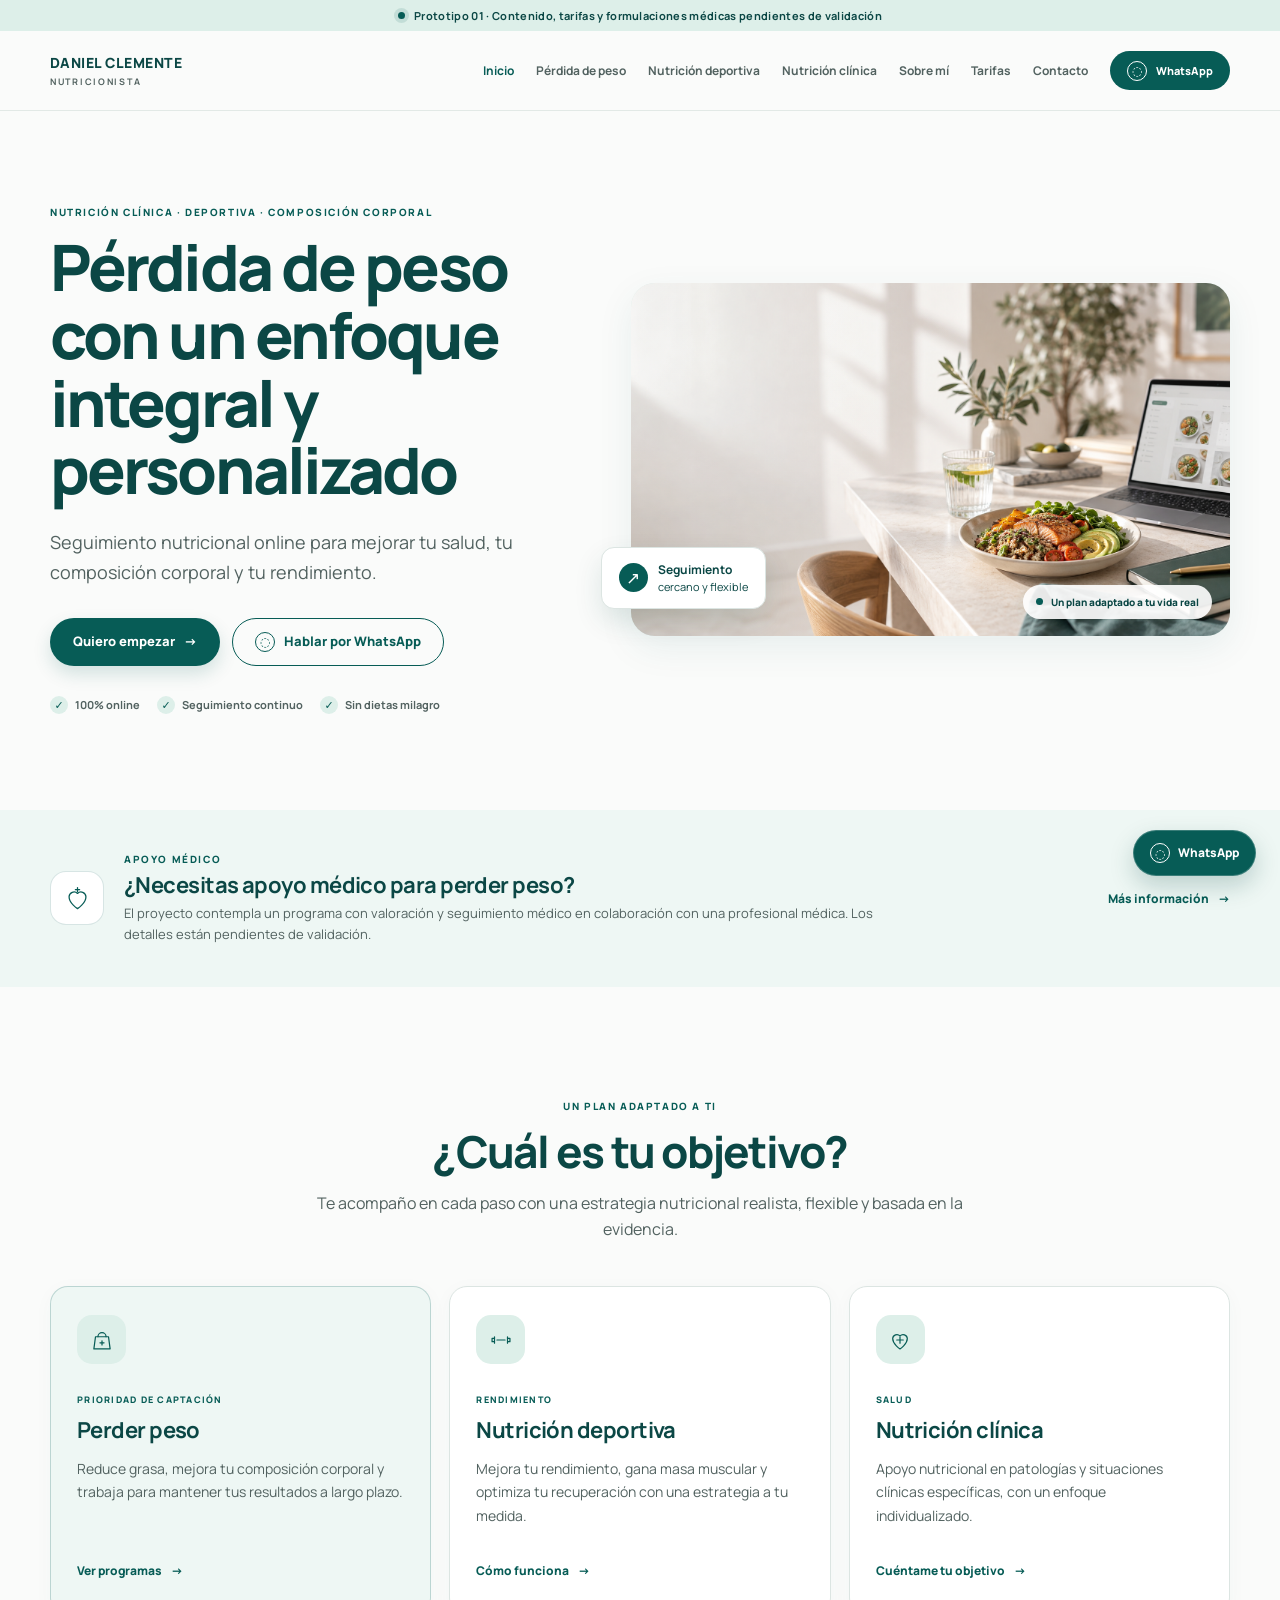
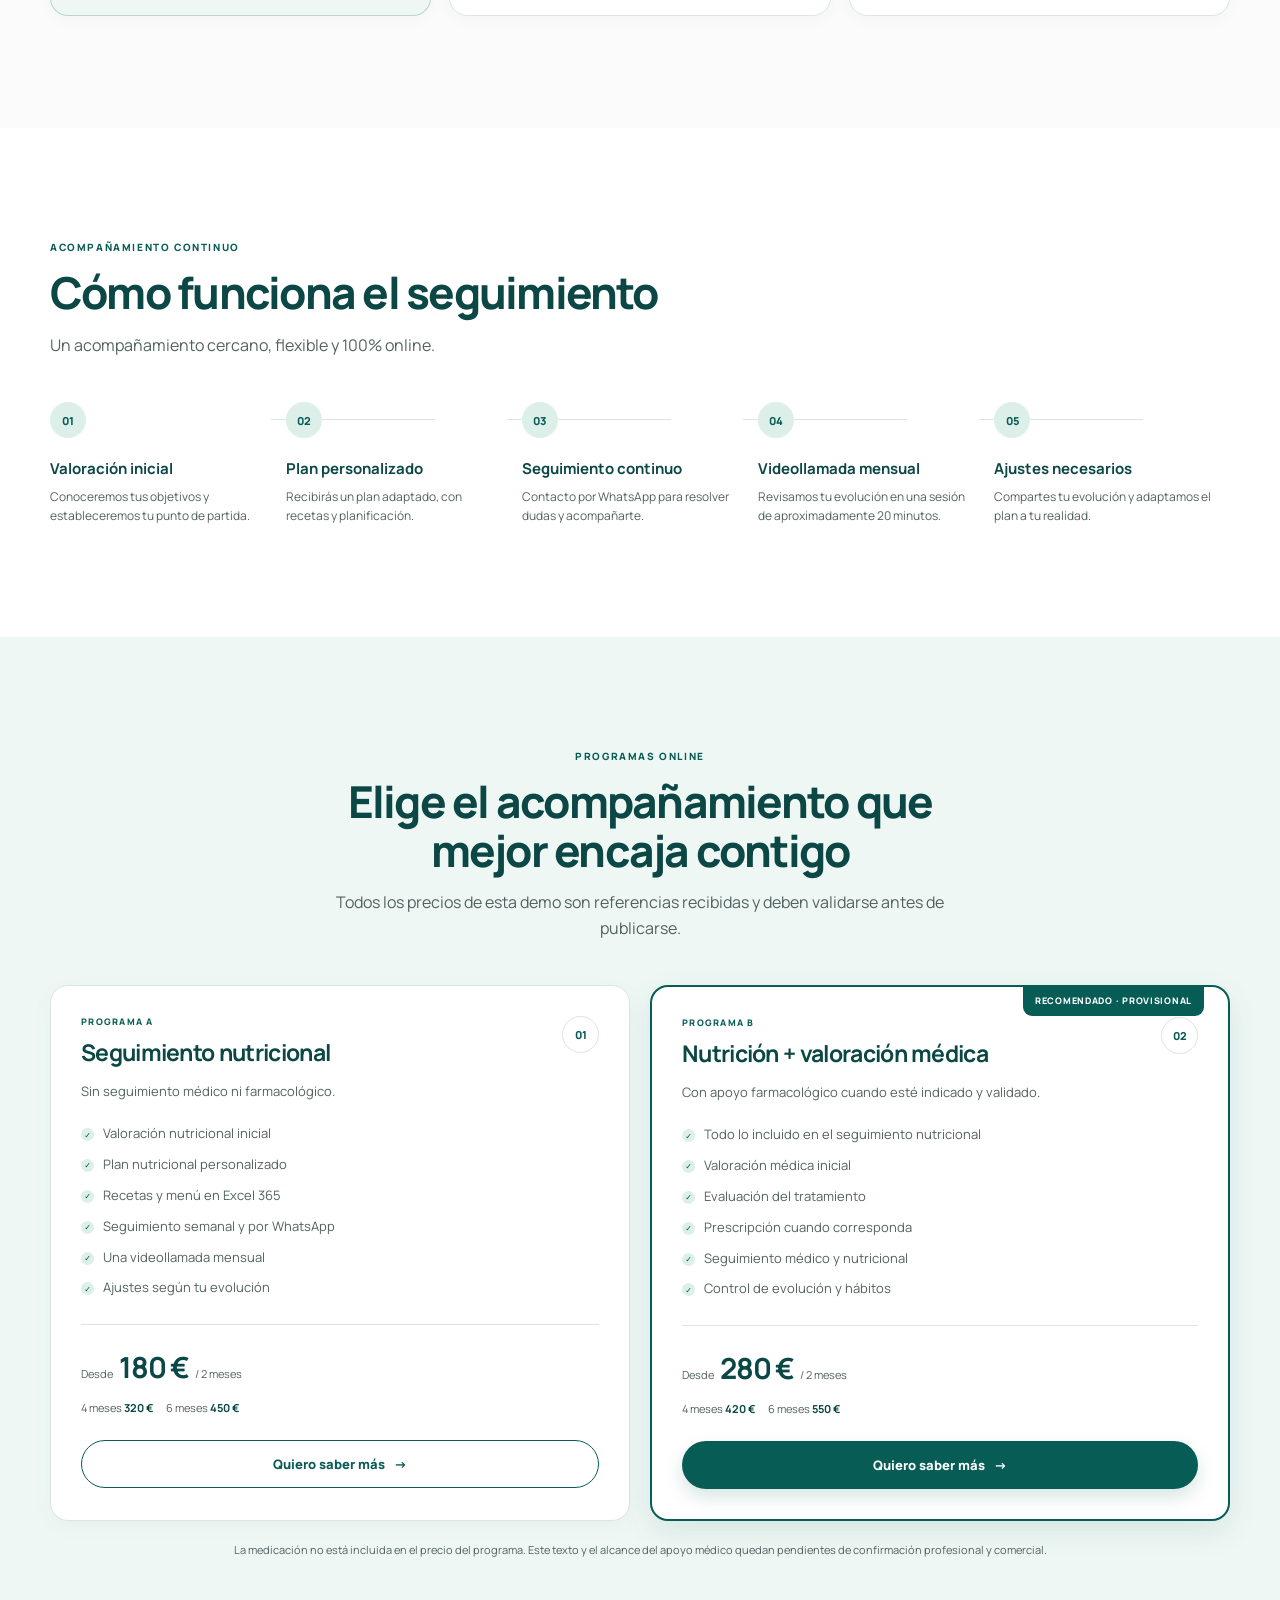
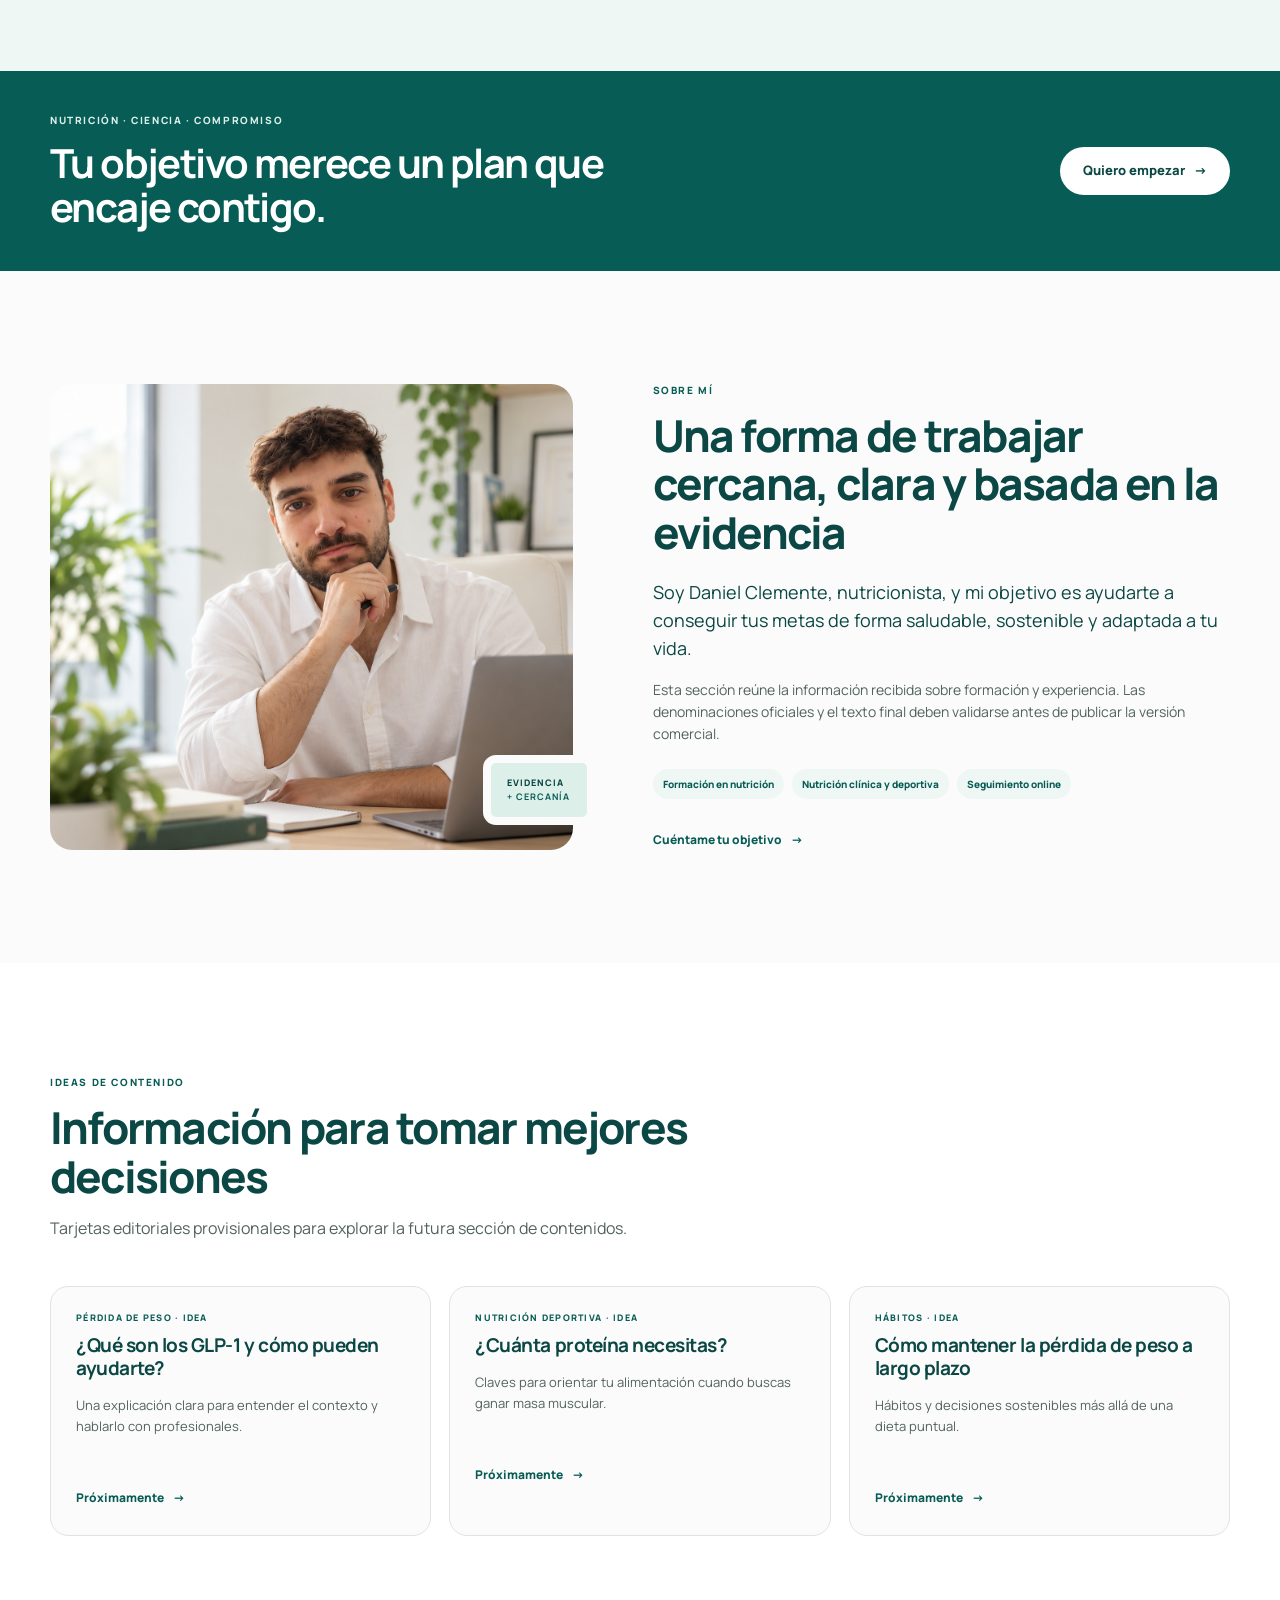
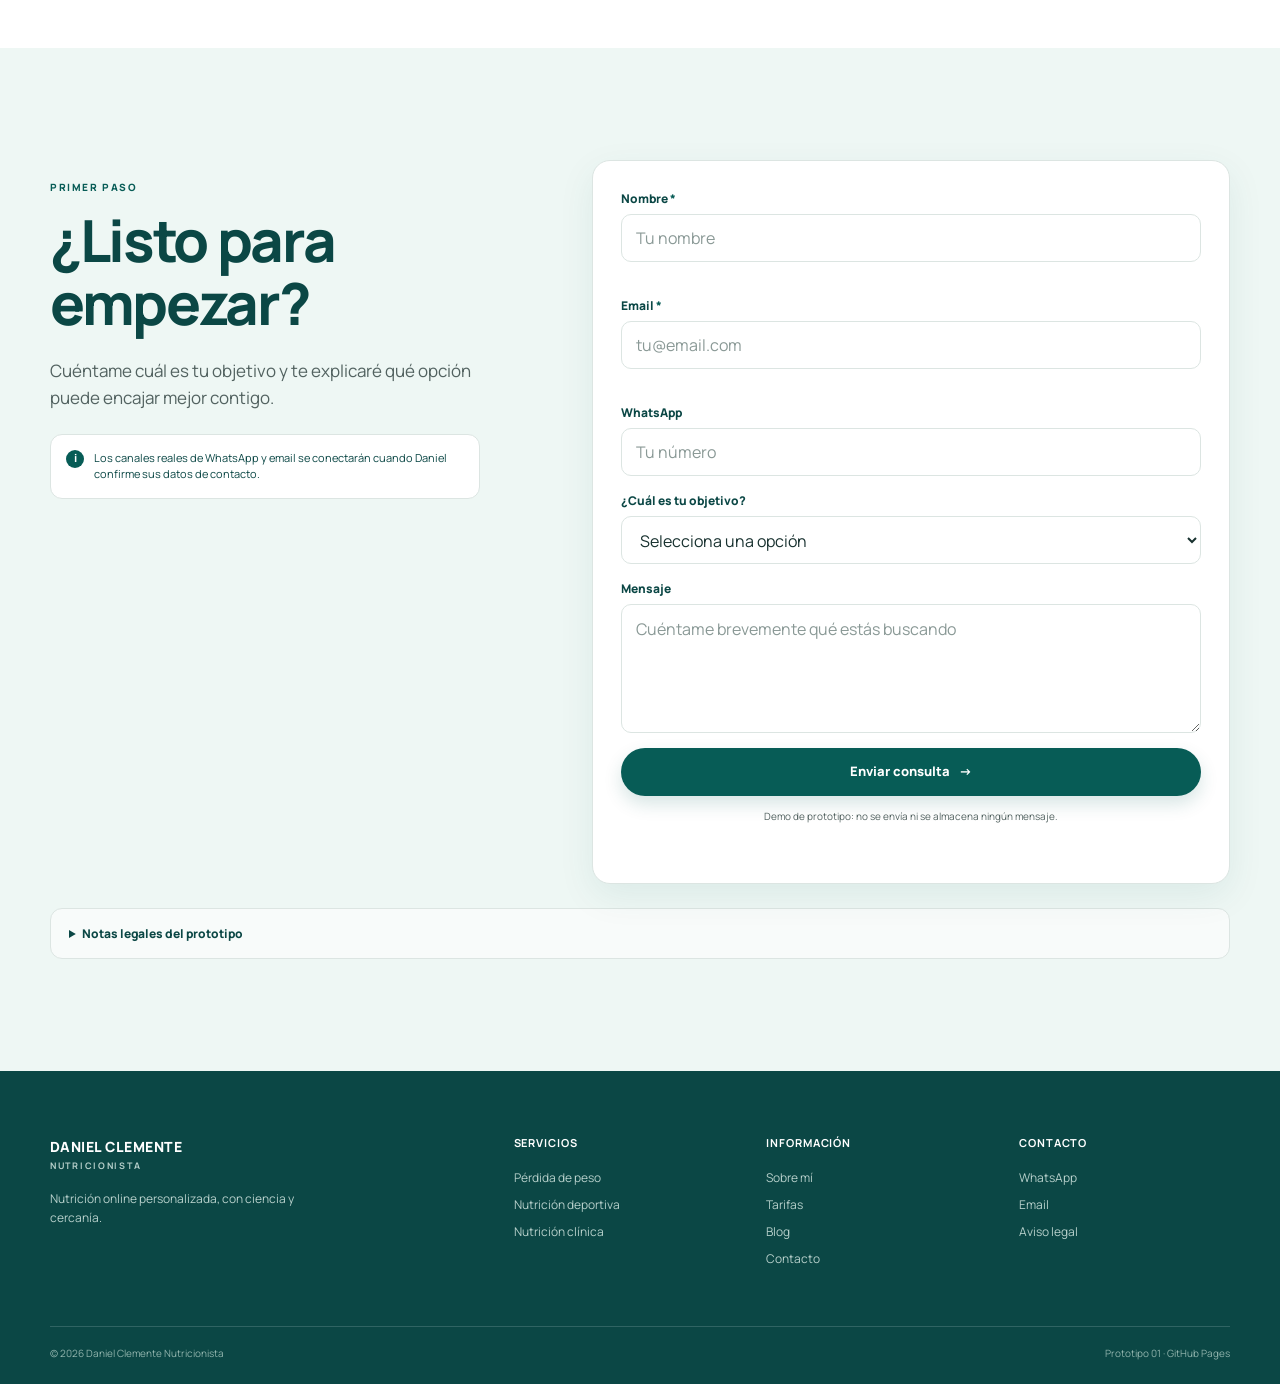
==== index.html @ 39aa7626 "Revert "feat: build final multipage nutrition website" This reverts commit e1d7b0bb9855ef8f6d668224c" ====
<!doctype html>
<html lang="es">
  <head>
    <meta charset="utf-8">
    <meta name="viewport" content="width=device-width, initial-scale=1">
    <meta name="theme-color" content="#075C56">
    <meta name="description" content="Seguimiento nutricional online para mejorar tu salud, tu composición corporal y tu rendimiento.">
    <meta name="author" content="Daniel Clemente Nutricionista">
    <link rel="icon" href="./favicon.svg" type="image/svg+xml">
    <link rel="preload" href="./assets/Manrope-Variable.ttf" as="font" type="font/ttf" crossorigin>
    <link rel="preload" href="./assets/hero-editorial.png" as="image">
    <title>Daniel Clemente | Nutricionista online</title>
    <meta property="og:type" content="website">
    <meta property="og:locale" content="es_ES">
    <meta property="og:title" content="Daniel Clemente | Nutricionista online">
    <meta property="og:description" content="Nutrición clínica, deportiva y composición corporal con un enfoque integral y personalizado.">
    <meta property="og:image" content="./assets/og-image.svg">
    <meta property="og:image:alt" content="Daniel Clemente Nutricionista — Nutrición online personalizada">
    <meta name="twitter:card" content="summary_large_image">
    <meta name="twitter:title" content="Daniel Clemente | Nutricionista online">
    <meta name="twitter:description" content="Seguimiento nutricional online para mejorar tu salud, tu composición corporal y tu rendimiento.">
    <meta name="twitter:image" content="./assets/og-image.svg">
    <link rel="stylesheet" href="./styles.css">
    <script>document.documentElement.classList.add('js');</script>
    <script src="./script.js" defer></script>
  </head>
  <body>
    <a class="skip-link" href="#contenido">Saltar al contenido</a>
    <div class="prototype-notice" role="status">
      <span class="notice-dot" aria-hidden="true"></span>
      Prototipo 01 · Contenido, tarifas y formulaciones médicas pendientes de validación
    </div>

    <header class="site-header" data-header>
      <div class="container header-inner">
        <a class="brand" href="#inicio" aria-label="Daniel Clemente, volver al inicio">
          <span class="brand-name">DANIEL CLEMENTE</span>
          <span class="brand-role">NUTRICIONISTA</span>
        </a>
        <button class="menu-toggle" type="button" aria-expanded="false" aria-controls="site-nav" aria-label="Abrir menú">
          <span></span><span></span><span></span>
        </button>
        <nav class="site-nav" id="site-nav" aria-label="Navegación principal">
          <a href="#inicio">Inicio</a>
          <a href="#perdida-peso">Pérdida de peso</a>
          <a href="#nutricion-deportiva">Nutrición deportiva</a>
          <a href="#nutricion-clinica">Nutrición clínica</a>
          <a href="#sobre-mi">Sobre mí</a>
          <a href="#tarifas">Tarifas</a>
          <a href="#contacto">Contacto</a>
          <a class="button button-small nav-cta" href="#contacto" data-contact-action>
            <span class="whatsapp-mark" aria-hidden="true">◌</span> WhatsApp
          </a>
        </nav>
      </div>
    </header>

    <main id="contenido">
      <section class="hero section" id="inicio" aria-labelledby="hero-title">
        <div class="container hero-grid">
          <div class="hero-copy" data-reveal>
            <p class="eyebrow">NUTRICIÓN CLÍNICA · DEPORTIVA · COMPOSICIÓN CORPORAL</p>
            <h1 id="hero-title">Pérdida de peso con un enfoque integral y personalizado</h1>
            <p class="hero-lead">Seguimiento nutricional online para mejorar tu salud, tu composición corporal y tu rendimiento.</p>
            <div class="hero-actions">
              <a class="button button-primary" href="#contacto">Quiero empezar <span aria-hidden="true">→</span></a>
              <a class="button button-secondary" href="#contacto" data-contact-action><span class="button-icon" aria-hidden="true">◌</span> Hablar por WhatsApp</a>
            </div>
            <div class="hero-proof" aria-label="Características del servicio">
              <span><span class="check-icon" aria-hidden="true">✓</span> 100% online</span>
              <span><span class="check-icon" aria-hidden="true">✓</span> Seguimiento continuo</span>
              <span><span class="check-icon" aria-hidden="true">✓</span> Sin dietas milagro</span>
            </div>
          </div>
          <div class="hero-media" data-reveal data-reveal-delay="120">
            <div class="hero-image-wrap">
              <img src="./assets/hero-editorial.png" alt="Mesa luminosa con alimentos, planificación nutricional y un portátil" width="1672" height="941">
              <div class="image-caption"><span class="caption-pulse"></span> Un plan adaptado a tu vida real</div>
            </div>
            <div class="hero-float-card">
              <span class="float-icon" aria-hidden="true">↗</span>
              <span><strong>Seguimiento</strong><br>cercano y flexible</span>
            </div>
          </div>
        </div>
      </section>

      <section class="medical-strip section-small" aria-labelledby="medical-title" data-reveal>
        <div class="container medical-inner">
          <div class="medical-icon" aria-hidden="true">
            <svg viewBox="0 0 32 32" role="img"><path d="M16 28s-10-6.2-10-14.1A5.9 5.9 0 0 1 16 10a5.9 5.9 0 0 1 10 3.9C26 21.8 16 28 16 28Z"/><path d="M16 8V3M13.5 5.5h5"/></svg>
          </div>
          <div class="medical-copy">
            <p class="eyebrow">APOYO MÉDICO</p>
            <h2 id="medical-title">¿Necesitas apoyo médico para perder peso?</h2>
            <p>El proyecto contempla un programa con valoración y seguimiento médico en colaboración con una profesional médica. Los detalles están pendientes de validación.</p>
          </div>
          <a class="text-link" href="#tarifas">Más información <span aria-hidden="true">→</span></a>
        </div>
      </section>

      <section class="section section-objectives" id="objetivos" aria-labelledby="objectives-title">
        <div class="container">
          <div class="section-heading centered" data-reveal>
            <p class="eyebrow">UN PLAN ADAPTADO A TI</p>
            <h2 id="objectives-title">¿Cuál es tu objetivo?</h2>
            <p>Te acompaño en cada paso con una estrategia nutricional realista, flexible y basada en la evidencia.</p>
          </div>
          <div class="objective-grid">
            <article class="service-card featured" id="perdida-peso" data-reveal>
              <div class="service-icon" aria-hidden="true"><svg viewBox="0 0 32 32"><path d="M8 12h16l2 15H6l2-15Z"/><path d="M11 12a5 5 0 0 1 10 0M16 17v5M13.5 19.5h5"/></svg></div>
              <span class="card-kicker">PRIORIDAD DE CAPTACIÓN</span>
              <h3>Perder peso</h3>
              <p>Reduce grasa, mejora tu composición corporal y trabaja para mantener tus resultados a largo plazo.</p>
              <a href="#tarifas" class="card-link">Ver programas <span aria-hidden="true">→</span></a>
            </article>
            <article class="service-card" id="nutricion-deportiva" data-reveal data-reveal-delay="100">
              <div class="service-icon" aria-hidden="true"><svg viewBox="0 0 32 32"><path d="M8 12v8M24 12v8M5 14h3v4H5zM24 14h3v4h-3zM11 16h10"/></svg></div>
              <span class="card-kicker">RENDIMIENTO</span>
              <h3>Nutrición deportiva</h3>
              <p>Mejora tu rendimiento, gana masa muscular y optimiza tu recuperación con una estrategia a tu medida.</p>
              <a href="#seguimiento" class="card-link">Cómo funciona <span aria-hidden="true">→</span></a>
            </article>
            <article class="service-card" id="nutricion-clinica" data-reveal data-reveal-delay="200">
              <div class="service-icon" aria-hidden="true"><svg viewBox="0 0 32 32"><path d="M16 27s-9-5.7-9-12.8A5.2 5.2 0 0 1 16 11a5.2 5.2 0 0 1 9 3.2C25 21.3 16 27 16 27Z"/><path d="M16 12v8M12 16h8"/></svg></div>
              <span class="card-kicker">SALUD</span>
              <h3>Nutrición clínica</h3>
              <p>Apoyo nutricional en patologías y situaciones clínicas específicas, con un enfoque individualizado.</p>
              <a href="#contacto" class="card-link">Cuéntame tu objetivo <span aria-hidden="true">→</span></a>
            </article>
          </div>
        </div>
      </section>

      <section class="section section-process" id="seguimiento" aria-labelledby="process-title">
        <div class="container">
          <div class="section-heading" data-reveal>
            <p class="eyebrow">ACOMPAÑAMIENTO CONTINUO</p>
            <h2 id="process-title">Cómo funciona el seguimiento</h2>
            <p>Un acompañamiento cercano, flexible y 100% online.</p>
          </div>
          <ol class="process-list">
            <li data-reveal><span class="step-number">01</span><div><h3>Valoración inicial</h3><p>Conoceremos tus objetivos y estableceremos tu punto de partida.</p></div></li>
            <li data-reveal data-reveal-delay="80"><span class="step-number">02</span><div><h3>Plan personalizado</h3><p>Recibirás un plan adaptado, con recetas y planificación.</p></div></li>
            <li data-reveal data-reveal-delay="160"><span class="step-number">03</span><div><h3>Seguimiento continuo</h3><p>Contacto por WhatsApp para resolver dudas y acompañarte.</p></div></li>
            <li data-reveal data-reveal-delay="240"><span class="step-number">04</span><div><h3>Videollamada mensual</h3><p>Revisamos tu evolución en una sesión de aproximadamente 20 minutos.</p></div></li>
            <li data-reveal data-reveal-delay="320"><span class="step-number">05</span><div><h3>Ajustes necesarios</h3><p>Compartes tu evolución y adaptamos el plan a tu realidad.</p></div></li>
          </ol>
        </div>
      </section>

      <section class="section section-pricing" id="tarifas" aria-labelledby="pricing-title">
        <div class="container">
          <div class="section-heading centered" data-reveal>
            <p class="eyebrow">PROGRAMAS ONLINE</p>
            <h2 id="pricing-title">Elige el acompañamiento que mejor encaja contigo</h2>
            <p>Todos los precios de esta demo son referencias recibidas y deben validarse antes de publicarse.</p>
          </div>
          <div class="pricing-grid">
            <article class="pricing-card" data-reveal>
              <div class="pricing-card-top"><div><span class="card-kicker">PROGRAMA A</span><h3>Seguimiento nutricional</h3></div><span class="price-icon" aria-hidden="true">01</span></div>
              <p class="pricing-intro">Sin seguimiento médico ni farmacológico.</p>
              <ul class="feature-list"><li>Valoración nutricional inicial</li><li>Plan nutricional personalizado</li><li>Recetas y menú en Excel 365</li><li>Seguimiento semanal y por WhatsApp</li><li>Una videollamada mensual</li><li>Ajustes según tu evolución</li></ul>
              <div class="price-row"><span>Desde</span><strong>180 €</strong><small>/ 2 meses</small></div>
              <div class="price-options"><span>4 meses <b>320 €</b></span><span>6 meses <b>450 €</b></span></div>
              <a class="button button-secondary full-width" href="#contacto">Quiero saber más <span aria-hidden="true">→</span></a>
            </article>
            <article class="pricing-card pricing-card-recommended" data-reveal data-reveal-delay="120">
              <span class="recommended-badge">RECOMENDADO · PROVISIONAL</span>
              <div class="pricing-card-top"><div><span class="card-kicker">PROGRAMA B</span><h3>Nutrición + valoración médica</h3></div><span class="price-icon" aria-hidden="true">02</span></div>
              <p class="pricing-intro">Con apoyo farmacológico cuando esté indicado y validado.</p>
              <ul class="feature-list"><li>Todo lo incluido en el seguimiento nutricional</li><li>Valoración médica inicial</li><li>Evaluación del tratamiento</li><li>Prescripción cuando corresponda</li><li>Seguimiento médico y nutricional</li><li>Control de evolución y hábitos</li></ul>
              <div class="price-row"><span>Desde</span><strong>280 €</strong><small>/ 2 meses</small></div>
              <div class="price-options"><span>4 meses <b>420 €</b></span><span>6 meses <b>550 €</b></span></div>
              <a class="button button-primary full-width" href="#contacto">Quiero saber más <span aria-hidden="true">→</span></a>
            </article>
          </div>
          <p class="pricing-footnote">La medicación no está incluida en el precio del programa. Este texto y el alcance del apoyo médico quedan pendientes de confirmación profesional y comercial.</p>
        </div>
      </section>

      <section class="cta-banner section-small" aria-label="Llamada a la acción" data-reveal>
        <div class="container cta-banner-inner">
          <div><p class="eyebrow">NUTRICIÓN · CIENCIA · COMPROMISO</p><h2>Tu objetivo merece un plan que encaje contigo.</h2></div>
          <a class="button button-light" href="#contacto">Quiero empezar <span aria-hidden="true">→</span></a>
        </div>
      </section>

      <section class="section about-section" id="sobre-mi" aria-labelledby="about-title">
        <div class="container about-grid">
          <div class="about-media" data-reveal>
            <img src="./assets/daniel-about.png" alt="Daniel Clemente sentado frente a un portátil en un entorno luminoso" width="1371" height="1148" loading="lazy">
            <span class="about-stamp">EVIDENCIA<br><strong>+ CERCANÍA</strong></span>
          </div>
          <div class="about-copy" data-reveal data-reveal-delay="120">
            <p class="eyebrow">SOBRE MÍ</p>
            <h2 id="about-title">Una forma de trabajar cercana, clara y basada en la evidencia</h2>
            <p class="lead">Soy Daniel Clemente, nutricionista, y mi objetivo es ayudarte a conseguir tus metas de forma saludable, sostenible y adaptada a tu vida.</p>
            <p>Esta sección reúne la información recibida sobre formación y experiencia. Las denominaciones oficiales y el texto final deben validarse antes de publicar la versión comercial.</p>
            <div class="credentials"><span>Formación en nutrición</span><span>Nutrición clínica y deportiva</span><span>Seguimiento online</span></div>
            <a class="text-link" href="#contacto">Cuéntame tu objetivo <span aria-hidden="true">→</span></a>
          </div>
        </div>
      </section>

      <section class="section blog-section" id="blog" aria-labelledby="blog-title">
        <div class="container">
          <div class="section-heading" data-reveal><p class="eyebrow">IDEAS DE CONTENIDO</p><h2 id="blog-title">Información para tomar mejores decisiones</h2><p>Tarjetas editoriales provisionales para explorar la futura sección de contenidos.</p></div>
          <div class="blog-grid">
            <article class="blog-card" data-reveal><span class="blog-category">PÉRDIDA DE PESO · IDEA</span><h3>¿Qué son los GLP-1 y cómo pueden ayudarte?</h3><p>Una explicación clara para entender el contexto y hablarlo con profesionales.</p><a href="#contacto" class="card-link">Próximamente <span aria-hidden="true">→</span></a></article>
            <article class="blog-card" data-reveal data-reveal-delay="100"><span class="blog-category">NUTRICIÓN DEPORTIVA · IDEA</span><h3>¿Cuánta proteína necesitas?</h3><p>Claves para orientar tu alimentación cuando buscas ganar masa muscular.</p><a href="#contacto" class="card-link">Próximamente <span aria-hidden="true">→</span></a></article>
            <article class="blog-card" data-reveal data-reveal-delay="200"><span class="blog-category">HÁBITOS · IDEA</span><h3>Cómo mantener la pérdida de peso a largo plazo</h3><p>Hábitos y decisiones sostenibles más allá de una dieta puntual.</p><a href="#contacto" class="card-link">Próximamente <span aria-hidden="true">→</span></a></article>
          </div>
        </div>
      </section>

      <section class="section contact-section" id="contacto" aria-labelledby="contact-title">
        <div class="container contact-grid">
          <div class="contact-copy" data-reveal><p class="eyebrow">PRIMER PASO</p><h2 id="contact-title">¿Listo para empezar?</h2><p>Cuéntame cuál es tu objetivo y te explicaré qué opción puede encajar mejor contigo.</p><div class="contact-note"><span class="note-icon" aria-hidden="true">i</span><span>Los canales reales de WhatsApp y email se conectarán cuando Daniel confirme sus datos de contacto.</span></div></div>
          <form class="contact-form" data-contact-form novalidate data-reveal data-reveal-delay="120">
            <div class="form-row"><label for="name">Nombre <span aria-hidden="true">*</span></label><input id="name" name="name" type="text" autocomplete="name" required placeholder="Tu nombre"><small class="field-error" data-error-for="name"></small></div>
            <div class="form-row"><label for="email">Email <span aria-hidden="true">*</span></label><input id="email" name="email" type="email" autocomplete="email" required placeholder="tu@email.com"><small class="field-error" data-error-for="email"></small></div>
            <div class="form-row"><label for="whatsapp">WhatsApp</label><input id="whatsapp" name="whatsapp" type="tel" autocomplete="tel" placeholder="Tu número"></div>
            <div class="form-row"><label for="objective">¿Cuál es tu objetivo?</label><select id="objective" name="objective"><option value="">Selecciona una opción</option><option>Pérdida de peso</option><option>Composición corporal</option><option>Nutrición deportiva</option><option>Nutrición clínica</option><option>Otro objetivo</option></select></div>
            <div class="form-row"><label for="message">Mensaje</label><textarea id="message" name="message" rows="4" placeholder="Cuéntame brevemente qué estás buscando"></textarea></div>
            <button class="button button-primary full-width" type="submit">Enviar consulta <span aria-hidden="true">→</span></button>
            <p class="form-privacy">Demo de prototipo: no se envía ni se almacena ningún mensaje.</p>
            <p class="form-status" data-form-status role="status" aria-live="polite"></p>
          </form>
        </div>
        <div class="container legal-notes" id="legal-notes"><details><summary>Notas legales del prototipo</summary><p>El aviso legal, la política de privacidad y la política de cookies se incorporarán antes de la publicación comercial. Este formulario no solicita información sanitaria.</p></details></div>
      </section>
    </main>

    <footer class="site-footer">
      <div class="container footer-grid">
        <div><a class="brand brand-light" href="#inicio"><span class="brand-name">DANIEL CLEMENTE</span><span class="brand-role">NUTRICIONISTA</span></a><p class="footer-note">Nutrición online personalizada, con ciencia y cercanía.</p></div>
        <div><h2>Servicios</h2><a href="#perdida-peso">Pérdida de peso</a><a href="#nutricion-deportiva">Nutrición deportiva</a><a href="#nutricion-clinica">Nutrición clínica</a></div>
        <div><h2>Información</h2><a href="#sobre-mi">Sobre mí</a><a href="#tarifas">Tarifas</a><a href="#blog">Blog</a><a href="#contacto">Contacto</a></div>
        <div><h2>Contacto</h2><a href="#contacto">WhatsApp</a><a href="#contacto">Email</a><a href="#legal-notes">Aviso legal</a></div>
      </div>
      <div class="container footer-bottom"><span>© <span data-current-year></span> Daniel Clemente Nutricionista</span><span>Prototipo 01 · GitHub Pages</span></div>
    </footer>
    <a class="mobile-contact-bar" href="#contacto" data-contact-action><span class="whatsapp-mark" aria-hidden="true">◌</span> Hablar por WhatsApp <span aria-hidden="true">→</span></a>
    <a class="whatsapp-float" href="#contacto" data-contact-action aria-label="Hablar por WhatsApp"><span class="whatsapp-mark" aria-hidden="true">◌</span><span>WhatsApp</span></a>
    <noscript><div class="no-script">La navegación funciona sin JavaScript. El formulario y las animaciones necesitan JavaScript para mostrar sus estados de demo.</div></noscript>
  </body>
</html>
---- styles.css ----
@font-face{font-family:Manrope;src:url('./assets/Manrope-Variable.ttf') format('truetype');font-style:normal;font-weight:200 800;font-display:swap}
:root{--deep:#075C56;--dark:#0B4745;--soft:#DDEFE9;--pale:#EEF7F4;--warm:#FAFBFA;--white:#fff;--text:#18312F;--muted:#526260;--border:#DCE5E2;--medical:#8AAFA8;--warning:#9A661C;--radius:18px;--shadow:0 12px 36px rgba(7,92,86,.08);--max:1180px}
*{box-sizing:border-box}html{scroll-behavior:smooth;background:var(--warm)}body{margin:0;color:var(--text);background:var(--warm);font-family:Manrope,system-ui,sans-serif;font-size:16px;line-height:1.6;-webkit-font-smoothing:antialiased}img{display:block;max-width:100%;height:auto}a{color:inherit;text-decoration:none}button,input,select,textarea{font:inherit}button{cursor:pointer}.container{width:min(calc(100% - 48px),var(--max));margin:0 auto}.section{padding:112px 0}.section-small{padding:42px 0}.skip-link{position:fixed;z-index:100;top:12px;left:12px;padding:10px 14px;background:var(--dark);color:var(--white);border-radius:8px;transform:translateY(-180%);transition:transform .2s ease}.skip-link:focus{transform:translateY(0)}.prototype-notice{display:flex;align-items:center;justify-content:center;gap:9px;min-height:31px;padding:5px 16px;color:var(--dark);background:var(--soft);font-size:11px;font-weight:700;letter-spacing:.03em;text-align:center}.notice-dot{width:7px;height:7px;flex:none;border-radius:50%;background:var(--deep);box-shadow:0 0 0 4px rgba(7,92,86,.12)}
.site-header{position:sticky;top:0;z-index:20;background:rgba(250,251,250,.92);border-bottom:1px solid rgba(220,229,226,.8);backdrop-filter:blur(18px)}.header-inner{display:flex;align-items:center;justify-content:space-between;min-height:79px}.brand{display:inline-flex;flex-direction:column;gap:0;line-height:1}.brand-name{font-size:14px;font-weight:800;letter-spacing:.035em;color:var(--dark)}.brand-role{margin-top:7px;color:var(--muted);font-size:9px;font-weight:700;letter-spacing:.19em}.site-nav{display:flex;align-items:center;gap:22px}.site-nav>a:not(.button){color:var(--muted);font-size:12px;font-weight:700;transition:color .2s ease}.site-nav>a:not(.button):hover,.site-nav>a:not(.button).active{color:var(--deep)}.button{display:inline-flex;align-items:center;justify-content:center;gap:9px;min-height:48px;padding:0 22px;border:1px solid transparent;border-radius:999px;font-size:13px;font-weight:800;line-height:1;transition:transform .22s ease,box-shadow .22s ease,background-color .22s ease,border-color .22s ease}.button:hover{transform:translateY(-2px)}.button:focus-visible,.site-nav a:focus-visible,.text-link:focus-visible,.card-link:focus-visible,.menu-toggle:focus-visible{outline:3px solid rgba(7,92,86,.28);outline-offset:4px}.button-primary{color:var(--white);background:var(--deep);box-shadow:0 8px 18px rgba(7,92,86,.16)}.button-primary:hover{background:var(--dark);box-shadow:0 12px 24px rgba(7,92,86,.22)}.button-secondary{color:var(--deep);background:transparent;border-color:var(--deep)}.button-secondary:hover{background:var(--pale)}.button-small{min-height:39px;padding:0 16px;font-size:11px}.nav-cta{color:var(--white)!important;background:var(--deep)}.button-light{color:var(--dark);background:var(--white)}.button-light:hover{background:var(--soft)}.button-icon,.whatsapp-mark{display:inline-grid;place-items:center;width:20px;height:20px;border:1.5px solid currentColor;border-radius:50%;font-size:12px}.menu-toggle{display:none;border:0;background:transparent;padding:10px}.menu-toggle span{display:block;width:23px;height:2px;margin:5px 0;border-radius:3px;background:var(--dark);transition:transform .2s ease,opacity .2s ease}.menu-open .menu-toggle span:nth-child(1){transform:translateY(7px) rotate(45deg)}.menu-open .menu-toggle span:nth-child(2){opacity:0}.menu-open .menu-toggle span:nth-child(3){transform:translateY(-7px) rotate(-45deg)}
.hero{padding-top:94px;padding-bottom:96px;overflow:hidden}.hero-grid{display:grid;grid-template-columns:minmax(0,.92fr) minmax(0,1.08fr);align-items:center;gap:70px}.eyebrow{margin:0 0 14px;color:var(--deep);font-size:10px;font-weight:800;letter-spacing:.16em;line-height:1.4}.hero h1{max-width:600px;margin:0;color:var(--dark);font-size:clamp(38px,5vw,64px);font-weight:780;letter-spacing:-.045em;line-height:1.06}.hero-lead{max-width:520px;margin:24px 0 30px;color:var(--muted);font-size:18px;line-height:1.65}.hero-actions{display:flex;flex-wrap:wrap;gap:12px}.hero-proof{display:flex;flex-wrap:wrap;gap:17px;margin-top:30px;color:var(--muted);font-size:11px;font-weight:700}.check-icon{display:inline-grid;place-items:center;width:18px;height:18px;margin-right:5px;color:var(--deep);border-radius:50%;background:var(--soft);font-size:11px}.hero-media{position:relative}.hero-image-wrap{position:relative;overflow:hidden;border-radius:24px;background:var(--soft);box-shadow:var(--shadow)}.hero-image-wrap img{width:100%;aspect-ratio:1.7;object-fit:cover}.hero-image-wrap:after{position:absolute;inset:0;content:"";pointer-events:none;background:linear-gradient(90deg,rgba(255,255,255,.12),transparent 60%)}.image-caption{position:absolute;right:18px;bottom:17px;display:flex;align-items:center;gap:8px;padding:9px 13px;color:var(--dark);background:rgba(255,255,255,.9);border-radius:999px;font-size:10px;font-weight:800;box-shadow:0 6px 20px rgba(11,71,69,.12)}.caption-pulse{width:7px;height:7px;border-radius:50%;background:var(--deep)}.hero-float-card{position:absolute;left:-30px;bottom:27px;display:flex;align-items:center;gap:10px;padding:13px 17px;color:var(--dark);background:var(--white);border:1px solid var(--border);border-radius:13px;box-shadow:0 12px 28px rgba(11,71,69,.12);font-size:11px;line-height:1.45}.float-icon{display:grid;place-items:center;width:29px;height:29px;color:var(--white);background:var(--deep);border-radius:50%;font-size:17px}.hero-float-card strong{font-size:12px}
.medical-strip{background:var(--pale)}.medical-inner{display:grid;grid-template-columns:54px 1fr auto;align-items:center;gap:20px}.medical-icon{display:grid;place-items:center;width:54px;height:54px;color:var(--deep);border:1px solid rgba(7,92,86,.16);border-radius:16px;background:var(--white)}.medical-icon svg{width:27px;height:27px;fill:none;stroke:currentColor;stroke-linecap:round;stroke-linejoin:round;stroke-width:1.5}.medical-copy .eyebrow{margin-bottom:6px}.medical-copy h2{margin:0 0 4px;color:var(--dark);font-size:22px;line-height:1.25;letter-spacing:-.025em}.medical-copy p:last-child{max-width:760px;margin:0;color:var(--muted);font-size:13px}.text-link,.card-link{display:inline-flex;align-items:center;gap:9px;color:var(--deep);font-size:12px;font-weight:800;transition:gap .2s ease}.text-link:hover,.card-link:hover{gap:13px}
.section-heading{max-width:650px;margin-bottom:44px}.section-heading.centered{margin-right:auto;margin-left:auto;text-align:center}.section-heading h2,.about-copy h2,.contact-copy h2{margin:0;color:var(--dark);font-size:clamp(29px,4vw,44px);font-weight:760;letter-spacing:-.04em;line-height:1.1}.section-heading p:last-child{margin:16px 0 0;color:var(--muted);font-size:16px}.objective-grid{display:grid;grid-template-columns:repeat(3,1fr);gap:18px}.service-card{min-height:330px;padding:28px 26px;border:1px solid var(--border);border-radius:var(--radius);background:var(--white);box-shadow:0 4px 20px rgba(7,92,86,.03);transition:transform .25s ease,box-shadow .25s ease,border-color .25s ease}.service-card:hover{transform:translateY(-5px);border-color:rgba(7,92,86,.3);box-shadow:var(--shadow)}.service-card.featured{border-color:rgba(7,92,86,.22);background:var(--pale)}.service-icon{display:grid;place-items:center;width:49px;height:49px;margin-bottom:30px;color:var(--deep);border-radius:15px;background:var(--soft)}.service-icon svg{width:26px;height:26px;fill:none;stroke:currentColor;stroke-linecap:round;stroke-linejoin:round;stroke-width:1.5}.card-kicker,.blog-category{display:block;margin-bottom:10px;color:var(--deep);font-size:9px;font-weight:800;letter-spacing:.14em;line-height:1.4}.service-card h3,.blog-card h3{margin:0;color:var(--dark);font-size:22px;line-height:1.2;letter-spacing:-.025em}.service-card p{min-height:78px;margin:14px 0 22px;color:var(--muted);font-size:14px;line-height:1.65}.section-process{background:var(--white)}.process-list{display:grid;grid-template-columns:repeat(5,1fr);gap:0;margin:0;padding:0;list-style:none}.process-list li{position:relative;padding:0 18px 0 0}.process-list li:not(:last-child):after{position:absolute;top:17px;right:15px;width:calc(100% - 72px);height:1px;content:"";background:var(--border);transform:translateX(100%)}.step-number{display:grid;place-items:center;width:36px;height:36px;margin-bottom:22px;color:var(--deep);border-radius:50%;background:var(--soft);font-size:11px;font-weight:800}.process-list h3{margin:0 0 8px;color:var(--dark);font-size:15px;line-height:1.25}.process-list p{margin:0;color:var(--muted);font-size:12px;line-height:1.6}
.section-pricing{background:var(--pale)}.pricing-grid{display:grid;grid-template-columns:repeat(2,1fr);gap:20px}.pricing-card{position:relative;padding:30px;border:1px solid var(--border);border-radius:var(--radius);background:var(--white);box-shadow:0 5px 22px rgba(7,92,86,.04)}.pricing-card-recommended{border:2px solid var(--deep);box-shadow:0 10px 30px rgba(7,92,86,.1)}.recommended-badge{position:absolute;top:0;right:24px;padding:7px 12px;color:var(--white);background:var(--deep);border-radius:0 0 9px 9px;font-size:9px;font-weight:800;letter-spacing:.08em}.pricing-card-top{display:flex;align-items:flex-start;justify-content:space-between;gap:18px;margin-bottom:14px}.pricing-card h3{margin:0;color:var(--dark);font-size:23px;line-height:1.2;letter-spacing:-.03em}.price-icon{display:grid;place-items:center;width:37px;height:37px;flex:none;color:var(--deep);border:1px solid var(--border);border-radius:50%;font-size:11px;font-weight:800}.pricing-intro{margin:0 0 22px;color:var(--muted);font-size:13px}.feature-list{display:grid;gap:10px;margin:0 0 26px;padding:0;list-style:none}.feature-list li{position:relative;padding-left:22px;color:var(--muted);font-size:13px}.feature-list li:before{position:absolute;top:5px;left:0;width:13px;height:13px;content:"✓";display:grid;place-items:center;color:var(--deep);background:var(--soft);border-radius:50%;font-size:8px;font-weight:800}.price-row{display:flex;align-items:baseline;gap:6px;padding-top:19px;border-top:1px solid var(--border)}.price-row span,.price-row small{color:var(--muted);font-size:11px}.price-row strong{color:var(--dark);font-size:29px;letter-spacing:-.04em}.price-options{display:flex;gap:12px;margin:8px 0 24px;color:var(--muted);font-size:11px}.price-options b{color:var(--dark)}.full-width{width:100%}.pricing-footnote{margin:20px 0 0;color:var(--muted);font-size:11px;text-align:center}.cta-banner{color:var(--white);background:var(--deep)}.cta-banner-inner{display:flex;align-items:center;justify-content:space-between;gap:30px}.cta-banner .eyebrow{color:var(--soft)}.cta-banner h2{max-width:650px;margin:0;color:var(--white);font-size:clamp(26px,3.5vw,40px);line-height:1.1;letter-spacing:-.04em}
.about-grid{display:grid;grid-template-columns:minmax(0,.95fr) minmax(0,1.05fr);align-items:center;gap:80px}.about-media{position:relative}.about-media img{width:100%;aspect-ratio:1.12;object-fit:cover;border-radius:22px}.about-stamp{position:absolute;right:-22px;bottom:25px;padding:13px 16px;color:var(--dark);background:var(--soft);border:8px solid var(--warm);border-radius:13px;font-size:9px;font-weight:800;letter-spacing:.12em;line-height:1.55}.about-stamp strong{color:var(--deep)}.about-copy .lead{margin:23px 0 16px;color:var(--dark);font-size:18px;line-height:1.55}.about-copy>p:not(.eyebrow):not(.lead){margin:0 0 23px;color:var(--muted);font-size:14px}.credentials{display:flex;flex-wrap:wrap;gap:8px;margin-bottom:27px}.credentials span{padding:7px 10px;color:var(--deep);border-radius:999px;background:var(--pale);font-size:10px;font-weight:800}.blog-section{background:var(--white)}.blog-grid{display:grid;grid-template-columns:repeat(3,1fr);gap:18px}.blog-card{min-height:246px;padding:25px;border:1px solid var(--border);border-radius:var(--radius);background:var(--warm);transition:transform .25s ease,box-shadow .25s ease}.blog-card:hover{transform:translateY(-4px);box-shadow:var(--shadow)}.blog-card h3{font-size:19px}.blog-card p{min-height:68px;margin:15px 0 21px;color:var(--muted);font-size:13px}.contact-section{background:var(--pale)}.contact-grid{display:grid;grid-template-columns:.84fr 1.16fr;gap:80px;align-items:start}.contact-copy{padding-top:20px}.contact-copy h2{font-size:clamp(36px,5vw,58px)}.contact-copy>p:not(.eyebrow){max-width:430px;margin:22px 0;color:var(--muted);font-size:17px}.contact-note{display:flex;align-items:flex-start;gap:10px;max-width:430px;padding:15px;color:var(--dark);background:var(--white);border:1px solid var(--border);border-radius:12px;font-size:11px;line-height:1.5}.note-icon{display:grid;place-items:center;width:18px;height:18px;flex:none;color:var(--white);background:var(--deep);border-radius:50%;font-size:11px;font-weight:800}.contact-form{padding:28px;border:1px solid var(--border);border-radius:var(--radius);background:var(--white);box-shadow:var(--shadow)}.form-row{margin-bottom:15px}.form-row label{display:block;margin-bottom:6px;color:var(--dark);font-size:12px;font-weight:800}.form-row label span{color:var(--deep)}.form-row input,.form-row select,.form-row textarea{display:block;width:100%;padding:12px 14px;color:var(--text);background:var(--white);border:1px solid var(--border);border-radius:10px;outline:none;transition:border-color .2s ease,box-shadow .2s ease}.form-row input,.form-row select{height:48px}.form-row textarea{min-height:110px;resize:vertical}.form-row input::placeholder,.form-row textarea::placeholder{color:#8A9996}.form-row input:focus,.form-row select:focus,.form-row textarea:focus{border-color:var(--deep);box-shadow:0 0 0 3px rgba(7,92,86,.12)}.form-row.invalid input{border-color:#B45A5A}.field-error{display:block;min-height:15px;margin-top:4px;color:#A84444;font-size:10px}.form-privacy{margin:12px 0 0;color:var(--muted);font-size:10px;text-align:center}.form-status{min-height:20px;margin:11px 0 0;color:var(--deep);font-size:12px;font-weight:800;text-align:center}.legal-notes{margin-top:24px}.legal-notes details{padding:15px 18px;border:1px solid var(--border);border-radius:12px;background:rgba(255,255,255,.6)}.legal-notes summary{color:var(--dark);font-size:12px;font-weight:800;cursor:pointer}.legal-notes p{margin:10px 0 0;color:var(--muted);font-size:11px}.site-footer{padding:63px 0 23px;color:#D9EAE6;background:var(--dark)}.brand-light .brand-name{color:var(--white)}.brand-light .brand-role{color:#B7D0CB}.footer-grid{display:grid;grid-template-columns:2fr 1fr 1fr 1fr;gap:42px;padding-bottom:50px}.footer-note{max-width:260px;margin:19px 0 0;color:#B7D0CB;font-size:12px}.footer-grid h2{margin:0 0 16px;color:var(--white);font-size:11px;letter-spacing:.08em;text-transform:uppercase}.footer-grid>div>a:not(.brand){display:block;margin:8px 0;color:#B7D0CB;font-size:12px;transition:color .2s ease}.footer-grid>div>a:not(.brand):hover{color:var(--white)}.footer-bottom{display:flex;justify-content:space-between;gap:20px;padding-top:18px;border-top:1px solid rgba(217,234,230,.18);color:#91B4AD;font-size:10px}.whatsapp-float{position:fixed;right:24px;bottom:24px;z-index:15;display:flex;align-items:center;gap:8px;padding:12px 16px;color:var(--white);background:var(--deep);border:1px solid rgba(255,255,255,.2);border-radius:999px;box-shadow:0 10px 25px rgba(11,71,69,.22);font-size:12px;font-weight:800;transition:transform .2s ease,background-color .2s ease}.whatsapp-float:hover{transform:translateY(-3px);background:var(--dark)}.mobile-contact-bar{display:none;opacity:0;pointer-events:none;transform:translateY(120%);transition:opacity .25s ease,transform .25s ease}.mobile-contact-bar.is-visible{opacity:1;pointer-events:auto;transform:none}.no-script{position:fixed;right:12px;bottom:12px;left:12px;z-index:50;padding:12px 16px;color:var(--dark);background:var(--soft);border:1px solid var(--deep);border-radius:10px;font-size:12px;text-align:center}
.js .reveal{opacity:0;transform:translateY(18px);transition:opacity .65s ease,transform .65s cubic-bezier(.2,.7,.2,1)}.js .reveal.is-visible{opacity:1;transform:none}.js [data-reveal-delay="80"]{transition-delay:80ms}.js [data-reveal-delay="100"]{transition-delay:100ms}.js [data-reveal-delay="120"]{transition-delay:120ms}.js [data-reveal-delay="160"]{transition-delay:160ms}.js [data-reveal-delay="200"]{transition-delay:200ms}.js [data-reveal-delay="240"]{transition-delay:240ms}.js [data-reveal-delay="320"]{transition-delay:320ms}@media (prefers-reduced-motion:reduce){html{scroll-behavior:auto}.js .reveal,.js .reveal.is-visible{opacity:1;transform:none;transition:none}.button,.service-card,.blog-card,.whatsapp-float{transition:none}}
@media (max-width:1100px){.site-nav{gap:14px}.site-nav>a:not(.button){font-size:11px}.hero-grid{gap:45px}.about-grid{gap:50px}.contact-grid{gap:45px}}
@media (max-width:860px){.container{width:min(calc(100% - 40px),var(--max))}.menu-toggle{display:block}.site-nav{position:absolute;top:100%;right:20px;left:20px;display:flex;visibility:hidden;flex-direction:column;align-items:stretch;gap:0;padding:10px;border:1px solid var(--border);border-radius:14px;background:var(--white);box-shadow:var(--shadow);opacity:0;transform:translateY(-8px);transition:opacity .2s ease,transform .2s ease,visibility .2s}.menu-open .site-nav{visibility:visible;opacity:1;transform:none}.site-nav>a:not(.button){padding:12px 13px;border-radius:8px;font-size:13px}.site-nav>a:not(.button):hover{background:var(--pale)}.site-nav .nav-cta{margin-top:8px}.hero{padding-top:70px}.hero-grid{grid-template-columns:1fr;gap:45px}.hero-copy{max-width:680px}.hero-media{max-width:720px;margin:0 auto;width:100%}.objective-grid,.blog-grid{grid-template-columns:1fr 1fr}.objective-grid .service-card:last-child,.blog-grid .blog-card:last-child{grid-column:span 2}.process-list{grid-template-columns:repeat(3,1fr);row-gap:38px}.process-list li:nth-child(3):after{display:none}.process-list li:nth-child(4){grid-column:1}.pricing-grid{gap:14px}.about-grid,.contact-grid{grid-template-columns:1fr}.about-media{max-width:600px}.contact-copy{padding-top:0}.footer-grid{grid-template-columns:1.5fr 1fr 1fr}.footer-grid>div:last-child{grid-column:span 3}}
@media (max-width:600px){.container{width:min(calc(100% - 36px),var(--max))}.prototype-notice{font-size:9px;line-height:1.3}.header-inner{min-height:70px}.brand-name{font-size:12px}.brand-role{font-size:8px;margin-top:6px}.hero{padding-top:53px;padding-bottom:72px}.hero h1{font-size:39px}.hero-lead{font-size:16px}.hero-actions{display:grid;grid-template-columns:1fr}.hero-actions .button{width:100%}.hero-proof{gap:9px 13px;font-size:10px}.hero-float-card{left:12px;bottom:14px;padding:10px 12px}.image-caption{right:10px;bottom:10px;padding:7px 10px;font-size:9px}.section{padding:78px 0}.section-small{padding:32px 0}.medical-inner{grid-template-columns:42px 1fr;gap:12px}.medical-icon{width:42px;height:42px;border-radius:12px}.medical-icon svg{width:22px;height:22px}.medical-copy h2{font-size:18px}.medical-copy p:last-child{grid-column:1 / -1;font-size:12px}.medical-inner .text-link{grid-column:2;font-size:11px}.section-heading{margin-bottom:30px}.section-heading h2,.about-copy h2,.contact-copy h2{font-size:31px}.objective-grid,.blog-grid,.pricing-grid{grid-template-columns:1fr}.objective-grid .service-card:last-child,.blog-grid .blog-card:last-child{grid-column:auto}.service-card{min-height:0;padding:24px}.service-card p{min-height:0}.process-list{grid-template-columns:1fr;gap:0}.process-list li{display:grid;grid-template-columns:38px 1fr;gap:16px;padding:0 0 28px}.process-list li:not(:last-child):after{top:39px;right:auto;left:17px;width:1px;height:calc(100% - 29px);transform:none}.step-number{margin:0}.pricing-card{padding:24px}.pricing-card-recommended{margin-top:12px}.cta-banner-inner{align-items:flex-start;flex-direction:column}.cta-banner .button{width:100%}.about-stamp{right:10px;bottom:12px}.about-copy .lead{font-size:16px}.contact-grid{gap:30px}.contact-form{padding:22px 18px}.footer-grid{grid-template-columns:1fr 1fr;gap:34px 22px;padding-bottom:38px}.footer-grid>div:first-child{grid-column:span 2}.footer-grid>div:last-child{grid-column:auto}.footer-bottom{align-items:flex-start;flex-direction:column;gap:7px}.whatsapp-float{display:none}.mobile-contact-bar{position:fixed;right:12px;bottom:calc(12px + env(safe-area-inset-bottom));left:12px;z-index:15;display:flex;align-items:center;justify-content:center;gap:8px;min-height:50px;color:var(--white);background:var(--deep);border-radius:999px;box-shadow:0 10px 25px rgba(11,71,69,.22);font-size:12px;font-weight:800}body{padding-bottom:82px;scroll-padding-bottom:96px}.site-footer{padding-bottom:95px}}
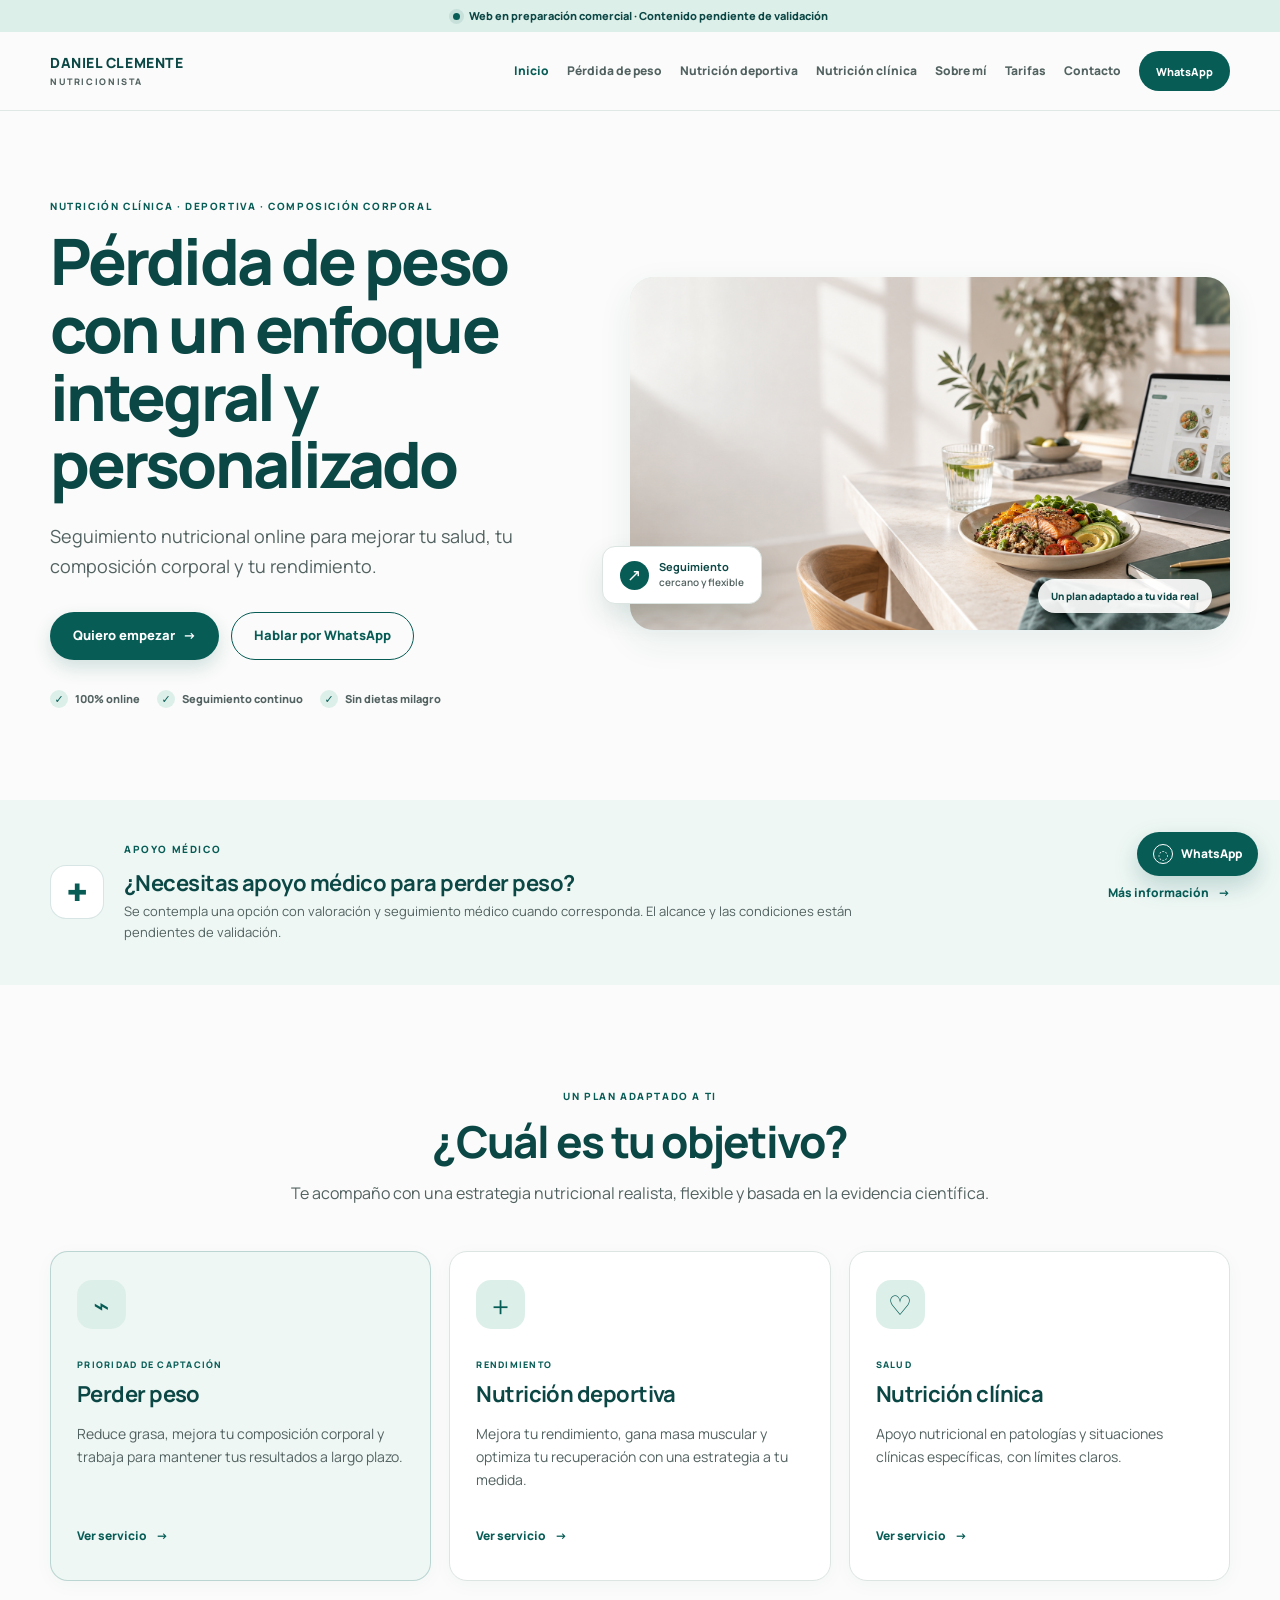
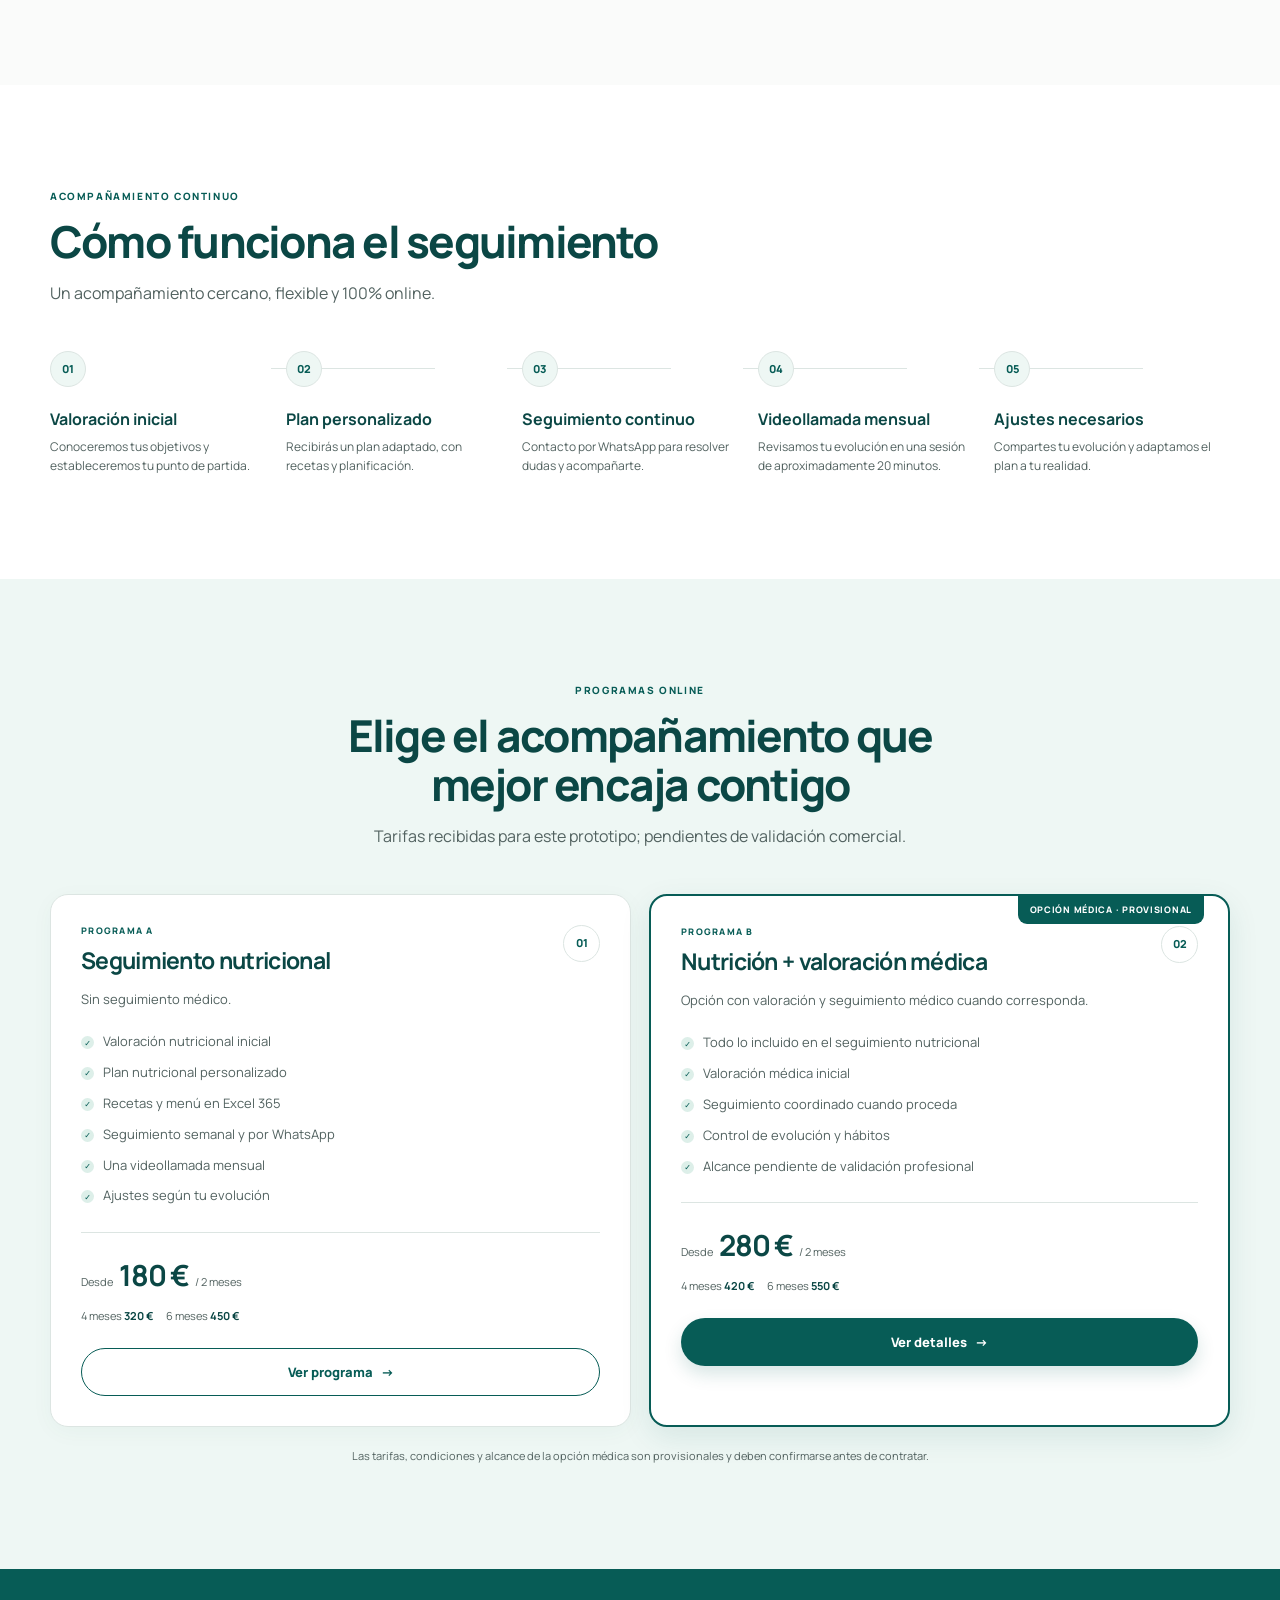
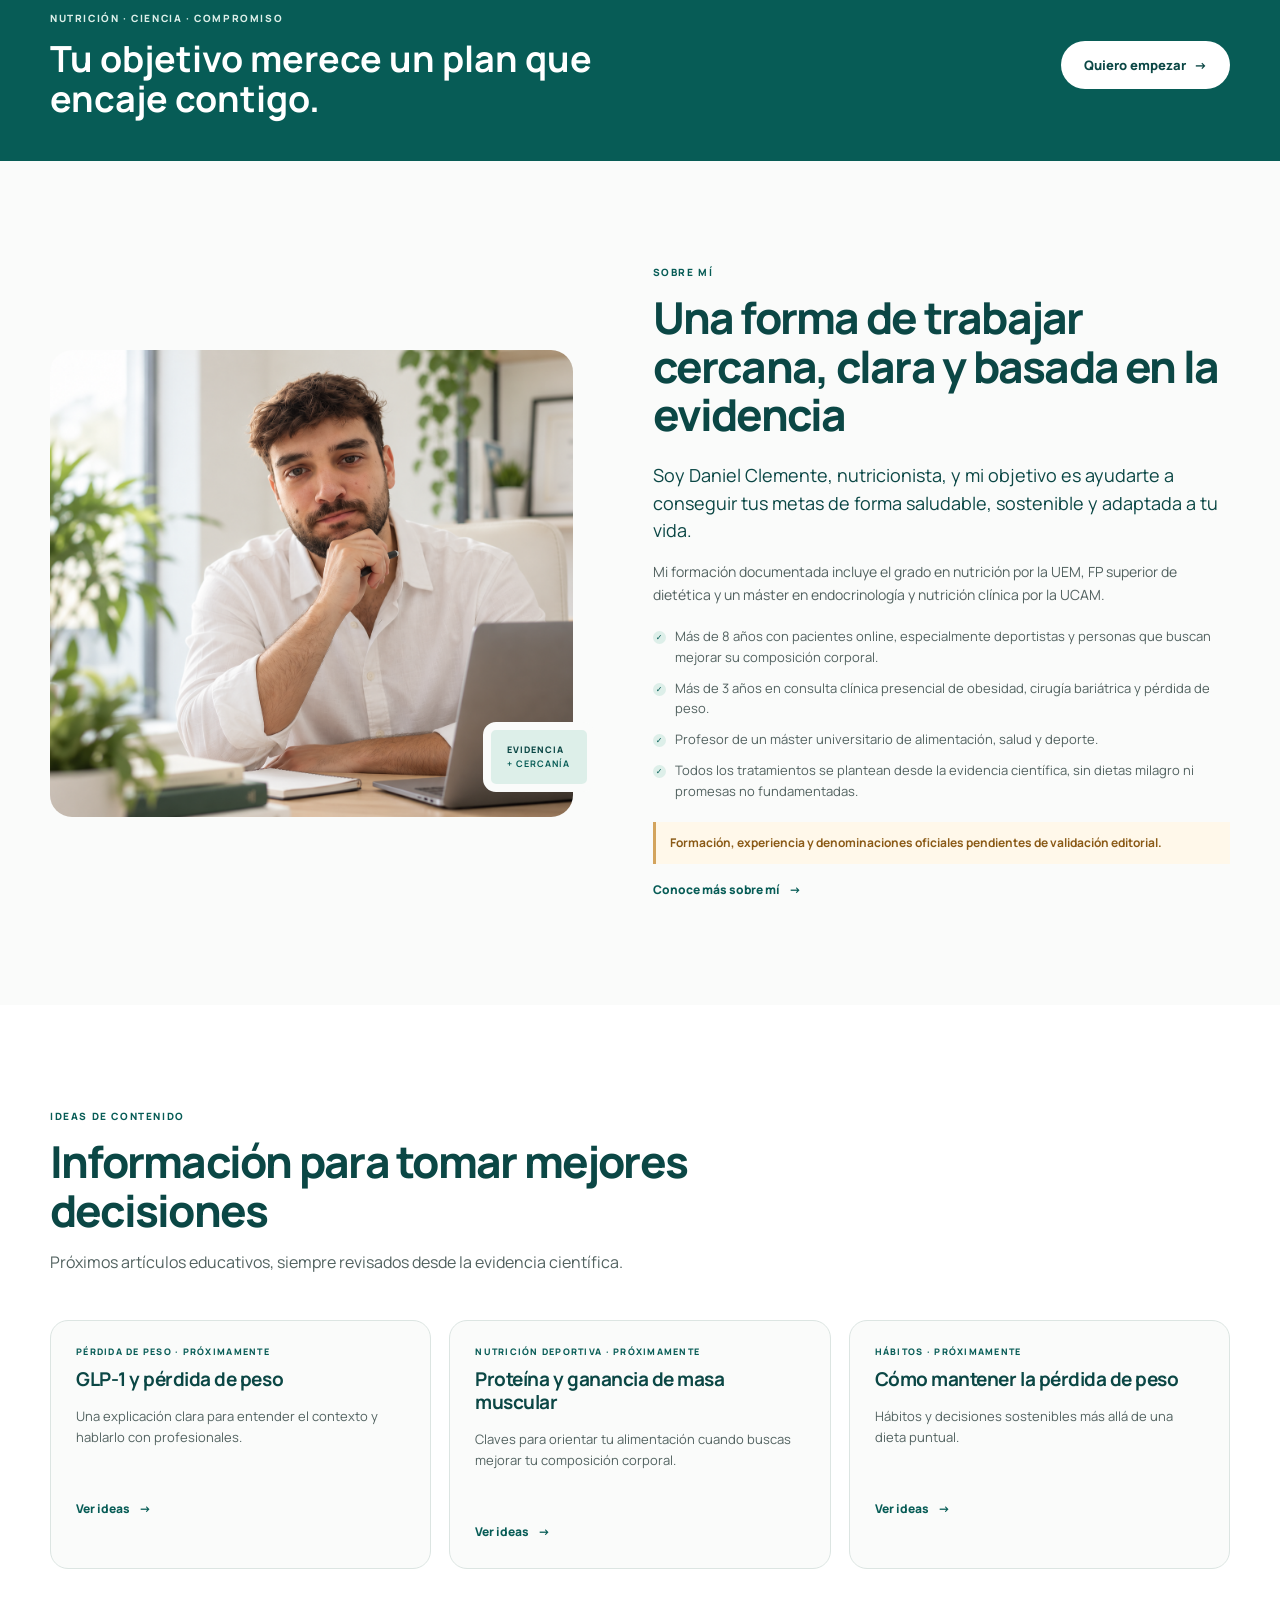
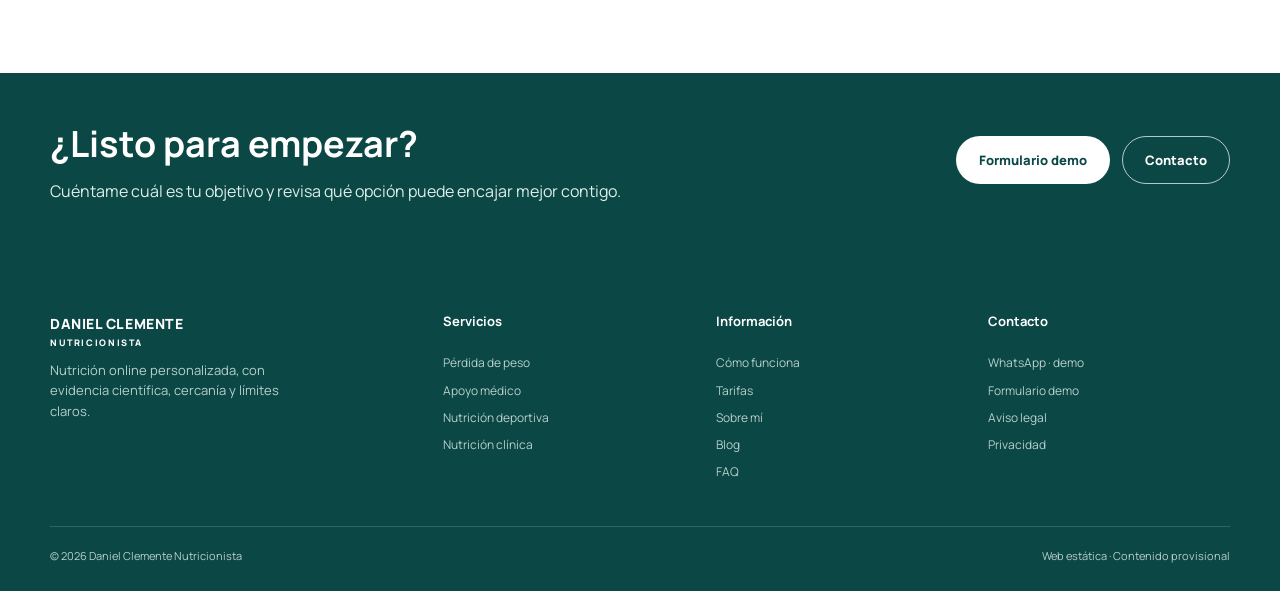
==== commit b5c42cb4: "feat: publish multipage nutrition website prototype" ====
--- a/index.html
+++ b/index.html
@@ -1,248 +1,91 @@
 <!doctype html>
 <html lang="es">
-  <head>
-    <meta charset="utf-8">
-    <meta name="viewport" content="width=device-width, initial-scale=1">
-    <meta name="theme-color" content="#075C56">
-    <meta name="description" content="Seguimiento nutricional online para mejorar tu salud, tu composición corporal y tu rendimiento.">
-    <meta name="author" content="Daniel Clemente Nutricionista">
-    <link rel="icon" href="./favicon.svg" type="image/svg+xml">
-    <link rel="preload" href="./assets/Manrope-Variable.ttf" as="font" type="font/ttf" crossorigin>
-    <link rel="preload" href="./assets/hero-editorial.png" as="image">
-    <title>Daniel Clemente | Nutricionista online</title>
-    <meta property="og:type" content="website">
-    <meta property="og:locale" content="es_ES">
-    <meta property="og:title" content="Daniel Clemente | Nutricionista online">
-    <meta property="og:description" content="Nutrición clínica, deportiva y composición corporal con un enfoque integral y personalizado.">
-    <meta property="og:image" content="./assets/og-image.svg">
-    <meta property="og:image:alt" content="Daniel Clemente Nutricionista — Nutrición online personalizada">
-    <meta name="twitter:card" content="summary_large_image">
-    <meta name="twitter:title" content="Daniel Clemente | Nutricionista online">
-    <meta name="twitter:description" content="Seguimiento nutricional online para mejorar tu salud, tu composición corporal y tu rendimiento.">
-    <meta name="twitter:image" content="./assets/og-image.svg">
-    <link rel="stylesheet" href="./styles.css">
-    <script>document.documentElement.classList.add('js');</script>
-    <script src="./script.js" defer></script>
-  </head>
-  <body>
-    <a class="skip-link" href="#contenido">Saltar al contenido</a>
-    <div class="prototype-notice" role="status">
-      <span class="notice-dot" aria-hidden="true"></span>
-      Prototipo 01 · Contenido, tarifas y formulaciones médicas pendientes de validación
+<head>
+  <meta charset="utf-8">
+  <meta name="viewport" content="width=device-width, initial-scale=1">
+  <meta name="theme-color" content="#075C56">
+  <meta name="description" content="Nutrición clínica, deportiva y composición corporal con un enfoque integral, personalizado y basado en evidencia científica.">
+  <meta name="author" content="Daniel Clemente Nutricionista">
+  <link rel="canonical" href="https://doby-llm.github.io/web-dani-prototype1/">
+  <link rel="icon" href="favicon.svg" type="image/svg+xml">
+  <link rel="preload" href="assets/Manrope-Variable.ttf" as="font" type="font/ttf" crossorigin>
+  <meta property="og:type" content="website">
+  <meta property="og:locale" content="es_ES">
+  <meta property="og:title" content="Daniel Clemente | Nutricionista online">
+  <meta property="og:description" content="Nutrición clínica, deportiva y composición corporal con un enfoque integral, personalizado y basado en evidencia científica.">
+  <meta property="og:image" content="https://doby-llm.github.io/web-dani-prototype1/assets/og-image.svg">
+  <meta property="og:image:alt" content="Daniel Clemente Nutricionista, web en preparación comercial">
+  <meta property="og:url" content="https://doby-llm.github.io/web-dani-prototype1/">
+  <meta name="twitter:card" content="summary_large_image">
+  <meta name="twitter:title" content="Daniel Clemente | Nutricionista online">
+  <meta name="twitter:description" content="Nutrición clínica, deportiva y composición corporal con un enfoque integral, personalizado y basado en evidencia científica.">
+  <meta name="twitter:image" content="https://doby-llm.github.io/web-dani-prototype1/assets/og-image.svg">
+  <title>Daniel Clemente | Nutricionista online</title>
+  <link rel="stylesheet" href="styles.css">
+  <script>document.documentElement.classList.add('js');</script>
+  <script src="script.js" defer></script>
+</head>
+<body data-page="index.html">
+<a class="skip-link" href="#contenido">Saltar al contenido</a>
+<div class="site-notice" role="status"><span></span>Web en preparación comercial · Contenido pendiente de validación</div>
+<header class="site-header">
+  <div class="container header-inner">
+    <a class="brand" href="index.html" aria-label="Daniel Clemente, inicio"><span class="brand-name">DANIEL CLEMENTE</span><span class="brand-role">NUTRICIONISTA</span></a>
+    <button class="menu-toggle" type="button" aria-expanded="false" aria-controls="site-nav" aria-label="Abrir menú"><span></span><span></span><span></span></button>
+    <nav class="site-nav" id="site-nav" aria-label="Navegación principal">
+      <a href="index.html">Inicio</a>
+      <a href="perdida-de-peso.html">Pérdida de peso</a>
+      <a href="nutricion-deportiva.html">Nutrición deportiva</a>
+      <a href="nutricion-clinica.html">Nutrición clínica</a>
+      <a href="sobre-mi.html">Sobre mí</a>
+      <a href="programas.html">Tarifas</a>
+      <a href="contacto.html">Contacto</a>
+      <a class="button button-small nav-cta" href="contacto.html#canales">WhatsApp</a>
+    </nav>
+  </div>
+</header>
+<main id="contenido">
+  <section class="hero section" id="inicio" aria-labelledby="hero-title">
+    <div class="container hero-grid">
+      <div class="hero-copy" data-reveal>
+        <p class="eyebrow">NUTRICIÓN CLÍNICA · DEPORTIVA · COMPOSICIÓN CORPORAL</p>
+        <h1 id="hero-title">Pérdida de peso con un enfoque integral y personalizado</h1>
+        <p class="hero-lead">Seguimiento nutricional online para mejorar tu salud, tu composición corporal y tu rendimiento.</p>
+        <div class="hero-actions"><a class="button button-primary" href="perdida-de-peso.html">Quiero empezar <span aria-hidden="true">→</span></a><a class="button button-secondary" href="contacto.html#canales">Hablar por WhatsApp</a></div>
+        <div class="hero-proof" aria-label="Características del servicio"><span><b aria-hidden="true">✓</b> 100% online</span><span><b aria-hidden="true">✓</b> Seguimiento continuo</span><span><b aria-hidden="true">✓</b> Sin dietas milagro</span></div>
+      </div>
+      <div class="hero-media" data-reveal data-reveal-delay="120"><div class="hero-image-wrap"><img src="assets/hero-editorial.png" alt="Mesa luminosa con alimentos, planificación nutricional y un portátil" width="1672" height="941"><span class="image-caption">Un plan adaptado a tu vida real</span></div><div class="hero-float-card"><span aria-hidden="true">↗</span><strong>Seguimiento<br><small>cercano y flexible</small></strong></div></div>
     </div>
+  </section>
 
-    <header class="site-header" data-header>
-      <div class="container header-inner">
-        <a class="brand" href="#inicio" aria-label="Daniel Clemente, volver al inicio">
-          <span class="brand-name">DANIEL CLEMENTE</span>
-          <span class="brand-role">NUTRICIONISTA</span>
-        </a>
-        <button class="menu-toggle" type="button" aria-expanded="false" aria-controls="site-nav" aria-label="Abrir menú">
-          <span></span><span></span><span></span>
-        </button>
-        <nav class="site-nav" id="site-nav" aria-label="Navegación principal">
-          <a href="#inicio">Inicio</a>
-          <a href="#perdida-peso">Pérdida de peso</a>
-          <a href="#nutricion-deportiva">Nutrición deportiva</a>
-          <a href="#nutricion-clinica">Nutrición clínica</a>
-          <a href="#sobre-mi">Sobre mí</a>
-          <a href="#tarifas">Tarifas</a>
-          <a href="#contacto">Contacto</a>
-          <a class="button button-small nav-cta" href="#contacto" data-contact-action>
-            <span class="whatsapp-mark" aria-hidden="true">◌</span> WhatsApp
-          </a>
-        </nav>
-      </div>
-    </header>
+  <section class="medical-strip section-small" aria-labelledby="medical-title" data-reveal><div class="container medical-inner"><div class="medical-icon" aria-hidden="true">✚</div><div><p class="eyebrow">APOYO MÉDICO</p><h2 id="medical-title">¿Necesitas apoyo médico para perder peso?</h2><p>Se contempla una opción con valoración y seguimiento médico cuando corresponda. El alcance y las condiciones están pendientes de validación.</p></div><a class="text-link" href="perdida-de-peso-con-apoyo-medico.html">Más información <span aria-hidden="true">→</span></a></div></section>
 
-    <main id="contenido">
-      <section class="hero section" id="inicio" aria-labelledby="hero-title">
-        <div class="container hero-grid">
-          <div class="hero-copy" data-reveal>
-            <p class="eyebrow">NUTRICIÓN CLÍNICA · DEPORTIVA · COMPOSICIÓN CORPORAL</p>
-            <h1 id="hero-title">Pérdida de peso con un enfoque integral y personalizado</h1>
-            <p class="hero-lead">Seguimiento nutricional online para mejorar tu salud, tu composición corporal y tu rendimiento.</p>
-            <div class="hero-actions">
-              <a class="button button-primary" href="#contacto">Quiero empezar <span aria-hidden="true">→</span></a>
-              <a class="button button-secondary" href="#contacto" data-contact-action><span class="button-icon" aria-hidden="true">◌</span> Hablar por WhatsApp</a>
-            </div>
-            <div class="hero-proof" aria-label="Características del servicio">
-              <span><span class="check-icon" aria-hidden="true">✓</span> 100% online</span>
-              <span><span class="check-icon" aria-hidden="true">✓</span> Seguimiento continuo</span>
-              <span><span class="check-icon" aria-hidden="true">✓</span> Sin dietas milagro</span>
-            </div>
-          </div>
-          <div class="hero-media" data-reveal data-reveal-delay="120">
-            <div class="hero-image-wrap">
-              <img src="./assets/hero-editorial.png" alt="Mesa luminosa con alimentos, planificación nutricional y un portátil" width="1672" height="941">
-              <div class="image-caption"><span class="caption-pulse"></span> Un plan adaptado a tu vida real</div>
-            </div>
-            <div class="hero-float-card">
-              <span class="float-icon" aria-hidden="true">↗</span>
-              <span><strong>Seguimiento</strong><br>cercano y flexible</span>
-            </div>
-          </div>
-        </div>
-      </section>
+  <section class="section section-objectives" id="objetivos" aria-labelledby="objectives-title"><div class="container"><div class="section-heading centered" data-reveal><p class="eyebrow">UN PLAN ADAPTADO A TI</p><h2 id="objectives-title">¿Cuál es tu objetivo?</h2><p>Te acompaño con una estrategia nutricional realista, flexible y basada en la evidencia científica.</p></div><div class="objective-grid">
+    <article class="service-card featured" data-reveal><div class="service-icon" aria-hidden="true">⌁</div><span class="card-kicker">PRIORIDAD DE CAPTACIÓN</span><h3>Perder peso</h3><p>Reduce grasa, mejora tu composición corporal y trabaja para mantener tus resultados a largo plazo.</p><a href="perdida-de-peso.html" class="card-link">Ver servicio <span aria-hidden="true">→</span></a></article>
+    <article class="service-card" data-reveal data-reveal-delay="100"><div class="service-icon" aria-hidden="true">＋</div><span class="card-kicker">RENDIMIENTO</span><h3>Nutrición deportiva</h3><p>Mejora tu rendimiento, gana masa muscular y optimiza tu recuperación con una estrategia a tu medida.</p><a href="nutricion-deportiva.html" class="card-link">Ver servicio <span aria-hidden="true">→</span></a></article>
+    <article class="service-card" data-reveal data-reveal-delay="200"><div class="service-icon" aria-hidden="true">♡</div><span class="card-kicker">SALUD</span><h3>Nutrición clínica</h3><p>Apoyo nutricional en patologías y situaciones clínicas específicas, con límites claros.</p><a href="nutricion-clinica.html" class="card-link">Ver servicio <span aria-hidden="true">→</span></a></article>
+  </div></div></section>
 
-      <section class="medical-strip section-small" aria-labelledby="medical-title" data-reveal>
-        <div class="container medical-inner">
-          <div class="medical-icon" aria-hidden="true">
-            <svg viewBox="0 0 32 32" role="img"><path d="M16 28s-10-6.2-10-14.1A5.9 5.9 0 0 1 16 10a5.9 5.9 0 0 1 10 3.9C26 21.8 16 28 16 28Z"/><path d="M16 8V3M13.5 5.5h5"/></svg>
-          </div>
-          <div class="medical-copy">
-            <p class="eyebrow">APOYO MÉDICO</p>
-            <h2 id="medical-title">¿Necesitas apoyo médico para perder peso?</h2>
-            <p>El proyecto contempla un programa con valoración y seguimiento médico en colaboración con una profesional médica. Los detalles están pendientes de validación.</p>
-          </div>
-          <a class="text-link" href="#tarifas">Más información <span aria-hidden="true">→</span></a>
-        </div>
-      </section>
+  <section class="section section-process" id="seguimiento" aria-labelledby="process-title"><div class="container"><div class="section-heading" data-reveal><p class="eyebrow">ACOMPAÑAMIENTO CONTINUO</p><h2 id="process-title">Cómo funciona el seguimiento</h2><p>Un acompañamiento cercano, flexible y 100% online.</p></div><ol class="process-list">
+    <li data-reveal><span class="step-number">01</span><div><h3>Valoración inicial</h3><p>Conoceremos tus objetivos y estableceremos tu punto de partida.</p></div></li><li data-reveal><span class="step-number">02</span><div><h3>Plan personalizado</h3><p>Recibirás un plan adaptado, con recetas y planificación.</p></div></li><li data-reveal><span class="step-number">03</span><div><h3>Seguimiento continuo</h3><p>Contacto por WhatsApp para resolver dudas y acompañarte.</p></div></li><li data-reveal><span class="step-number">04</span><div><h3>Videollamada mensual</h3><p>Revisamos tu evolución en una sesión de aproximadamente 20 minutos.</p></div></li><li data-reveal><span class="step-number">05</span><div><h3>Ajustes necesarios</h3><p>Compartes tu evolución y adaptamos el plan a tu realidad.</p></div></li>
+  </ol></div></section>
 
-      <section class="section section-objectives" id="objetivos" aria-labelledby="objectives-title">
-        <div class="container">
-          <div class="section-heading centered" data-reveal>
-            <p class="eyebrow">UN PLAN ADAPTADO A TI</p>
-            <h2 id="objectives-title">¿Cuál es tu objetivo?</h2>
-            <p>Te acompaño en cada paso con una estrategia nutricional realista, flexible y basada en la evidencia.</p>
-          </div>
-          <div class="objective-grid">
-            <article class="service-card featured" id="perdida-peso" data-reveal>
-              <div class="service-icon" aria-hidden="true"><svg viewBox="0 0 32 32"><path d="M8 12h16l2 15H6l2-15Z"/><path d="M11 12a5 5 0 0 1 10 0M16 17v5M13.5 19.5h5"/></svg></div>
-              <span class="card-kicker">PRIORIDAD DE CAPTACIÓN</span>
-              <h3>Perder peso</h3>
-              <p>Reduce grasa, mejora tu composición corporal y trabaja para mantener tus resultados a largo plazo.</p>
-              <a href="#tarifas" class="card-link">Ver programas <span aria-hidden="true">→</span></a>
-            </article>
-            <article class="service-card" id="nutricion-deportiva" data-reveal data-reveal-delay="100">
-              <div class="service-icon" aria-hidden="true"><svg viewBox="0 0 32 32"><path d="M8 12v8M24 12v8M5 14h3v4H5zM24 14h3v4h-3zM11 16h10"/></svg></div>
-              <span class="card-kicker">RENDIMIENTO</span>
-              <h3>Nutrición deportiva</h3>
-              <p>Mejora tu rendimiento, gana masa muscular y optimiza tu recuperación con una estrategia a tu medida.</p>
-              <a href="#seguimiento" class="card-link">Cómo funciona <span aria-hidden="true">→</span></a>
-            </article>
-            <article class="service-card" id="nutricion-clinica" data-reveal data-reveal-delay="200">
-              <div class="service-icon" aria-hidden="true"><svg viewBox="0 0 32 32"><path d="M16 27s-9-5.7-9-12.8A5.2 5.2 0 0 1 16 11a5.2 5.2 0 0 1 9 3.2C25 21.3 16 27 16 27Z"/><path d="M16 12v8M12 16h8"/></svg></div>
-              <span class="card-kicker">SALUD</span>
-              <h3>Nutrición clínica</h3>
-              <p>Apoyo nutricional en patologías y situaciones clínicas específicas, con un enfoque individualizado.</p>
-              <a href="#contacto" class="card-link">Cuéntame tu objetivo <span aria-hidden="true">→</span></a>
-            </article>
-          </div>
-        </div>
-      </section>
+  <section class="section section-pricing" id="tarifas" aria-labelledby="pricing-title"><div class="container"><div class="section-heading centered" data-reveal><p class="eyebrow">PROGRAMAS ONLINE</p><h2 id="pricing-title">Elige el acompañamiento que mejor encaja contigo</h2><p>Tarifas recibidas para este prototipo; pendientes de validación comercial.</p></div><div class="pricing-grid">
+    <article class="pricing-card" data-reveal><div class="pricing-card-top"><div><span class="card-kicker">PROGRAMA A</span><h3>Seguimiento nutricional</h3></div><span class="price-icon">01</span></div><p class="pricing-intro">Sin seguimiento médico.</p><ul class="feature-list"><li>Valoración nutricional inicial</li><li>Plan nutricional personalizado</li><li>Recetas y menú en Excel 365</li><li>Seguimiento semanal y por WhatsApp</li><li>Una videollamada mensual</li><li>Ajustes según tu evolución</li></ul><div class="price-row"><span>Desde</span><strong>180 €</strong><small>/ 2 meses</small></div><div class="price-options"><span>4 meses <b>320 €</b></span><span>6 meses <b>450 €</b></span></div><a class="button button-secondary full-width" href="programas.html#programa-a">Ver programa <span aria-hidden="true">→</span></a></article>
+    <article class="pricing-card pricing-card-recommended" data-reveal data-reveal-delay="120"><span class="recommended-badge">OPCIÓN MÉDICA · PROVISIONAL</span><div class="pricing-card-top"><div><span class="card-kicker">PROGRAMA B</span><h3>Nutrición + valoración médica</h3></div><span class="price-icon">02</span></div><p class="pricing-intro">Opción con valoración y seguimiento médico cuando corresponda.</p><ul class="feature-list"><li>Todo lo incluido en el seguimiento nutricional</li><li>Valoración médica inicial</li><li>Seguimiento coordinado cuando proceda</li><li>Control de evolución y hábitos</li><li>Alcance pendiente de validación profesional</li></ul><div class="price-row"><span>Desde</span><strong>280 €</strong><small>/ 2 meses</small></div><div class="price-options"><span>4 meses <b>420 €</b></span><span>6 meses <b>550 €</b></span></div><a class="button button-primary full-width" href="perdida-de-peso-con-apoyo-medico.html">Ver detalles <span aria-hidden="true">→</span></a></article>
+  </div><p class="pricing-footnote">Las tarifas, condiciones y alcance de la opción médica son provisionales y deben confirmarse antes de contratar.</p></div></section>
 
-      <section class="section section-process" id="seguimiento" aria-labelledby="process-title">
-        <div class="container">
-          <div class="section-heading" data-reveal>
-            <p class="eyebrow">ACOMPAÑAMIENTO CONTINUO</p>
-            <h2 id="process-title">Cómo funciona el seguimiento</h2>
-            <p>Un acompañamiento cercano, flexible y 100% online.</p>
-          </div>
-          <ol class="process-list">
-            <li data-reveal><span class="step-number">01</span><div><h3>Valoración inicial</h3><p>Conoceremos tus objetivos y estableceremos tu punto de partida.</p></div></li>
-            <li data-reveal data-reveal-delay="80"><span class="step-number">02</span><div><h3>Plan personalizado</h3><p>Recibirás un plan adaptado, con recetas y planificación.</p></div></li>
-            <li data-reveal data-reveal-delay="160"><span class="step-number">03</span><div><h3>Seguimiento continuo</h3><p>Contacto por WhatsApp para resolver dudas y acompañarte.</p></div></li>
-            <li data-reveal data-reveal-delay="240"><span class="step-number">04</span><div><h3>Videollamada mensual</h3><p>Revisamos tu evolución en una sesión de aproximadamente 20 minutos.</p></div></li>
-            <li data-reveal data-reveal-delay="320"><span class="step-number">05</span><div><h3>Ajustes necesarios</h3><p>Compartes tu evolución y adaptamos el plan a tu realidad.</p></div></li>
-          </ol>
-        </div>
-      </section>
+  <section class="cta-banner section-small" aria-label="Llamada a la acción" data-reveal><div class="container cta-banner-inner"><div><p class="eyebrow">NUTRICIÓN · CIENCIA · COMPROMISO</p><h2>Tu objetivo merece un plan que encaje contigo.</h2></div><a class="button button-light" href="contacto.html#formulario">Quiero empezar <span aria-hidden="true">→</span></a></div></section>
 
-      <section class="section section-pricing" id="tarifas" aria-labelledby="pricing-title">
-        <div class="container">
-          <div class="section-heading centered" data-reveal>
-            <p class="eyebrow">PROGRAMAS ONLINE</p>
-            <h2 id="pricing-title">Elige el acompañamiento que mejor encaja contigo</h2>
-            <p>Todos los precios de esta demo son referencias recibidas y deben validarse antes de publicarse.</p>
-          </div>
-          <div class="pricing-grid">
-            <article class="pricing-card" data-reveal>
-              <div class="pricing-card-top"><div><span class="card-kicker">PROGRAMA A</span><h3>Seguimiento nutricional</h3></div><span class="price-icon" aria-hidden="true">01</span></div>
-              <p class="pricing-intro">Sin seguimiento médico ni farmacológico.</p>
-              <ul class="feature-list"><li>Valoración nutricional inicial</li><li>Plan nutricional personalizado</li><li>Recetas y menú en Excel 365</li><li>Seguimiento semanal y por WhatsApp</li><li>Una videollamada mensual</li><li>Ajustes según tu evolución</li></ul>
-              <div class="price-row"><span>Desde</span><strong>180 €</strong><small>/ 2 meses</small></div>
-              <div class="price-options"><span>4 meses <b>320 €</b></span><span>6 meses <b>450 €</b></span></div>
-              <a class="button button-secondary full-width" href="#contacto">Quiero saber más <span aria-hidden="true">→</span></a>
-            </article>
-            <article class="pricing-card pricing-card-recommended" data-reveal data-reveal-delay="120">
-              <span class="recommended-badge">RECOMENDADO · PROVISIONAL</span>
-              <div class="pricing-card-top"><div><span class="card-kicker">PROGRAMA B</span><h3>Nutrición + valoración médica</h3></div><span class="price-icon" aria-hidden="true">02</span></div>
-              <p class="pricing-intro">Con apoyo farmacológico cuando esté indicado y validado.</p>
-              <ul class="feature-list"><li>Todo lo incluido en el seguimiento nutricional</li><li>Valoración médica inicial</li><li>Evaluación del tratamiento</li><li>Prescripción cuando corresponda</li><li>Seguimiento médico y nutricional</li><li>Control de evolución y hábitos</li></ul>
-              <div class="price-row"><span>Desde</span><strong>280 €</strong><small>/ 2 meses</small></div>
-              <div class="price-options"><span>4 meses <b>420 €</b></span><span>6 meses <b>550 €</b></span></div>
-              <a class="button button-primary full-width" href="#contacto">Quiero saber más <span aria-hidden="true">→</span></a>
-            </article>
-          </div>
-          <p class="pricing-footnote">La medicación no está incluida en el precio del programa. Este texto y el alcance del apoyo médico quedan pendientes de confirmación profesional y comercial.</p>
-        </div>
-      </section>
+  <section class="section about-section" id="sobre-mi" aria-labelledby="about-title"><div class="container about-grid"><div class="about-media"><img src="assets/daniel-about.png" alt="Daniel Clemente sentado frente a un portátil en un entorno luminoso" width="1371" height="1148" loading="lazy"><span class="about-stamp">EVIDENCIA<br><strong>+ CERCANÍA</strong></span></div><div class="about-copy"><p class="eyebrow">SOBRE MÍ</p><h2 id="about-title">Una forma de trabajar cercana, clara y basada en la evidencia</h2><p class="lead">Soy Daniel Clemente, nutricionista, y mi objetivo es ayudarte a conseguir tus metas de forma saludable, sostenible y adaptada a tu vida.</p><p>Mi formación documentada incluye el grado en nutrición por la UEM, FP superior de dietética y un máster en endocrinología y nutrición clínica por la UCAM.</p><ul class="about-list"><li>Más de 8 años con pacientes online, especialmente deportistas y personas que buscan mejorar su composición corporal.</li><li>Más de 3 años en consulta clínica presencial de obesidad, cirugía bariátrica y pérdida de peso.</li><li>Profesor de un máster universitario de alimentación, salud y deporte.</li><li>Todos los tratamientos se plantean desde la evidencia científica, sin dietas milagro ni promesas no fundamentadas.</li></ul><p class="provisional"><strong>Formación, experiencia y denominaciones oficiales pendientes de validación editorial.</strong></p><a class="text-link" href="sobre-mi.html">Conoce más sobre mí <span aria-hidden="true">→</span></a></div></div></section>
 
-      <section class="cta-banner section-small" aria-label="Llamada a la acción" data-reveal>
-        <div class="container cta-banner-inner">
-          <div><p class="eyebrow">NUTRICIÓN · CIENCIA · COMPROMISO</p><h2>Tu objetivo merece un plan que encaje contigo.</h2></div>
-          <a class="button button-light" href="#contacto">Quiero empezar <span aria-hidden="true">→</span></a>
-        </div>
-      </section>
+  <section class="section blog-section" id="blog" aria-labelledby="blog-title"><div class="container"><div class="section-heading"><p class="eyebrow">IDEAS DE CONTENIDO</p><h2 id="blog-title">Información para tomar mejores decisiones</h2><p>Próximos artículos educativos, siempre revisados desde la evidencia científica.</p></div><div class="blog-grid"><article class="blog-card"><span class="blog-category">PÉRDIDA DE PESO · PRÓXIMAMENTE</span><h3>GLP-1 y pérdida de peso</h3><p>Una explicación clara para entender el contexto y hablarlo con profesionales.</p><a href="blog.html" class="card-link">Ver ideas <span aria-hidden="true">→</span></a></article><article class="blog-card" data-reveal-delay="100"><span class="blog-category">NUTRICIÓN DEPORTIVA · PRÓXIMAMENTE</span><h3>Proteína y ganancia de masa muscular</h3><p>Claves para orientar tu alimentación cuando buscas mejorar tu composición corporal.</p><a href="blog.html" class="card-link">Ver ideas <span aria-hidden="true">→</span></a></article><article class="blog-card" data-reveal-delay="200"><span class="blog-category">HÁBITOS · PRÓXIMAMENTE</span><h3>Cómo mantener la pérdida de peso</h3><p>Hábitos y decisiones sostenibles más allá de una dieta puntual.</p><a href="blog.html" class="card-link">Ver ideas <span aria-hidden="true">→</span></a></article></div></div></section>
 
-      <section class="section about-section" id="sobre-mi" aria-labelledby="about-title">
-        <div class="container about-grid">
-          <div class="about-media" data-reveal>
-            <img src="./assets/daniel-about.png" alt="Daniel Clemente sentado frente a un portátil en un entorno luminoso" width="1371" height="1148" loading="lazy">
-            <span class="about-stamp">EVIDENCIA<br><strong>+ CERCANÍA</strong></span>
-          </div>
-          <div class="about-copy" data-reveal data-reveal-delay="120">
-            <p class="eyebrow">SOBRE MÍ</p>
-            <h2 id="about-title">Una forma de trabajar cercana, clara y basada en la evidencia</h2>
-            <p class="lead">Soy Daniel Clemente, nutricionista, y mi objetivo es ayudarte a conseguir tus metas de forma saludable, sostenible y adaptada a tu vida.</p>
-            <p>Esta sección reúne la información recibida sobre formación y experiencia. Las denominaciones oficiales y el texto final deben validarse antes de publicar la versión comercial.</p>
-            <div class="credentials"><span>Formación en nutrición</span><span>Nutrición clínica y deportiva</span><span>Seguimiento online</span></div>
-            <a class="text-link" href="#contacto">Cuéntame tu objetivo <span aria-hidden="true">→</span></a>
-          </div>
-        </div>
-      </section>
-
-      <section class="section blog-section" id="blog" aria-labelledby="blog-title">
-        <div class="container">
-          <div class="section-heading" data-reveal><p class="eyebrow">IDEAS DE CONTENIDO</p><h2 id="blog-title">Información para tomar mejores decisiones</h2><p>Tarjetas editoriales provisionales para explorar la futura sección de contenidos.</p></div>
-          <div class="blog-grid">
-            <article class="blog-card" data-reveal><span class="blog-category">PÉRDIDA DE PESO · IDEA</span><h3>¿Qué son los GLP-1 y cómo pueden ayudarte?</h3><p>Una explicación clara para entender el contexto y hablarlo con profesionales.</p><a href="#contacto" class="card-link">Próximamente <span aria-hidden="true">→</span></a></article>
-            <article class="blog-card" data-reveal data-reveal-delay="100"><span class="blog-category">NUTRICIÓN DEPORTIVA · IDEA</span><h3>¿Cuánta proteína necesitas?</h3><p>Claves para orientar tu alimentación cuando buscas ganar masa muscular.</p><a href="#contacto" class="card-link">Próximamente <span aria-hidden="true">→</span></a></article>
-            <article class="blog-card" data-reveal data-reveal-delay="200"><span class="blog-category">HÁBITOS · IDEA</span><h3>Cómo mantener la pérdida de peso a largo plazo</h3><p>Hábitos y decisiones sostenibles más allá de una dieta puntual.</p><a href="#contacto" class="card-link">Próximamente <span aria-hidden="true">→</span></a></article>
-          </div>
-        </div>
-      </section>
-
-      <section class="section contact-section" id="contacto" aria-labelledby="contact-title">
-        <div class="container contact-grid">
-          <div class="contact-copy" data-reveal><p class="eyebrow">PRIMER PASO</p><h2 id="contact-title">¿Listo para empezar?</h2><p>Cuéntame cuál es tu objetivo y te explicaré qué opción puede encajar mejor contigo.</p><div class="contact-note"><span class="note-icon" aria-hidden="true">i</span><span>Los canales reales de WhatsApp y email se conectarán cuando Daniel confirme sus datos de contacto.</span></div></div>
-          <form class="contact-form" data-contact-form novalidate data-reveal data-reveal-delay="120">
-            <div class="form-row"><label for="name">Nombre <span aria-hidden="true">*</span></label><input id="name" name="name" type="text" autocomplete="name" required placeholder="Tu nombre"><small class="field-error" data-error-for="name"></small></div>
-            <div class="form-row"><label for="email">Email <span aria-hidden="true">*</span></label><input id="email" name="email" type="email" autocomplete="email" required placeholder="tu@email.com"><small class="field-error" data-error-for="email"></small></div>
-            <div class="form-row"><label for="whatsapp">WhatsApp</label><input id="whatsapp" name="whatsapp" type="tel" autocomplete="tel" placeholder="Tu número"></div>
-            <div class="form-row"><label for="objective">¿Cuál es tu objetivo?</label><select id="objective" name="objective"><option value="">Selecciona una opción</option><option>Pérdida de peso</option><option>Composición corporal</option><option>Nutrición deportiva</option><option>Nutrición clínica</option><option>Otro objetivo</option></select></div>
-            <div class="form-row"><label for="message">Mensaje</label><textarea id="message" name="message" rows="4" placeholder="Cuéntame brevemente qué estás buscando"></textarea></div>
-            <button class="button button-primary full-width" type="submit">Enviar consulta <span aria-hidden="true">→</span></button>
-            <p class="form-privacy">Demo de prototipo: no se envía ni se almacena ningún mensaje.</p>
-            <p class="form-status" data-form-status role="status" aria-live="polite"></p>
-          </form>
-        </div>
-        <div class="container legal-notes" id="legal-notes"><details><summary>Notas legales del prototipo</summary><p>El aviso legal, la política de privacidad y la política de cookies se incorporarán antes de la publicación comercial. Este formulario no solicita información sanitaria.</p></details></div>
-      </section>
-    </main>
-
-    <footer class="site-footer">
-      <div class="container footer-grid">
-        <div><a class="brand brand-light" href="#inicio"><span class="brand-name">DANIEL CLEMENTE</span><span class="brand-role">NUTRICIONISTA</span></a><p class="footer-note">Nutrición online personalizada, con ciencia y cercanía.</p></div>
-        <div><h2>Servicios</h2><a href="#perdida-peso">Pérdida de peso</a><a href="#nutricion-deportiva">Nutrición deportiva</a><a href="#nutricion-clinica">Nutrición clínica</a></div>
-        <div><h2>Información</h2><a href="#sobre-mi">Sobre mí</a><a href="#tarifas">Tarifas</a><a href="#blog">Blog</a><a href="#contacto">Contacto</a></div>
-        <div><h2>Contacto</h2><a href="#contacto">WhatsApp</a><a href="#contacto">Email</a><a href="#legal-notes">Aviso legal</a></div>
-      </div>
-      <div class="container footer-bottom"><span>© <span data-current-year></span> Daniel Clemente Nutricionista</span><span>Prototipo 01 · GitHub Pages</span></div>
-    </footer>
-    <a class="mobile-contact-bar" href="#contacto" data-contact-action><span class="whatsapp-mark" aria-hidden="true">◌</span> Hablar por WhatsApp <span aria-hidden="true">→</span></a>
-    <a class="whatsapp-float" href="#contacto" data-contact-action aria-label="Hablar por WhatsApp"><span class="whatsapp-mark" aria-hidden="true">◌</span><span>WhatsApp</span></a>
-    <noscript><div class="no-script">La navegación funciona sin JavaScript. El formulario y las animaciones necesitan JavaScript para mostrar sus estados de demo.</div></noscript>
-  </body>
+  <section class="final-cta section-small" aria-label="Contacto"><div class="container final-cta-inner"><div><h2>¿Listo para empezar?</h2><p>Cuéntame cuál es tu objetivo y revisa qué opción puede encajar mejor contigo.</p></div><div class="hero-actions"><a class="button button-light" href="contacto.html#formulario">Formulario demo</a><a class="button button-outline-light" href="contacto.html#canales">Contacto</a></div></div></section>
+</main>
+<footer class="site-footer"><div class="container footer-grid"><div><a class="brand brand-light" href="index.html"><span class="brand-name">DANIEL CLEMENTE</span><span class="brand-role">NUTRICIONISTA</span></a><p>Nutrición online personalizada, con evidencia científica, cercanía y límites claros.</p></div><div><h2>Servicios</h2><a href="perdida-de-peso.html">Pérdida de peso</a><a href="perdida-de-peso-con-apoyo-medico.html">Apoyo médico</a><a href="nutricion-deportiva.html">Nutrición deportiva</a><a href="nutricion-clinica.html">Nutrición clínica</a></div><div><h2>Información</h2><a href="como-funciona.html">Cómo funciona</a><a href="programas.html">Tarifas</a><a href="sobre-mi.html">Sobre mí</a><a href="blog.html">Blog</a><a href="preguntas-frecuentes.html">FAQ</a></div><div><h2>Contacto</h2><a href="contacto.html#canales">WhatsApp · demo</a><a href="contacto.html#formulario">Formulario demo</a><a href="aviso-legal.html">Aviso legal</a><a href="privacidad.html">Privacidad</a></div></div><div class="container footer-bottom"><span>© <span data-current-year></span> Daniel Clemente Nutricionista</span><span>Web estática · Contenido provisional</span></div></footer>
+<a class="mobile-contact-bar" href="contacto.html#canales">Hablar por WhatsApp</a>
+<a class="contact-float" href="contacto.html#canales" aria-label="Hablar por WhatsApp"><span aria-hidden="true">◌</span><span>WhatsApp</span></a>
+<noscript><div class="no-script">El contenido es accesible sin JavaScript; el menú móvil y el formulario demo usan JavaScript para sus estados.</div></noscript>
+</body>
 </html>
--- a/styles.css
+++ b/styles.css
@@ -1,13 +1,13 @@
-@font-face{font-family:Manrope;src:url('./assets/Manrope-Variable.ttf') format('truetype');font-style:normal;font-weight:200 800;font-display:swap}
-:root{--deep:#075C56;--dark:#0B4745;--soft:#DDEFE9;--pale:#EEF7F4;--warm:#FAFBFA;--white:#fff;--text:#18312F;--muted:#526260;--border:#DCE5E2;--medical:#8AAFA8;--warning:#9A661C;--radius:18px;--shadow:0 12px 36px rgba(7,92,86,.08);--max:1180px}
-*{box-sizing:border-box}html{scroll-behavior:smooth;background:var(--warm)}body{margin:0;color:var(--text);background:var(--warm);font-family:Manrope,system-ui,sans-serif;font-size:16px;line-height:1.6;-webkit-font-smoothing:antialiased}img{display:block;max-width:100%;height:auto}a{color:inherit;text-decoration:none}button,input,select,textarea{font:inherit}button{cursor:pointer}.container{width:min(calc(100% - 48px),var(--max));margin:0 auto}.section{padding:112px 0}.section-small{padding:42px 0}.skip-link{position:fixed;z-index:100;top:12px;left:12px;padding:10px 14px;background:var(--dark);color:var(--white);border-radius:8px;transform:translateY(-180%);transition:transform .2s ease}.skip-link:focus{transform:translateY(0)}.prototype-notice{display:flex;align-items:center;justify-content:center;gap:9px;min-height:31px;padding:5px 16px;color:var(--dark);background:var(--soft);font-size:11px;font-weight:700;letter-spacing:.03em;text-align:center}.notice-dot{width:7px;height:7px;flex:none;border-radius:50%;background:var(--deep);box-shadow:0 0 0 4px rgba(7,92,86,.12)}
-.site-header{position:sticky;top:0;z-index:20;background:rgba(250,251,250,.92);border-bottom:1px solid rgba(220,229,226,.8);backdrop-filter:blur(18px)}.header-inner{display:flex;align-items:center;justify-content:space-between;min-height:79px}.brand{display:inline-flex;flex-direction:column;gap:0;line-height:1}.brand-name{font-size:14px;font-weight:800;letter-spacing:.035em;color:var(--dark)}.brand-role{margin-top:7px;color:var(--muted);font-size:9px;font-weight:700;letter-spacing:.19em}.site-nav{display:flex;align-items:center;gap:22px}.site-nav>a:not(.button){color:var(--muted);font-size:12px;font-weight:700;transition:color .2s ease}.site-nav>a:not(.button):hover,.site-nav>a:not(.button).active{color:var(--deep)}.button{display:inline-flex;align-items:center;justify-content:center;gap:9px;min-height:48px;padding:0 22px;border:1px solid transparent;border-radius:999px;font-size:13px;font-weight:800;line-height:1;transition:transform .22s ease,box-shadow .22s ease,background-color .22s ease,border-color .22s ease}.button:hover{transform:translateY(-2px)}.button:focus-visible,.site-nav a:focus-visible,.text-link:focus-visible,.card-link:focus-visible,.menu-toggle:focus-visible{outline:3px solid rgba(7,92,86,.28);outline-offset:4px}.button-primary{color:var(--white);background:var(--deep);box-shadow:0 8px 18px rgba(7,92,86,.16)}.button-primary:hover{background:var(--dark);box-shadow:0 12px 24px rgba(7,92,86,.22)}.button-secondary{color:var(--deep);background:transparent;border-color:var(--deep)}.button-secondary:hover{background:var(--pale)}.button-small{min-height:39px;padding:0 16px;font-size:11px}.nav-cta{color:var(--white)!important;background:var(--deep)}.button-light{color:var(--dark);background:var(--white)}.button-light:hover{background:var(--soft)}.button-icon,.whatsapp-mark{display:inline-grid;place-items:center;width:20px;height:20px;border:1.5px solid currentColor;border-radius:50%;font-size:12px}.menu-toggle{display:none;border:0;background:transparent;padding:10px}.menu-toggle span{display:block;width:23px;height:2px;margin:5px 0;border-radius:3px;background:var(--dark);transition:transform .2s ease,opacity .2s ease}.menu-open .menu-toggle span:nth-child(1){transform:translateY(7px) rotate(45deg)}.menu-open .menu-toggle span:nth-child(2){opacity:0}.menu-open .menu-toggle span:nth-child(3){transform:translateY(-7px) rotate(-45deg)}
-.hero{padding-top:94px;padding-bottom:96px;overflow:hidden}.hero-grid{display:grid;grid-template-columns:minmax(0,.92fr) minmax(0,1.08fr);align-items:center;gap:70px}.eyebrow{margin:0 0 14px;color:var(--deep);font-size:10px;font-weight:800;letter-spacing:.16em;line-height:1.4}.hero h1{max-width:600px;margin:0;color:var(--dark);font-size:clamp(38px,5vw,64px);font-weight:780;letter-spacing:-.045em;line-height:1.06}.hero-lead{max-width:520px;margin:24px 0 30px;color:var(--muted);font-size:18px;line-height:1.65}.hero-actions{display:flex;flex-wrap:wrap;gap:12px}.hero-proof{display:flex;flex-wrap:wrap;gap:17px;margin-top:30px;color:var(--muted);font-size:11px;font-weight:700}.check-icon{display:inline-grid;place-items:center;width:18px;height:18px;margin-right:5px;color:var(--deep);border-radius:50%;background:var(--soft);font-size:11px}.hero-media{position:relative}.hero-image-wrap{position:relative;overflow:hidden;border-radius:24px;background:var(--soft);box-shadow:var(--shadow)}.hero-image-wrap img{width:100%;aspect-ratio:1.7;object-fit:cover}.hero-image-wrap:after{position:absolute;inset:0;content:"";pointer-events:none;background:linear-gradient(90deg,rgba(255,255,255,.12),transparent 60%)}.image-caption{position:absolute;right:18px;bottom:17px;display:flex;align-items:center;gap:8px;padding:9px 13px;color:var(--dark);background:rgba(255,255,255,.9);border-radius:999px;font-size:10px;font-weight:800;box-shadow:0 6px 20px rgba(11,71,69,.12)}.caption-pulse{width:7px;height:7px;border-radius:50%;background:var(--deep)}.hero-float-card{position:absolute;left:-30px;bottom:27px;display:flex;align-items:center;gap:10px;padding:13px 17px;color:var(--dark);background:var(--white);border:1px solid var(--border);border-radius:13px;box-shadow:0 12px 28px rgba(11,71,69,.12);font-size:11px;line-height:1.45}.float-icon{display:grid;place-items:center;width:29px;height:29px;color:var(--white);background:var(--deep);border-radius:50%;font-size:17px}.hero-float-card strong{font-size:12px}
-.medical-strip{background:var(--pale)}.medical-inner{display:grid;grid-template-columns:54px 1fr auto;align-items:center;gap:20px}.medical-icon{display:grid;place-items:center;width:54px;height:54px;color:var(--deep);border:1px solid rgba(7,92,86,.16);border-radius:16px;background:var(--white)}.medical-icon svg{width:27px;height:27px;fill:none;stroke:currentColor;stroke-linecap:round;stroke-linejoin:round;stroke-width:1.5}.medical-copy .eyebrow{margin-bottom:6px}.medical-copy h2{margin:0 0 4px;color:var(--dark);font-size:22px;line-height:1.25;letter-spacing:-.025em}.medical-copy p:last-child{max-width:760px;margin:0;color:var(--muted);font-size:13px}.text-link,.card-link{display:inline-flex;align-items:center;gap:9px;color:var(--deep);font-size:12px;font-weight:800;transition:gap .2s ease}.text-link:hover,.card-link:hover{gap:13px}
-.section-heading{max-width:650px;margin-bottom:44px}.section-heading.centered{margin-right:auto;margin-left:auto;text-align:center}.section-heading h2,.about-copy h2,.contact-copy h2{margin:0;color:var(--dark);font-size:clamp(29px,4vw,44px);font-weight:760;letter-spacing:-.04em;line-height:1.1}.section-heading p:last-child{margin:16px 0 0;color:var(--muted);font-size:16px}.objective-grid{display:grid;grid-template-columns:repeat(3,1fr);gap:18px}.service-card{min-height:330px;padding:28px 26px;border:1px solid var(--border);border-radius:var(--radius);background:var(--white);box-shadow:0 4px 20px rgba(7,92,86,.03);transition:transform .25s ease,box-shadow .25s ease,border-color .25s ease}.service-card:hover{transform:translateY(-5px);border-color:rgba(7,92,86,.3);box-shadow:var(--shadow)}.service-card.featured{border-color:rgba(7,92,86,.22);background:var(--pale)}.service-icon{display:grid;place-items:center;width:49px;height:49px;margin-bottom:30px;color:var(--deep);border-radius:15px;background:var(--soft)}.service-icon svg{width:26px;height:26px;fill:none;stroke:currentColor;stroke-linecap:round;stroke-linejoin:round;stroke-width:1.5}.card-kicker,.blog-category{display:block;margin-bottom:10px;color:var(--deep);font-size:9px;font-weight:800;letter-spacing:.14em;line-height:1.4}.service-card h3,.blog-card h3{margin:0;color:var(--dark);font-size:22px;line-height:1.2;letter-spacing:-.025em}.service-card p{min-height:78px;margin:14px 0 22px;color:var(--muted);font-size:14px;line-height:1.65}.section-process{background:var(--white)}.process-list{display:grid;grid-template-columns:repeat(5,1fr);gap:0;margin:0;padding:0;list-style:none}.process-list li{position:relative;padding:0 18px 0 0}.process-list li:not(:last-child):after{position:absolute;top:17px;right:15px;width:calc(100% - 72px);height:1px;content:"";background:var(--border);transform:translateX(100%)}.step-number{display:grid;place-items:center;width:36px;height:36px;margin-bottom:22px;color:var(--deep);border-radius:50%;background:var(--soft);font-size:11px;font-weight:800}.process-list h3{margin:0 0 8px;color:var(--dark);font-size:15px;line-height:1.25}.process-list p{margin:0;color:var(--muted);font-size:12px;line-height:1.6}
-.section-pricing{background:var(--pale)}.pricing-grid{display:grid;grid-template-columns:repeat(2,1fr);gap:20px}.pricing-card{position:relative;padding:30px;border:1px solid var(--border);border-radius:var(--radius);background:var(--white);box-shadow:0 5px 22px rgba(7,92,86,.04)}.pricing-card-recommended{border:2px solid var(--deep);box-shadow:0 10px 30px rgba(7,92,86,.1)}.recommended-badge{position:absolute;top:0;right:24px;padding:7px 12px;color:var(--white);background:var(--deep);border-radius:0 0 9px 9px;font-size:9px;font-weight:800;letter-spacing:.08em}.pricing-card-top{display:flex;align-items:flex-start;justify-content:space-between;gap:18px;margin-bottom:14px}.pricing-card h3{margin:0;color:var(--dark);font-size:23px;line-height:1.2;letter-spacing:-.03em}.price-icon{display:grid;place-items:center;width:37px;height:37px;flex:none;color:var(--deep);border:1px solid var(--border);border-radius:50%;font-size:11px;font-weight:800}.pricing-intro{margin:0 0 22px;color:var(--muted);font-size:13px}.feature-list{display:grid;gap:10px;margin:0 0 26px;padding:0;list-style:none}.feature-list li{position:relative;padding-left:22px;color:var(--muted);font-size:13px}.feature-list li:before{position:absolute;top:5px;left:0;width:13px;height:13px;content:"✓";display:grid;place-items:center;color:var(--deep);background:var(--soft);border-radius:50%;font-size:8px;font-weight:800}.price-row{display:flex;align-items:baseline;gap:6px;padding-top:19px;border-top:1px solid var(--border)}.price-row span,.price-row small{color:var(--muted);font-size:11px}.price-row strong{color:var(--dark);font-size:29px;letter-spacing:-.04em}.price-options{display:flex;gap:12px;margin:8px 0 24px;color:var(--muted);font-size:11px}.price-options b{color:var(--dark)}.full-width{width:100%}.pricing-footnote{margin:20px 0 0;color:var(--muted);font-size:11px;text-align:center}.cta-banner{color:var(--white);background:var(--deep)}.cta-banner-inner{display:flex;align-items:center;justify-content:space-between;gap:30px}.cta-banner .eyebrow{color:var(--soft)}.cta-banner h2{max-width:650px;margin:0;color:var(--white);font-size:clamp(26px,3.5vw,40px);line-height:1.1;letter-spacing:-.04em}
-.about-grid{display:grid;grid-template-columns:minmax(0,.95fr) minmax(0,1.05fr);align-items:center;gap:80px}.about-media{position:relative}.about-media img{width:100%;aspect-ratio:1.12;object-fit:cover;border-radius:22px}.about-stamp{position:absolute;right:-22px;bottom:25px;padding:13px 16px;color:var(--dark);background:var(--soft);border:8px solid var(--warm);border-radius:13px;font-size:9px;font-weight:800;letter-spacing:.12em;line-height:1.55}.about-stamp strong{color:var(--deep)}.about-copy .lead{margin:23px 0 16px;color:var(--dark);font-size:18px;line-height:1.55}.about-copy>p:not(.eyebrow):not(.lead){margin:0 0 23px;color:var(--muted);font-size:14px}.credentials{display:flex;flex-wrap:wrap;gap:8px;margin-bottom:27px}.credentials span{padding:7px 10px;color:var(--deep);border-radius:999px;background:var(--pale);font-size:10px;font-weight:800}.blog-section{background:var(--white)}.blog-grid{display:grid;grid-template-columns:repeat(3,1fr);gap:18px}.blog-card{min-height:246px;padding:25px;border:1px solid var(--border);border-radius:var(--radius);background:var(--warm);transition:transform .25s ease,box-shadow .25s ease}.blog-card:hover{transform:translateY(-4px);box-shadow:var(--shadow)}.blog-card h3{font-size:19px}.blog-card p{min-height:68px;margin:15px 0 21px;color:var(--muted);font-size:13px}.contact-section{background:var(--pale)}.contact-grid{display:grid;grid-template-columns:.84fr 1.16fr;gap:80px;align-items:start}.contact-copy{padding-top:20px}.contact-copy h2{font-size:clamp(36px,5vw,58px)}.contact-copy>p:not(.eyebrow){max-width:430px;margin:22px 0;color:var(--muted);font-size:17px}.contact-note{display:flex;align-items:flex-start;gap:10px;max-width:430px;padding:15px;color:var(--dark);background:var(--white);border:1px solid var(--border);border-radius:12px;font-size:11px;line-height:1.5}.note-icon{display:grid;place-items:center;width:18px;height:18px;flex:none;color:var(--white);background:var(--deep);border-radius:50%;font-size:11px;font-weight:800}.contact-form{padding:28px;border:1px solid var(--border);border-radius:var(--radius);background:var(--white);box-shadow:var(--shadow)}.form-row{margin-bottom:15px}.form-row label{display:block;margin-bottom:6px;color:var(--dark);font-size:12px;font-weight:800}.form-row label span{color:var(--deep)}.form-row input,.form-row select,.form-row textarea{display:block;width:100%;padding:12px 14px;color:var(--text);background:var(--white);border:1px solid var(--border);border-radius:10px;outline:none;transition:border-color .2s ease,box-shadow .2s ease}.form-row input,.form-row select{height:48px}.form-row textarea{min-height:110px;resize:vertical}.form-row input::placeholder,.form-row textarea::placeholder{color:#8A9996}.form-row input:focus,.form-row select:focus,.form-row textarea:focus{border-color:var(--deep);box-shadow:0 0 0 3px rgba(7,92,86,.12)}.form-row.invalid input{border-color:#B45A5A}.field-error{display:block;min-height:15px;margin-top:4px;color:#A84444;font-size:10px}.form-privacy{margin:12px 0 0;color:var(--muted);font-size:10px;text-align:center}.form-status{min-height:20px;margin:11px 0 0;color:var(--deep);font-size:12px;font-weight:800;text-align:center}.legal-notes{margin-top:24px}.legal-notes details{padding:15px 18px;border:1px solid var(--border);border-radius:12px;background:rgba(255,255,255,.6)}.legal-notes summary{color:var(--dark);font-size:12px;font-weight:800;cursor:pointer}.legal-notes p{margin:10px 0 0;color:var(--muted);font-size:11px}.site-footer{padding:63px 0 23px;color:#D9EAE6;background:var(--dark)}.brand-light .brand-name{color:var(--white)}.brand-light .brand-role{color:#B7D0CB}.footer-grid{display:grid;grid-template-columns:2fr 1fr 1fr 1fr;gap:42px;padding-bottom:50px}.footer-note{max-width:260px;margin:19px 0 0;color:#B7D0CB;font-size:12px}.footer-grid h2{margin:0 0 16px;color:var(--white);font-size:11px;letter-spacing:.08em;text-transform:uppercase}.footer-grid>div>a:not(.brand){display:block;margin:8px 0;color:#B7D0CB;font-size:12px;transition:color .2s ease}.footer-grid>div>a:not(.brand):hover{color:var(--white)}.footer-bottom{display:flex;justify-content:space-between;gap:20px;padding-top:18px;border-top:1px solid rgba(217,234,230,.18);color:#91B4AD;font-size:10px}.whatsapp-float{position:fixed;right:24px;bottom:24px;z-index:15;display:flex;align-items:center;gap:8px;padding:12px 16px;color:var(--white);background:var(--deep);border:1px solid rgba(255,255,255,.2);border-radius:999px;box-shadow:0 10px 25px rgba(11,71,69,.22);font-size:12px;font-weight:800;transition:transform .2s ease,background-color .2s ease}.whatsapp-float:hover{transform:translateY(-3px);background:var(--dark)}.mobile-contact-bar{display:none;opacity:0;pointer-events:none;transform:translateY(120%);transition:opacity .25s ease,transform .25s ease}.mobile-contact-bar.is-visible{opacity:1;pointer-events:auto;transform:none}.no-script{position:fixed;right:12px;bottom:12px;left:12px;z-index:50;padding:12px 16px;color:var(--dark);background:var(--soft);border:1px solid var(--deep);border-radius:10px;font-size:12px;text-align:center}
-.js .reveal{opacity:0;transform:translateY(18px);transition:opacity .65s ease,transform .65s cubic-bezier(.2,.7,.2,1)}.js .reveal.is-visible{opacity:1;transform:none}.js [data-reveal-delay="80"]{transition-delay:80ms}.js [data-reveal-delay="100"]{transition-delay:100ms}.js [data-reveal-delay="120"]{transition-delay:120ms}.js [data-reveal-delay="160"]{transition-delay:160ms}.js [data-reveal-delay="200"]{transition-delay:200ms}.js [data-reveal-delay="240"]{transition-delay:240ms}.js [data-reveal-delay="320"]{transition-delay:320ms}@media (prefers-reduced-motion:reduce){html{scroll-behavior:auto}.js .reveal,.js .reveal.is-visible{opacity:1;transform:none;transition:none}.button,.service-card,.blog-card,.whatsapp-float{transition:none}}
-@media (max-width:1100px){.site-nav{gap:14px}.site-nav>a:not(.button){font-size:11px}.hero-grid{gap:45px}.about-grid{gap:50px}.contact-grid{gap:45px}}
-@media (max-width:860px){.container{width:min(calc(100% - 40px),var(--max))}.menu-toggle{display:block}.site-nav{position:absolute;top:100%;right:20px;left:20px;display:flex;visibility:hidden;flex-direction:column;align-items:stretch;gap:0;padding:10px;border:1px solid var(--border);border-radius:14px;background:var(--white);box-shadow:var(--shadow);opacity:0;transform:translateY(-8px);transition:opacity .2s ease,transform .2s ease,visibility .2s}.menu-open .site-nav{visibility:visible;opacity:1;transform:none}.site-nav>a:not(.button){padding:12px 13px;border-radius:8px;font-size:13px}.site-nav>a:not(.button):hover{background:var(--pale)}.site-nav .nav-cta{margin-top:8px}.hero{padding-top:70px}.hero-grid{grid-template-columns:1fr;gap:45px}.hero-copy{max-width:680px}.hero-media{max-width:720px;margin:0 auto;width:100%}.objective-grid,.blog-grid{grid-template-columns:1fr 1fr}.objective-grid .service-card:last-child,.blog-grid .blog-card:last-child{grid-column:span 2}.process-list{grid-template-columns:repeat(3,1fr);row-gap:38px}.process-list li:nth-child(3):after{display:none}.process-list li:nth-child(4){grid-column:1}.pricing-grid{gap:14px}.about-grid,.contact-grid{grid-template-columns:1fr}.about-media{max-width:600px}.contact-copy{padding-top:0}.footer-grid{grid-template-columns:1.5fr 1fr 1fr}.footer-grid>div:last-child{grid-column:span 3}}
-@media (max-width:600px){.container{width:min(calc(100% - 36px),var(--max))}.prototype-notice{font-size:9px;line-height:1.3}.header-inner{min-height:70px}.brand-name{font-size:12px}.brand-role{font-size:8px;margin-top:6px}.hero{padding-top:53px;padding-bottom:72px}.hero h1{font-size:39px}.hero-lead{font-size:16px}.hero-actions{display:grid;grid-template-columns:1fr}.hero-actions .button{width:100%}.hero-proof{gap:9px 13px;font-size:10px}.hero-float-card{left:12px;bottom:14px;padding:10px 12px}.image-caption{right:10px;bottom:10px;padding:7px 10px;font-size:9px}.section{padding:78px 0}.section-small{padding:32px 0}.medical-inner{grid-template-columns:42px 1fr;gap:12px}.medical-icon{width:42px;height:42px;border-radius:12px}.medical-icon svg{width:22px;height:22px}.medical-copy h2{font-size:18px}.medical-copy p:last-child{grid-column:1 / -1;font-size:12px}.medical-inner .text-link{grid-column:2;font-size:11px}.section-heading{margin-bottom:30px}.section-heading h2,.about-copy h2,.contact-copy h2{font-size:31px}.objective-grid,.blog-grid,.pricing-grid{grid-template-columns:1fr}.objective-grid .service-card:last-child,.blog-grid .blog-card:last-child{grid-column:auto}.service-card{min-height:0;padding:24px}.service-card p{min-height:0}.process-list{grid-template-columns:1fr;gap:0}.process-list li{display:grid;grid-template-columns:38px 1fr;gap:16px;padding:0 0 28px}.process-list li:not(:last-child):after{top:39px;right:auto;left:17px;width:1px;height:calc(100% - 29px);transform:none}.step-number{margin:0}.pricing-card{padding:24px}.pricing-card-recommended{margin-top:12px}.cta-banner-inner{align-items:flex-start;flex-direction:column}.cta-banner .button{width:100%}.about-stamp{right:10px;bottom:12px}.about-copy .lead{font-size:16px}.contact-grid{gap:30px}.contact-form{padding:22px 18px}.footer-grid{grid-template-columns:1fr 1fr;gap:34px 22px;padding-bottom:38px}.footer-grid>div:first-child{grid-column:span 2}.footer-grid>div:last-child{grid-column:auto}.footer-bottom{align-items:flex-start;flex-direction:column;gap:7px}.whatsapp-float{display:none}.mobile-contact-bar{position:fixed;right:12px;bottom:calc(12px + env(safe-area-inset-bottom));left:12px;z-index:15;display:flex;align-items:center;justify-content:center;gap:8px;min-height:50px;color:var(--white);background:var(--deep);border-radius:999px;box-shadow:0 10px 25px rgba(11,71,69,.22);font-size:12px;font-weight:800}body{padding-bottom:82px;scroll-padding-bottom:96px}.site-footer{padding-bottom:95px}}
+@font-face{font-family:Manrope;src:url('assets/Manrope-Variable.ttf') format('truetype');font-style:normal;font-weight:200 800;font-display:swap}
+:root{--deep:#075C56;--dark:#0B4745;--soft:#DDEFE9;--pale:#EEF7F4;--warm:#FAFBFA;--white:#fff;--text:#18312F;--muted:#526260;--border:#DCE5E2;--medical:#8AAFA8;--warn:#8A5A16;--shadow:0 12px 34px rgba(7,92,86,.08);--max:1180px;--radius:18px}
+*{box-sizing:border-box}html{background:var(--warm);scroll-behavior:smooth}body{margin:0;color:var(--text);background:var(--warm);font-family:Manrope,system-ui,sans-serif;font-size:16px;line-height:1.6;-webkit-font-smoothing:antialiased}body.menu-open{overflow:hidden}img{display:block;max-width:100%;height:auto}a{color:inherit;text-decoration:none}button,input,select,textarea{font:inherit}button{cursor:pointer}.container{width:min(calc(100% - 48px),var(--max));margin-inline:auto}.section{padding:104px 0}.section-small{padding:42px 0}.skip-link{position:fixed;top:12px;left:12px;z-index:100;padding:10px 14px;color:var(--white);background:var(--dark);border-radius:10px;transform:translateY(-180%);transition:transform .2s ease}.skip-link:focus{transform:none}.site-notice{display:flex;align-items:center;justify-content:center;gap:9px;min-height:32px;padding:6px 16px;color:var(--dark);background:var(--soft);font-size:11px;font-weight:800;text-align:center}.site-notice span{width:7px;height:7px;border-radius:50%;background:var(--deep);box-shadow:0 0 0 4px rgba(7,92,86,.1)}
+.site-header{position:sticky;top:0;z-index:30;background:rgba(250,251,250,.94);border-bottom:1px solid rgba(220,229,226,.85);backdrop-filter:blur(16px)}.header-inner{display:flex;align-items:center;justify-content:space-between;min-height:78px}.brand{display:inline-flex;flex-direction:column;line-height:1}.brand-name{color:var(--dark);font-size:14px;font-weight:800;letter-spacing:.04em}.brand-role{margin-top:7px;color:var(--muted);font-size:9px;font-weight:800;letter-spacing:.18em}.brand-light .brand-name,.brand-light .brand-role{color:var(--white)}.site-nav{display:flex;align-items:center;gap:18px}.site-nav a:not(.button){color:var(--muted);font-size:12px;font-weight:800;transition:color .2s ease}.site-nav a:hover,.site-nav a.active,.site-nav a[aria-current=page]{color:var(--deep)}.button{display:inline-flex;align-items:center;justify-content:center;gap:8px;min-height:48px;padding:0 22px;border:1px solid transparent;border-radius:999px;font-size:13px;font-weight:800;line-height:1;transition:transform .2s ease,background-color .2s ease,border-color .2s ease,box-shadow .2s ease}.button:hover{transform:translateY(-2px)}.button:focus-visible,.site-nav a:focus-visible,.text-link:focus-visible,.card-link:focus-visible,.menu-toggle:focus-visible,summary:focus-visible{outline:3px solid rgba(7,92,86,.3);outline-offset:4px}.button-primary{color:var(--white);background:var(--deep);box-shadow:0 8px 18px rgba(7,92,86,.16)}.button-primary:hover{background:var(--dark);box-shadow:0 12px 24px rgba(7,92,86,.22)}.button-secondary{color:var(--deep);background:transparent;border-color:var(--deep)}.button-secondary:hover{background:var(--pale)}.button-small{min-height:40px;padding:0 16px;font-size:11px}.nav-cta{color:var(--white)!important;background:var(--deep)}.button-light{color:var(--dark);background:var(--white)}.button-light:hover{background:var(--soft)}.button-outline-light{color:var(--white);border-color:rgba(255,255,255,.7)}.button-outline-light:hover{background:rgba(255,255,255,.12)}.menu-toggle{display:none;width:42px;height:42px;border:1px solid var(--border);border-radius:10px;background:var(--white)}.menu-toggle span{display:block;width:18px;height:2px;margin:4px auto;background:var(--dark);border-radius:2px}
+.hero{padding-top:88px;padding-bottom:92px}.hero-grid{display:grid;grid-template-columns:minmax(0,.92fr) minmax(0,1.08fr);align-items:center;gap:68px}.hero-copy{max-width:680px}.eyebrow{margin:0 0 14px;color:var(--deep);font-size:10px;font-weight:800;letter-spacing:.16em;line-height:1.4}.hero h1{max-width:650px;margin:0;color:var(--dark);font-size:clamp(38px,5vw,64px);font-weight:780;letter-spacing:-.045em;line-height:1.06}.hero-lead{max-width:600px;margin:24px 0 30px;color:var(--muted);font-size:18px;line-height:1.65}.hero-actions{display:flex;flex-wrap:wrap;gap:12px}.hero-proof{display:flex;flex-wrap:wrap;gap:17px;margin-top:30px;color:var(--muted);font-size:11px;font-weight:800}.hero-proof b{display:inline-grid;place-items:center;width:18px;height:18px;margin-right:5px;color:var(--deep);border-radius:50%;background:var(--soft);font-size:11px}.hero-media{position:relative}.hero-image-wrap{position:relative;overflow:hidden;border-radius:24px;background:var(--soft);box-shadow:var(--shadow)}.hero-image-wrap img{width:100%;aspect-ratio:1.7;object-fit:cover}.image-caption{position:absolute;right:18px;bottom:17px;padding:9px 13px;color:var(--dark);background:rgba(255,255,255,.9);border-radius:999px;font-size:10px;font-weight:800;box-shadow:0 6px 20px rgba(11,71,69,.12)}.hero-float-card{position:absolute;left:-28px;bottom:26px;display:flex;align-items:center;gap:10px;padding:13px 17px;color:var(--dark);background:var(--white);border:1px solid var(--border);border-radius:13px;box-shadow:0 12px 28px rgba(11,71,69,.12);font-size:11px;line-height:1.35}.hero-float-card>span{display:grid;place-items:center;width:29px;height:29px;color:var(--white);background:var(--deep);border-radius:50%;font-size:17px}.hero-float-card small{color:var(--muted);font-size:10px;font-weight:600}
+.medical-strip{background:var(--pale)}.medical-inner{display:grid;grid-template-columns:54px 1fr auto;align-items:center;gap:20px}.medical-icon{display:grid;place-items:center;width:54px;height:54px;color:var(--deep);border:1px solid rgba(7,92,86,.16);border-radius:16px;background:var(--white);font-size:24px}.medical-inner h2{margin:0 0 4px;color:var(--dark);font-size:22px;line-height:1.25;letter-spacing:-.025em}.medical-inner p:last-child{max-width:760px;margin:0;color:var(--muted);font-size:13px}.text-link,.card-link{display:inline-flex;align-items:center;gap:9px;color:var(--deep);font-size:12px;font-weight:800;transition:gap .2s ease}.text-link:hover,.card-link:hover{gap:13px}
+.section-heading{max-width:700px;margin-bottom:44px}.section-heading.centered{margin-right:auto;margin-left:auto;text-align:center}.section-heading h2,.about-copy h2,.contact-copy h2{margin:0;color:var(--dark);font-size:clamp(30px,4vw,44px);font-weight:760;letter-spacing:-.04em;line-height:1.1}.section-heading p:last-child{margin:16px 0 0;color:var(--muted);font-size:16px}.objective-grid{display:grid;grid-template-columns:repeat(3,1fr);gap:18px}.service-card{min-height:330px;padding:28px 26px;border:1px solid var(--border);border-radius:var(--radius);background:var(--white);box-shadow:0 4px 20px rgba(7,92,86,.03);transition:transform .25s ease,box-shadow .25s ease,border-color .25s ease}.service-card:hover{transform:translateY(-5px);border-color:rgba(7,92,86,.3);box-shadow:var(--shadow)}.service-card.featured{border-color:rgba(7,92,86,.22);background:var(--pale)}.service-icon{display:grid;place-items:center;width:49px;height:49px;margin-bottom:30px;color:var(--deep);border-radius:15px;background:var(--soft);font-size:27px;font-weight:300}.card-kicker,.blog-category{display:block;margin-bottom:10px;color:var(--deep);font-size:9px;font-weight:800;letter-spacing:.14em;line-height:1.4}.service-card h3,.blog-card h3{margin:0;color:var(--dark);font-size:22px;line-height:1.2;letter-spacing:-.025em}.service-card p{min-height:78px;margin:14px 0 22px;color:var(--muted);font-size:14px;line-height:1.65}.section-process{background:var(--white)}.process-list{display:grid;grid-template-columns:repeat(5,1fr);gap:0;margin:0;padding:0;list-style:none}.process-list li{position:relative;padding:0 18px 0 0}.process-list li:not(:last-child):after{position:absolute;top:17px;right:15px;width:calc(100% - 72px);height:1px;content:"";background:var(--border);transform:translateX(100%)}.step-number{display:grid;place-items:center;width:36px;height:36px;margin-bottom:22px;color:var(--deep);border:1px solid var(--border);border-radius:50%;background:var(--pale);font-size:11px;font-weight:800}.process-list h3{margin:0 0 8px;color:var(--dark);font-size:16px;line-height:1.25}.process-list p{margin:0;color:var(--muted);font-size:12px;line-height:1.6}
+.section-pricing{background:var(--pale)}.pricing-grid{display:grid;grid-template-columns:repeat(2,1fr);gap:20px}.pricing-card{position:relative;padding:30px;border:1px solid var(--border);border-radius:var(--radius);background:var(--white);box-shadow:0 5px 22px rgba(7,92,86,.04)}.pricing-card-recommended{border:2px solid var(--deep);box-shadow:0 10px 30px rgba(7,92,86,.1)}.recommended-badge{position:absolute;top:0;right:24px;padding:7px 12px;color:var(--white);background:var(--deep);border-radius:0 0 9px 9px;font-size:9px;font-weight:800;letter-spacing:.08em}.pricing-card-top{display:flex;align-items:flex-start;justify-content:space-between;gap:18px;margin-bottom:14px}.pricing-card h3{margin:0;color:var(--dark);font-size:23px;line-height:1.2;letter-spacing:-.03em}.price-icon{display:grid;place-items:center;width:37px;height:37px;flex:none;color:var(--deep);border:1px solid var(--border);border-radius:50%;font-size:11px;font-weight:800}.pricing-intro{margin:0 0 22px;color:var(--muted);font-size:13px}.feature-list,.about-list,.clean-list{display:grid;gap:10px;margin:0 0 26px;padding:0;list-style:none}.feature-list li,.about-list li{position:relative;padding-left:22px;color:var(--muted);font-size:13px}.feature-list li:before,.about-list li:before{position:absolute;top:5px;left:0;width:13px;height:13px;content:"✓";display:grid;place-items:center;color:var(--deep);background:var(--soft);border-radius:50%;font-size:8px;font-weight:800}.price-row{display:flex;align-items:baseline;gap:6px;padding-top:19px;border-top:1px solid var(--border)}.price-row span,.price-row small{color:var(--muted);font-size:11px}.price-row strong{color:var(--dark);font-size:29px;letter-spacing:-.04em}.price-options{display:flex;gap:12px;margin:8px 0 24px;color:var(--muted);font-size:11px}.price-options b{color:var(--dark)}.full-width{width:100%}.pricing-footnote{margin:20px 0 0;color:var(--muted);font-size:11px;text-align:center}.cta-banner{color:var(--white);background:var(--deep)}.cta-banner .eyebrow,.final-cta .eyebrow{color:var(--soft)}.cta-banner h2{max-width:620px;margin:0;color:var(--white);font-size:clamp(25px,3vw,36px);line-height:1.12}.cta-banner-inner,.final-cta-inner{display:flex;align-items:center;justify-content:space-between;gap:30px}
+.about-grid{display:grid;grid-template-columns:minmax(0,.95fr) minmax(0,1.05fr);align-items:center;gap:80px}.about-media{position:relative}.about-media img{width:100%;aspect-ratio:1.12;object-fit:cover;border-radius:22px}.about-stamp{position:absolute;right:-22px;bottom:25px;padding:13px 16px;color:var(--dark);background:var(--soft);border:8px solid var(--warm);border-radius:13px;font-size:9px;font-weight:800;letter-spacing:.12em;line-height:1.55}.about-stamp strong{color:var(--deep)}.about-copy .lead{margin:23px 0 16px;color:var(--dark);font-size:18px;line-height:1.55}.about-copy>p:not(.eyebrow):not(.lead):not(.provisional){margin:0 0 20px;color:var(--muted);font-size:14px}.about-list{margin:0 0 20px}.blog-section{background:var(--white)}.blog-grid{display:grid;grid-template-columns:repeat(3,1fr);gap:18px}.blog-card{min-height:246px;padding:25px;border:1px solid var(--border);border-radius:var(--radius);background:var(--warm);transition:transform .25s ease,box-shadow .25s ease}.blog-card:hover{transform:translateY(-4px);box-shadow:var(--shadow)}.blog-card h3{font-size:19px}.blog-card p{min-height:68px;margin:15px 0 21px;color:var(--muted);font-size:13px}
+.final-cta{color:var(--white);background:var(--dark)}.final-cta h2{margin:0 0 6px;color:var(--white);font-size:clamp(26px,3vw,36px)}.final-cta p{margin:0;color:var(--soft)}.final-cta .hero-actions{flex:none}.provisional{padding:12px 14px;color:var(--warn);border-left:3px solid #D3A45D;background:#FFF8EA;font-size:12px;line-height:1.5}.warning{padding:15px;color:var(--warn);border:1px solid #E7C98E;border-radius:12px;background:#FFF8EA}.grid-2,.grid-3,.grid-4,.pricing-grid{display:grid;gap:18px}.grid-2{grid-template-columns:repeat(2,1fr)}.grid-3{grid-template-columns:repeat(3,1fr)}.grid-4{grid-template-columns:repeat(4,1fr)}.cards article,.notice-card,.price-card{padding:28px;border:1px solid var(--border);border-radius:var(--radius);background:var(--white);box-shadow:0 4px 18px rgba(7,92,86,.04)}.cards h2,.price-card h2,.notice-card h2{font-size:24px}.tag{display:inline-block;margin-bottom:12px;padding:5px 9px;border-radius:999px;color:var(--deep);background:var(--pale);font-size:10px;font-weight:800;letter-spacing:.12em;text-transform:uppercase}.mini-list{display:grid;gap:10px}.mini-list p{margin:0;padding:16px 18px;border:1px solid var(--border);border-radius:var(--radius);background:var(--white);font-weight:700}.clean-list li{padding-left:22px;position:relative;color:var(--muted)}.clean-list li:before{content:'✓';position:absolute;left:0;color:var(--deep);font-weight:800}.pricing-grid .price-card{display:flex;flex-direction:column}.price-card .tariffs{margin-top:auto;padding-top:16px}.tariffs p{display:flex;justify-content:space-between;margin:0;padding:9px 0;border-bottom:1px solid var(--border);color:var(--muted)}.tariffs span{color:var(--dark);font-weight:800}.price-card.highlighted{border:2px solid var(--deep)}.steps{display:grid;grid-template-columns:repeat(5,1fr);gap:16px;margin:0;padding:0;list-style:none}.steps li{padding:22px;border:1px solid var(--border);border-radius:var(--radius);background:var(--white)}.steps li>span{display:grid;place-items:center;width:34px;height:34px;margin-bottom:18px;color:var(--deep);border-radius:50%;background:var(--soft);font-size:11px;font-weight:800}.steps h2{font-size:20px}.steps p{color:var(--muted);font-size:13px}.faq-list{display:grid;gap:12px;max-width:850px}.faq-list details{padding:20px 22px;border:1px solid var(--border);border-radius:14px;background:var(--white)}.faq-list summary{color:var(--dark);font-weight:800;cursor:pointer}.faq-list p{margin:14px 0 0;color:var(--muted)}.contact-grid{display:grid;grid-template-columns:.85fr 1.15fr;gap:64px;align-items:start}.contact-copy{padding-top:18px}.contact-form{padding:30px;border:1px solid var(--border);border-radius:var(--radius);background:var(--white);box-shadow:var(--shadow)}.form-row{display:grid;gap:7px;margin-bottom:16px}.form-row label{color:var(--dark);font-size:13px;font-weight:800}.form-row input,.form-row select,.form-row textarea{width:100%;padding:12px 13px;border:1px solid var(--border);border-radius:10px;color:var(--text);background:var(--white);outline:none}.form-row input:focus,.form-row select:focus,.form-row textarea:focus{border-color:var(--deep);box-shadow:0 0 0 3px rgba(7,92,86,.1)}.form-row.invalid input{border-color:#B24A3D}.form-row small{min-height:17px;color:#B24A3D;font-size:11px}.form-privacy{margin:14px 0 0;color:var(--muted);font-size:11px}.form-status{margin:13px 0 0;color:var(--deep);font-size:12px;font-weight:800}.site-footer{padding:64px 0 26px;color:var(--soft);background:var(--dark)}.site-footer p{max-width:260px;color:#B7D0CB;font-size:13px}.site-footer h2{margin:0 0 14px;color:var(--white);font-size:13px}.footer-grid{display:grid;grid-template-columns:1.5fr 1fr 1fr 1fr;gap:30px;padding-bottom:45px}.footer-grid>div:not(:first-child){display:flex;flex-direction:column;gap:8px}.footer-grid a:not(.brand){color:#B7D0CB;font-size:12px}.footer-grid a:not(.brand):hover{color:var(--white)}.footer-bottom{display:flex;align-items:center;justify-content:space-between;gap:20px;padding-top:20px;border-top:1px solid rgba(183,208,203,.22);color:#B7D0CB;font-size:11px}.mobile-contact-bar,.contact-float{position:fixed;z-index:20;color:var(--white);background:var(--deep);font-weight:800;box-shadow:0 10px 24px rgba(7,92,86,.22)}.mobile-contact-bar{right:12px;bottom:calc(12px + env(safe-area-inset-bottom));left:12px;display:none;align-items:center;justify-content:center;min-height:50px;border-radius:999px;font-size:13px;opacity:0;pointer-events:none;transform:translateY(120%);transition:opacity .25s ease,transform .25s ease}.mobile-contact-bar.is-visible{opacity:1;pointer-events:auto;transform:none}.contact-float{right:22px;bottom:24px;display:flex;align-items:center;gap:8px;padding:12px 16px;border-radius:999px;font-size:12px}.contact-float span:first-child{display:grid;place-items:center;width:20px;height:20px;border:1px solid currentColor;border-radius:50%}.no-script{padding:12px 18px;color:var(--dark);background:var(--soft);font-size:12px;text-align:center}.js [data-reveal]{opacity:0;transform:translateY(18px);transition:opacity .65s ease,transform .65s cubic-bezier(.2,.7,.2,1)}.js [data-reveal].is-visible{opacity:1;transform:none}.js [data-reveal-delay="100"]{transition-delay:100ms}.js [data-reveal-delay="120"]{transition-delay:120ms}.js [data-reveal-delay="200"]{transition-delay:200ms}@media (prefers-reduced-motion:reduce){html{scroll-behavior:auto}.js [data-reveal],.js [data-reveal].is-visible{opacity:1;transform:none;transition:none}.button,.service-card,.blog-card{transition:none}}
+@media (max-width:1100px){.site-nav{gap:12px}.site-nav a:not(.button){font-size:11px}.hero-grid{gap:42px}.about-grid{gap:48px}.contact-grid{gap:40px}}
+@media (max-width:980px){.container{width:min(calc(100% - 40px),var(--max))}.menu-toggle{display:block}.site-nav{position:absolute;top:100%;right:20px;left:20px;visibility:hidden;display:flex;flex-direction:column;align-items:stretch;gap:0;padding:10px;border:1px solid var(--border);border-radius:14px;background:var(--white);box-shadow:var(--shadow);opacity:0;transform:translateY(-8px);transition:opacity .2s ease,transform .2s ease,visibility .2s}.menu-open .site-nav{visibility:visible;opacity:1;transform:none}.site-nav a:not(.button){padding:12px;border-radius:10px;font-size:14px}.site-nav a:not(.button):hover{background:var(--pale)}.site-nav .button{margin-top:8px}.hero-grid,.about-grid,.contact-grid{grid-template-columns:1fr}.hero-copy{max-width:720px}.hero-media{max-width:720px;margin:0 auto;width:100%}.objective-grid,.blog-grid,.grid-3,.grid-4{grid-template-columns:repeat(2,1fr)}.objective-grid .service-card:last-child,.blog-grid .blog-card:last-child{grid-column:span 2}.process-list,.steps{grid-template-columns:repeat(3,1fr);row-gap:38px}.process-list li:nth-child(3):after{display:none}.steps li:nth-child(4){grid-column:1}.pricing-grid{gap:14px}.footer-grid{grid-template-columns:1.5fr 1fr 1fr}.footer-grid>div:last-child{grid-column:span 3}}
+@media (max-width:640px){.container{width:min(calc(100% - 36px),var(--max))}.site-notice{font-size:10px;line-height:1.3}.header-inner{min-height:70px}.brand-name{font-size:12px}.brand-role{font-size:8px;margin-top:6px}.hero,.section{padding:76px 0}.hero{padding-top:54px}.hero h1{font-size:39px}.hero-lead{font-size:16px}.hero-actions{display:grid;grid-template-columns:1fr}.hero-actions .button{width:100%}.hero-proof{gap:9px 13px;font-size:10px}.hero-float-card{left:12px;bottom:14px;padding:10px 12px}.image-caption{right:10px;bottom:10px;padding:7px 10px;font-size:9px}.medical-inner{grid-template-columns:42px 1fr;gap:12px}.medical-icon{width:42px;height:42px;border-radius:12px}.medical-inner h2{font-size:18px}.medical-inner p:last-child{grid-column:1/-1;font-size:12px}.medical-inner .text-link{grid-column:2;font-size:11px}.section-heading{margin-bottom:30px}.section-heading h2,.about-copy h2,.contact-copy h2{font-size:31px}.objective-grid,.blog-grid,.grid-2,.grid-3,.grid-4,.pricing-grid,.steps{grid-template-columns:1fr}.objective-grid .service-card:last-child,.blog-grid .blog-card:last-child{grid-column:auto}.service-card{min-height:0;padding:24px}.service-card p{min-height:0}.process-list{grid-template-columns:1fr;gap:0}.process-list li{display:grid;grid-template-columns:38px 1fr;gap:16px;padding:0 0 28px}.process-list li:not(:last-child):after{top:39px;right:auto;left:17px;width:1px;height:calc(100% - 29px);transform:none}.step-number{margin:0}.steps li:nth-child(4){grid-column:auto}.pricing-card{padding:24px}.pricing-card-recommended{margin-top:12px}.cta-banner-inner,.final-cta-inner{align-items:flex-start;flex-direction:column}.cta-banner .button,.final-cta .button{width:100%}.about-stamp{right:10px;bottom:12px}.about-copy .lead{font-size:16px}.contact-grid{gap:30px}.contact-form{padding:22px 18px}.footer-grid{grid-template-columns:1fr 1fr;gap:34px 22px;padding-bottom:38px}.footer-grid>div:first-child{grid-column:span 2}.footer-grid>div:last-child{grid-column:auto}.footer-bottom{align-items:flex-start;flex-direction:column}.contact-float{display:none}.mobile-contact-bar{display:flex}body{padding-bottom:78px}.site-footer{padding-bottom:92px}}
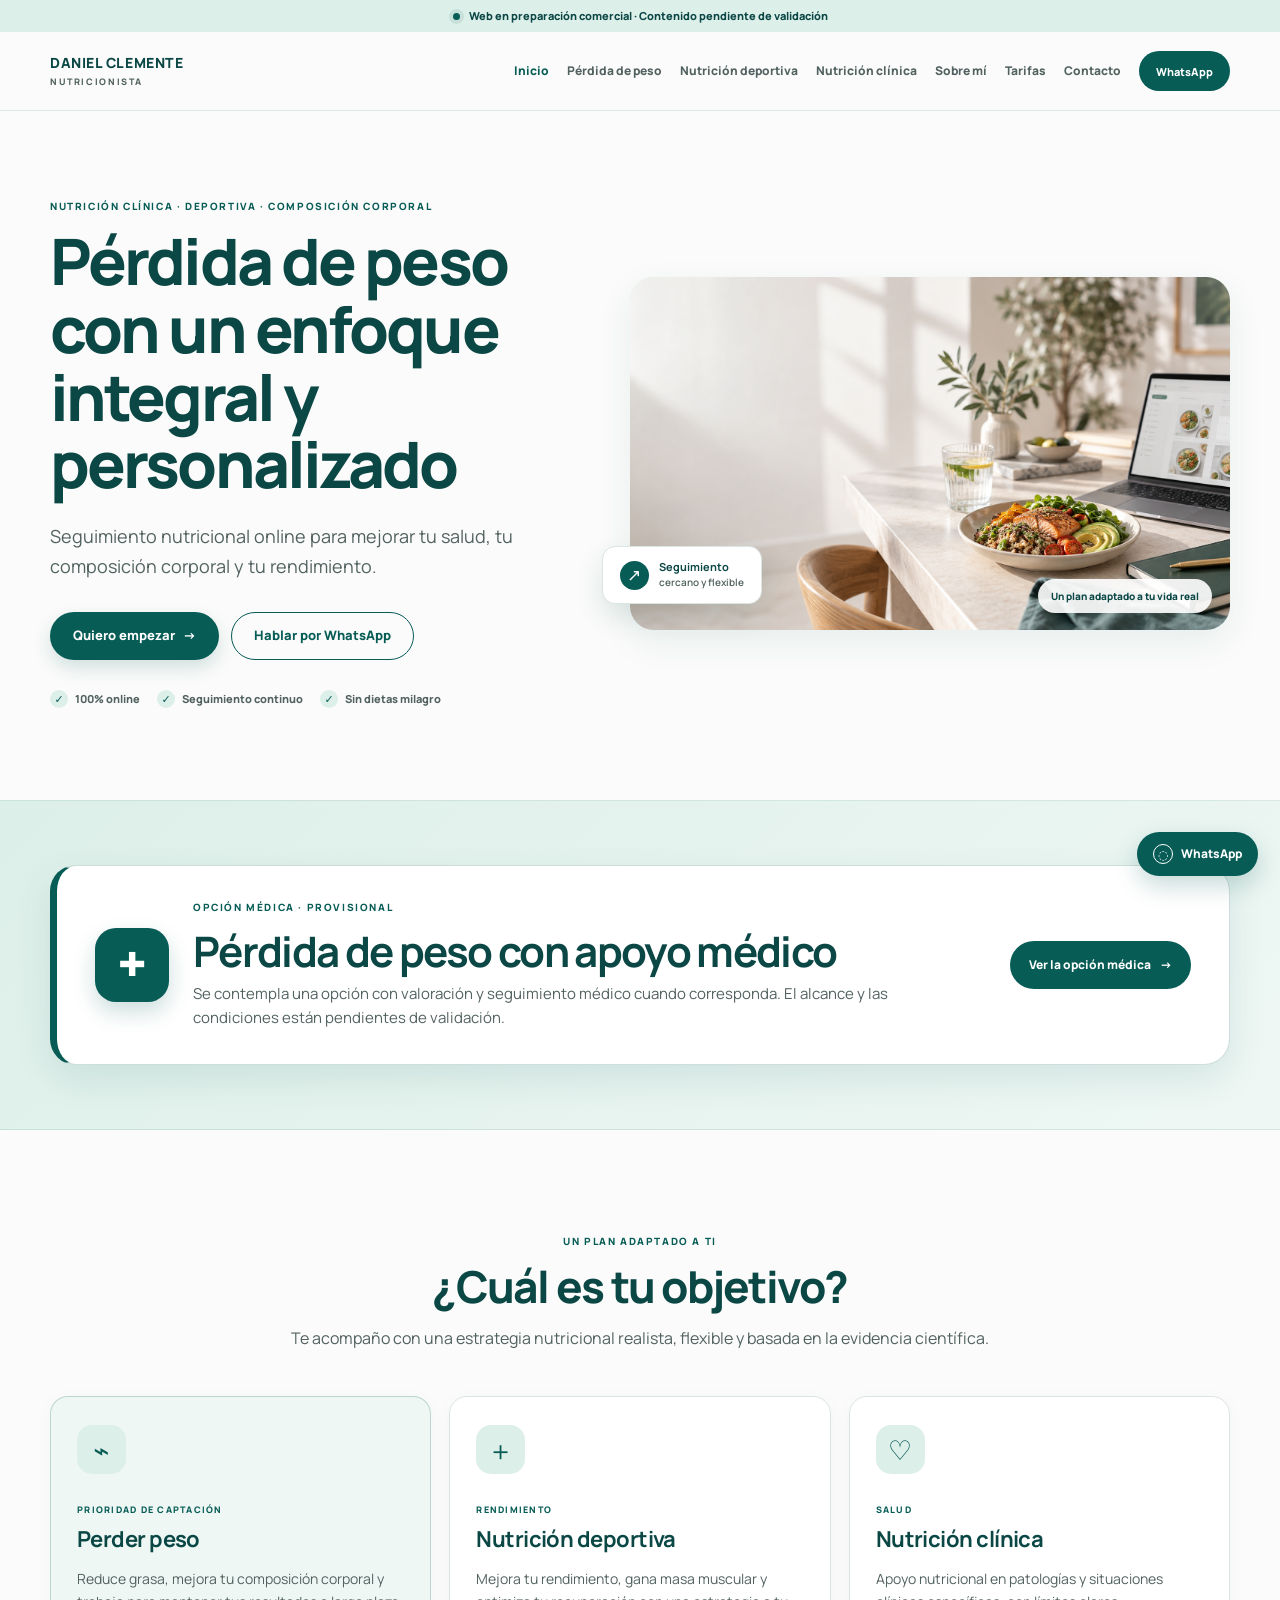
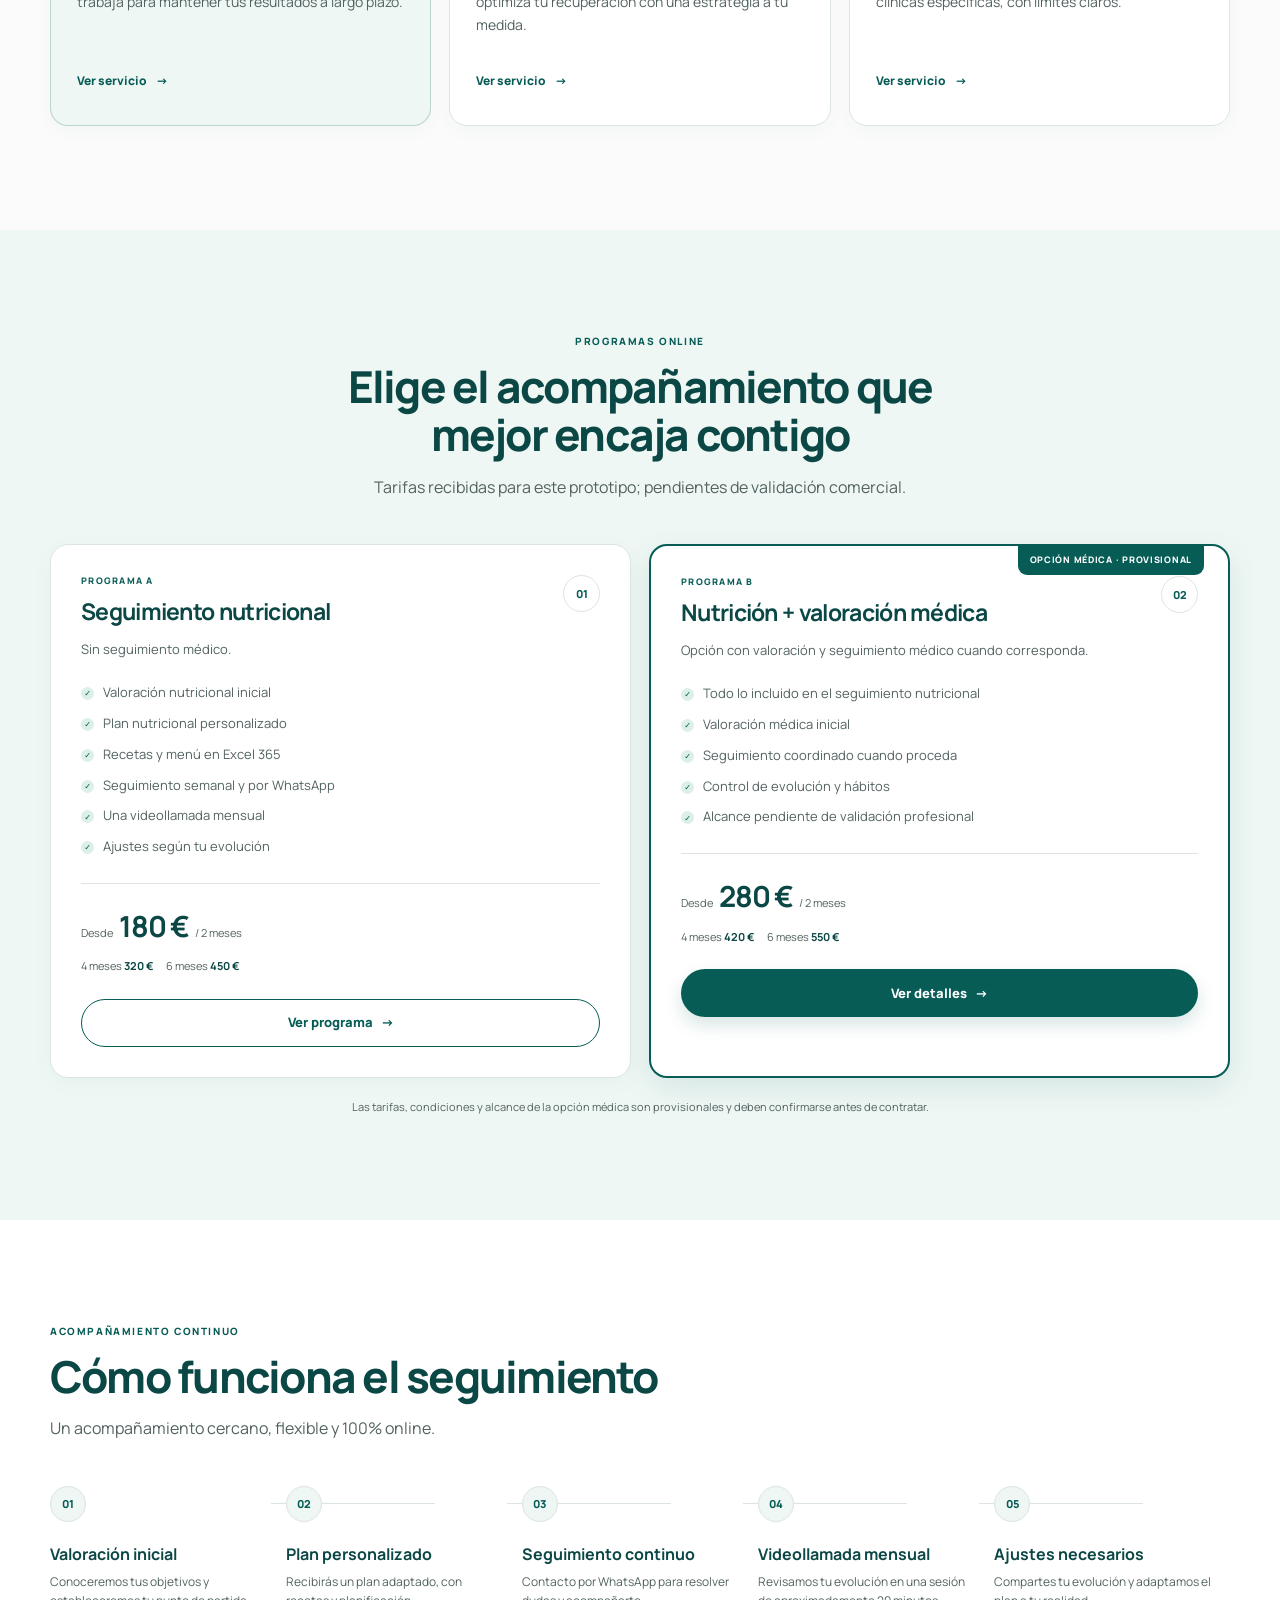
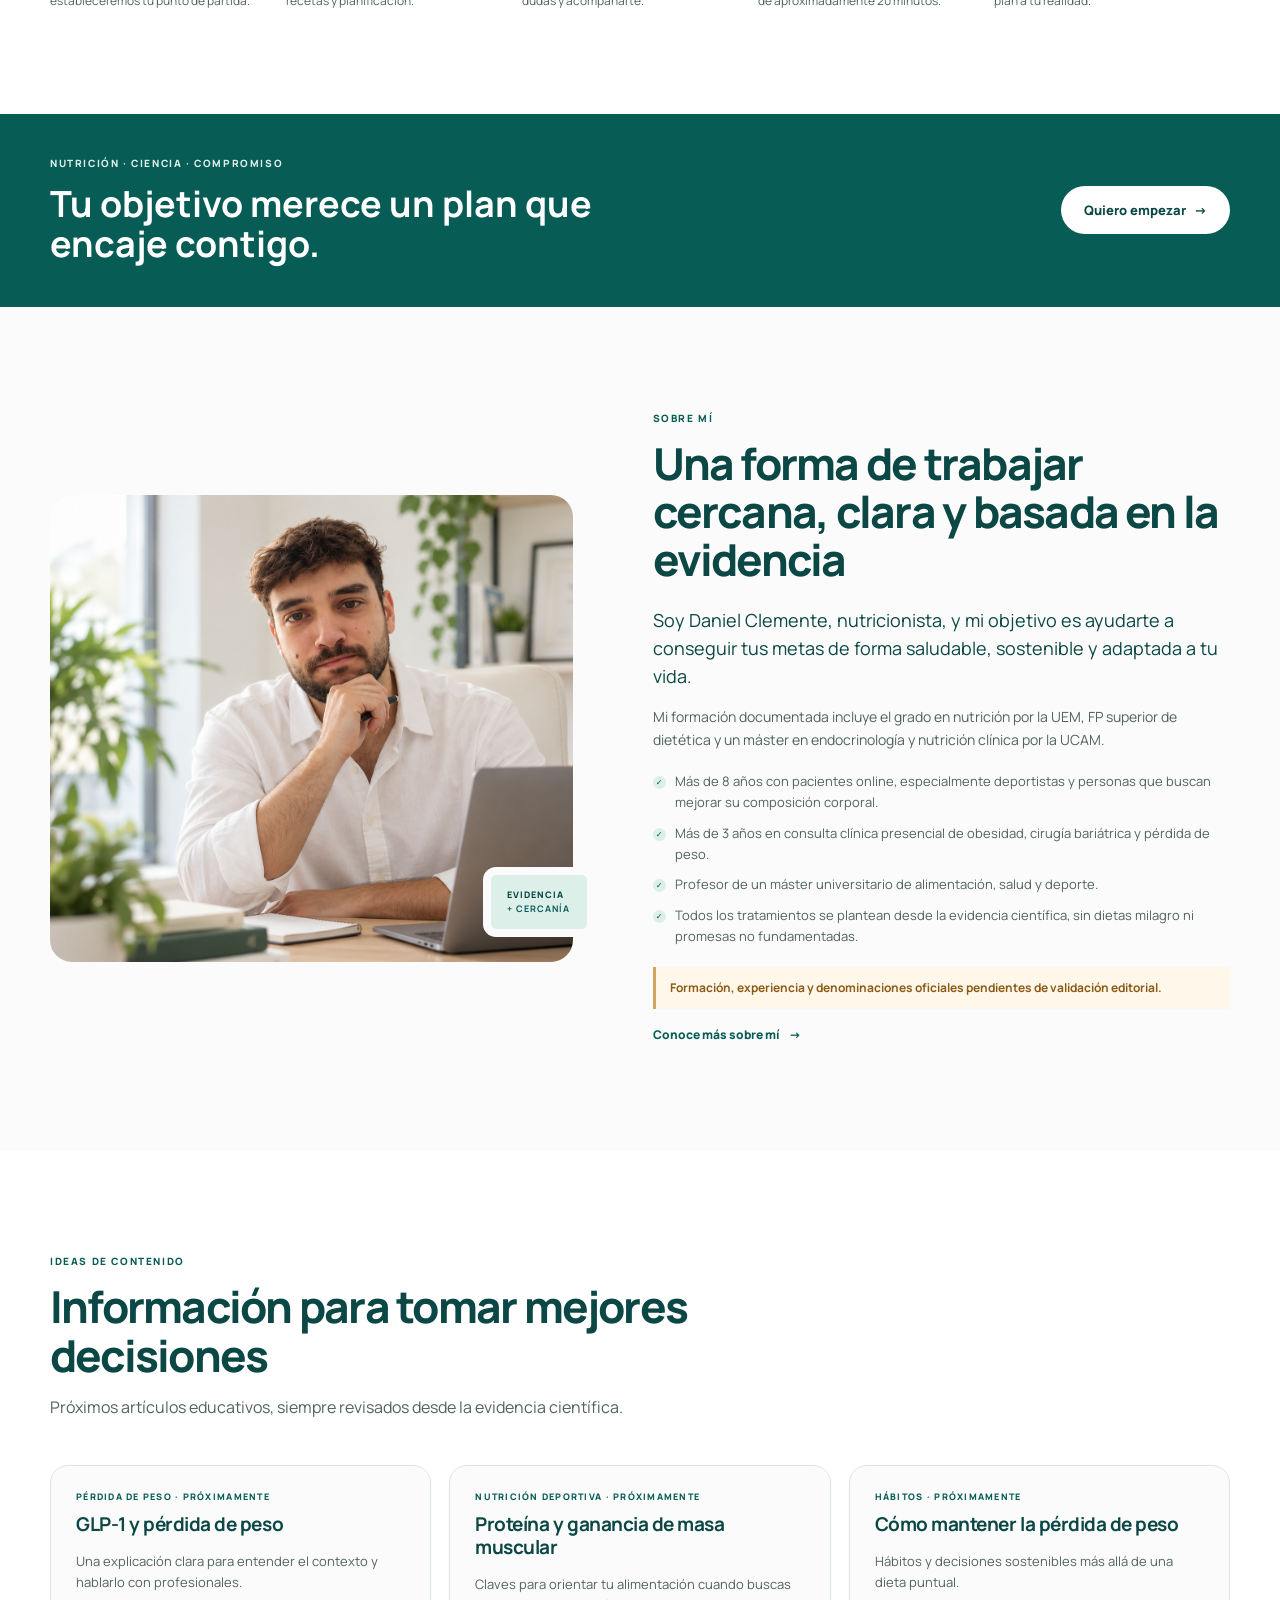
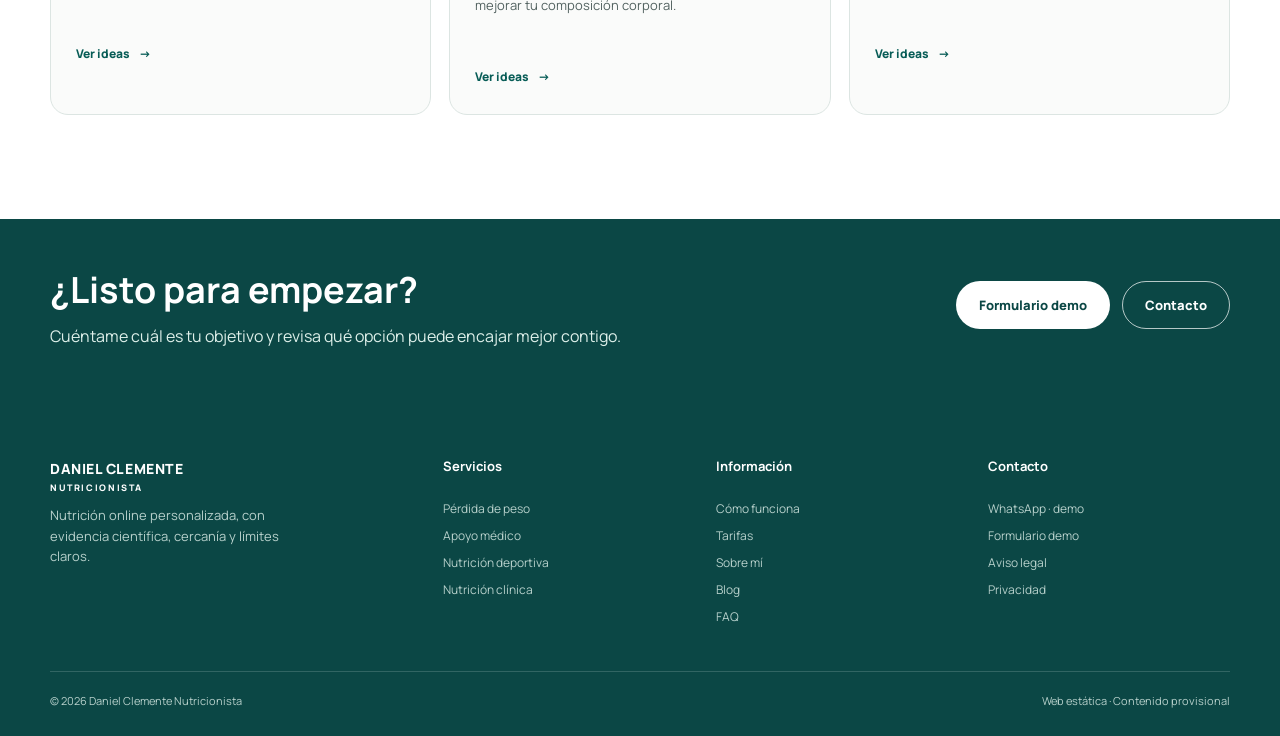
==== commit abd00d19: "feat: emphasize medical option and pricing order" ====
--- a/index.html
+++ b/index.html
@@ -47,18 +47,18 @@
 <main id="contenido">
   <section class="hero section" id="inicio" aria-labelledby="hero-title">
     <div class="container hero-grid">
-      <div class="hero-copy" data-reveal>
+      <div class="hero-copy">
         <p class="eyebrow">NUTRICIÓN CLÍNICA · DEPORTIVA · COMPOSICIÓN CORPORAL</p>
         <h1 id="hero-title">Pérdida de peso con un enfoque integral y personalizado</h1>
         <p class="hero-lead">Seguimiento nutricional online para mejorar tu salud, tu composición corporal y tu rendimiento.</p>
         <div class="hero-actions"><a class="button button-primary" href="perdida-de-peso.html">Quiero empezar <span aria-hidden="true">→</span></a><a class="button button-secondary" href="contacto.html#canales">Hablar por WhatsApp</a></div>
         <div class="hero-proof" aria-label="Características del servicio"><span><b aria-hidden="true">✓</b> 100% online</span><span><b aria-hidden="true">✓</b> Seguimiento continuo</span><span><b aria-hidden="true">✓</b> Sin dietas milagro</span></div>
       </div>
-      <div class="hero-media" data-reveal data-reveal-delay="120"><div class="hero-image-wrap"><img src="assets/hero-editorial.png" alt="Mesa luminosa con alimentos, planificación nutricional y un portátil" width="1672" height="941"><span class="image-caption">Un plan adaptado a tu vida real</span></div><div class="hero-float-card"><span aria-hidden="true">↗</span><strong>Seguimiento<br><small>cercano y flexible</small></strong></div></div>
+      <div class="hero-media"><div class="hero-image-wrap"><img src="assets/hero-editorial.png" alt="Mesa luminosa con alimentos, planificación nutricional y un portátil" width="1672" height="941"><span class="image-caption">Un plan adaptado a tu vida real</span></div><div class="hero-float-card"><span aria-hidden="true">↗</span><strong>Seguimiento<br><small>cercano y flexible</small></strong></div></div>
     </div>
   </section>
 
-  <section class="medical-strip section-small" aria-labelledby="medical-title" data-reveal><div class="container medical-inner"><div class="medical-icon" aria-hidden="true">✚</div><div><p class="eyebrow">APOYO MÉDICO</p><h2 id="medical-title">¿Necesitas apoyo médico para perder peso?</h2><p>Se contempla una opción con valoración y seguimiento médico cuando corresponda. El alcance y las condiciones están pendientes de validación.</p></div><a class="text-link" href="perdida-de-peso-con-apoyo-medico.html">Más información <span aria-hidden="true">→</span></a></div></section>
+  <section class="medical-strip section" aria-labelledby="medical-title"><div class="container medical-inner"><div class="medical-icon" aria-hidden="true">✚</div><div><p class="eyebrow">OPCIÓN MÉDICA · PROVISIONAL</p><h2 id="medical-title">Pérdida de peso con apoyo médico</h2><p>Se contempla una opción con valoración y seguimiento médico cuando corresponda. El alcance y las condiciones están pendientes de validación.</p></div><a class="text-link" href="perdida-de-peso-con-apoyo-medico.html">Ver la opción médica <span aria-hidden="true">→</span></a></div></section>
 
   <section class="section section-objectives" id="objetivos" aria-labelledby="objectives-title"><div class="container"><div class="section-heading centered" data-reveal><p class="eyebrow">UN PLAN ADAPTADO A TI</p><h2 id="objectives-title">¿Cuál es tu objetivo?</h2><p>Te acompaño con una estrategia nutricional realista, flexible y basada en la evidencia científica.</p></div><div class="objective-grid">
     <article class="service-card featured" data-reveal><div class="service-icon" aria-hidden="true">⌁</div><span class="card-kicker">PRIORIDAD DE CAPTACIÓN</span><h3>Perder peso</h3><p>Reduce grasa, mejora tu composición corporal y trabaja para mantener tus resultados a largo plazo.</p><a href="perdida-de-peso.html" class="card-link">Ver servicio <span aria-hidden="true">→</span></a></article>
@@ -66,14 +66,14 @@
     <article class="service-card" data-reveal data-reveal-delay="200"><div class="service-icon" aria-hidden="true">♡</div><span class="card-kicker">SALUD</span><h3>Nutrición clínica</h3><p>Apoyo nutricional en patologías y situaciones clínicas específicas, con límites claros.</p><a href="nutricion-clinica.html" class="card-link">Ver servicio <span aria-hidden="true">→</span></a></article>
   </div></div></section>
 
-  <section class="section section-process" id="seguimiento" aria-labelledby="process-title"><div class="container"><div class="section-heading" data-reveal><p class="eyebrow">ACOMPAÑAMIENTO CONTINUO</p><h2 id="process-title">Cómo funciona el seguimiento</h2><p>Un acompañamiento cercano, flexible y 100% online.</p></div><ol class="process-list">
-    <li data-reveal><span class="step-number">01</span><div><h3>Valoración inicial</h3><p>Conoceremos tus objetivos y estableceremos tu punto de partida.</p></div></li><li data-reveal><span class="step-number">02</span><div><h3>Plan personalizado</h3><p>Recibirás un plan adaptado, con recetas y planificación.</p></div></li><li data-reveal><span class="step-number">03</span><div><h3>Seguimiento continuo</h3><p>Contacto por WhatsApp para resolver dudas y acompañarte.</p></div></li><li data-reveal><span class="step-number">04</span><div><h3>Videollamada mensual</h3><p>Revisamos tu evolución en una sesión de aproximadamente 20 minutos.</p></div></li><li data-reveal><span class="step-number">05</span><div><h3>Ajustes necesarios</h3><p>Compartes tu evolución y adaptamos el plan a tu realidad.</p></div></li>
-  </ol></div></section>
-
   <section class="section section-pricing" id="tarifas" aria-labelledby="pricing-title"><div class="container"><div class="section-heading centered" data-reveal><p class="eyebrow">PROGRAMAS ONLINE</p><h2 id="pricing-title">Elige el acompañamiento que mejor encaja contigo</h2><p>Tarifas recibidas para este prototipo; pendientes de validación comercial.</p></div><div class="pricing-grid">
     <article class="pricing-card" data-reveal><div class="pricing-card-top"><div><span class="card-kicker">PROGRAMA A</span><h3>Seguimiento nutricional</h3></div><span class="price-icon">01</span></div><p class="pricing-intro">Sin seguimiento médico.</p><ul class="feature-list"><li>Valoración nutricional inicial</li><li>Plan nutricional personalizado</li><li>Recetas y menú en Excel 365</li><li>Seguimiento semanal y por WhatsApp</li><li>Una videollamada mensual</li><li>Ajustes según tu evolución</li></ul><div class="price-row"><span>Desde</span><strong>180 €</strong><small>/ 2 meses</small></div><div class="price-options"><span>4 meses <b>320 €</b></span><span>6 meses <b>450 €</b></span></div><a class="button button-secondary full-width" href="programas.html#programa-a">Ver programa <span aria-hidden="true">→</span></a></article>
     <article class="pricing-card pricing-card-recommended" data-reveal data-reveal-delay="120"><span class="recommended-badge">OPCIÓN MÉDICA · PROVISIONAL</span><div class="pricing-card-top"><div><span class="card-kicker">PROGRAMA B</span><h3>Nutrición + valoración médica</h3></div><span class="price-icon">02</span></div><p class="pricing-intro">Opción con valoración y seguimiento médico cuando corresponda.</p><ul class="feature-list"><li>Todo lo incluido en el seguimiento nutricional</li><li>Valoración médica inicial</li><li>Seguimiento coordinado cuando proceda</li><li>Control de evolución y hábitos</li><li>Alcance pendiente de validación profesional</li></ul><div class="price-row"><span>Desde</span><strong>280 €</strong><small>/ 2 meses</small></div><div class="price-options"><span>4 meses <b>420 €</b></span><span>6 meses <b>550 €</b></span></div><a class="button button-primary full-width" href="perdida-de-peso-con-apoyo-medico.html">Ver detalles <span aria-hidden="true">→</span></a></article>
   </div><p class="pricing-footnote">Las tarifas, condiciones y alcance de la opción médica son provisionales y deben confirmarse antes de contratar.</p></div></section>
+
+  <section class="section section-process" id="seguimiento" aria-labelledby="process-title"><div class="container"><div class="section-heading" data-reveal><p class="eyebrow">ACOMPAÑAMIENTO CONTINUO</p><h2 id="process-title">Cómo funciona el seguimiento</h2><p>Un acompañamiento cercano, flexible y 100% online.</p></div><ol class="process-list">
+    <li data-reveal><span class="step-number">01</span><div><h3>Valoración inicial</h3><p>Conoceremos tus objetivos y estableceremos tu punto de partida.</p></div></li><li data-reveal><span class="step-number">02</span><div><h3>Plan personalizado</h3><p>Recibirás un plan adaptado, con recetas y planificación.</p></div></li><li data-reveal><span class="step-number">03</span><div><h3>Seguimiento continuo</h3><p>Contacto por WhatsApp para resolver dudas y acompañarte.</p></div></li><li data-reveal><span class="step-number">04</span><div><h3>Videollamada mensual</h3><p>Revisamos tu evolución en una sesión de aproximadamente 20 minutos.</p></div></li><li data-reveal><span class="step-number">05</span><div><h3>Ajustes necesarios</h3><p>Compartes tu evolución y adaptamos el plan a tu realidad.</p></div></li>
+  </ol></div></section>
 
   <section class="cta-banner section-small" aria-label="Llamada a la acción" data-reveal><div class="container cta-banner-inner"><div><p class="eyebrow">NUTRICIÓN · CIENCIA · COMPROMISO</p><h2>Tu objetivo merece un plan que encaje contigo.</h2></div><a class="button button-light" href="contacto.html#formulario">Quiero empezar <span aria-hidden="true">→</span></a></div></section>
 
--- a/styles.css
+++ b/styles.css
@@ -3,11 +3,11 @@
 *{box-sizing:border-box}html{background:var(--warm);scroll-behavior:smooth}body{margin:0;color:var(--text);background:var(--warm);font-family:Manrope,system-ui,sans-serif;font-size:16px;line-height:1.6;-webkit-font-smoothing:antialiased}body.menu-open{overflow:hidden}img{display:block;max-width:100%;height:auto}a{color:inherit;text-decoration:none}button,input,select,textarea{font:inherit}button{cursor:pointer}.container{width:min(calc(100% - 48px),var(--max));margin-inline:auto}.section{padding:104px 0}.section-small{padding:42px 0}.skip-link{position:fixed;top:12px;left:12px;z-index:100;padding:10px 14px;color:var(--white);background:var(--dark);border-radius:10px;transform:translateY(-180%);transition:transform .2s ease}.skip-link:focus{transform:none}.site-notice{display:flex;align-items:center;justify-content:center;gap:9px;min-height:32px;padding:6px 16px;color:var(--dark);background:var(--soft);font-size:11px;font-weight:800;text-align:center}.site-notice span{width:7px;height:7px;border-radius:50%;background:var(--deep);box-shadow:0 0 0 4px rgba(7,92,86,.1)}
 .site-header{position:sticky;top:0;z-index:30;background:rgba(250,251,250,.94);border-bottom:1px solid rgba(220,229,226,.85);backdrop-filter:blur(16px)}.header-inner{display:flex;align-items:center;justify-content:space-between;min-height:78px}.brand{display:inline-flex;flex-direction:column;line-height:1}.brand-name{color:var(--dark);font-size:14px;font-weight:800;letter-spacing:.04em}.brand-role{margin-top:7px;color:var(--muted);font-size:9px;font-weight:800;letter-spacing:.18em}.brand-light .brand-name,.brand-light .brand-role{color:var(--white)}.site-nav{display:flex;align-items:center;gap:18px}.site-nav a:not(.button){color:var(--muted);font-size:12px;font-weight:800;transition:color .2s ease}.site-nav a:hover,.site-nav a.active,.site-nav a[aria-current=page]{color:var(--deep)}.button{display:inline-flex;align-items:center;justify-content:center;gap:8px;min-height:48px;padding:0 22px;border:1px solid transparent;border-radius:999px;font-size:13px;font-weight:800;line-height:1;transition:transform .2s ease,background-color .2s ease,border-color .2s ease,box-shadow .2s ease}.button:hover{transform:translateY(-2px)}.button:focus-visible,.site-nav a:focus-visible,.text-link:focus-visible,.card-link:focus-visible,.menu-toggle:focus-visible,summary:focus-visible{outline:3px solid rgba(7,92,86,.3);outline-offset:4px}.button-primary{color:var(--white);background:var(--deep);box-shadow:0 8px 18px rgba(7,92,86,.16)}.button-primary:hover{background:var(--dark);box-shadow:0 12px 24px rgba(7,92,86,.22)}.button-secondary{color:var(--deep);background:transparent;border-color:var(--deep)}.button-secondary:hover{background:var(--pale)}.button-small{min-height:40px;padding:0 16px;font-size:11px}.nav-cta{color:var(--white)!important;background:var(--deep)}.button-light{color:var(--dark);background:var(--white)}.button-light:hover{background:var(--soft)}.button-outline-light{color:var(--white);border-color:rgba(255,255,255,.7)}.button-outline-light:hover{background:rgba(255,255,255,.12)}.menu-toggle{display:none;width:42px;height:42px;border:1px solid var(--border);border-radius:10px;background:var(--white)}.menu-toggle span{display:block;width:18px;height:2px;margin:4px auto;background:var(--dark);border-radius:2px}
 .hero{padding-top:88px;padding-bottom:92px}.hero-grid{display:grid;grid-template-columns:minmax(0,.92fr) minmax(0,1.08fr);align-items:center;gap:68px}.hero-copy{max-width:680px}.eyebrow{margin:0 0 14px;color:var(--deep);font-size:10px;font-weight:800;letter-spacing:.16em;line-height:1.4}.hero h1{max-width:650px;margin:0;color:var(--dark);font-size:clamp(38px,5vw,64px);font-weight:780;letter-spacing:-.045em;line-height:1.06}.hero-lead{max-width:600px;margin:24px 0 30px;color:var(--muted);font-size:18px;line-height:1.65}.hero-actions{display:flex;flex-wrap:wrap;gap:12px}.hero-proof{display:flex;flex-wrap:wrap;gap:17px;margin-top:30px;color:var(--muted);font-size:11px;font-weight:800}.hero-proof b{display:inline-grid;place-items:center;width:18px;height:18px;margin-right:5px;color:var(--deep);border-radius:50%;background:var(--soft);font-size:11px}.hero-media{position:relative}.hero-image-wrap{position:relative;overflow:hidden;border-radius:24px;background:var(--soft);box-shadow:var(--shadow)}.hero-image-wrap img{width:100%;aspect-ratio:1.7;object-fit:cover}.image-caption{position:absolute;right:18px;bottom:17px;padding:9px 13px;color:var(--dark);background:rgba(255,255,255,.9);border-radius:999px;font-size:10px;font-weight:800;box-shadow:0 6px 20px rgba(11,71,69,.12)}.hero-float-card{position:absolute;left:-28px;bottom:26px;display:flex;align-items:center;gap:10px;padding:13px 17px;color:var(--dark);background:var(--white);border:1px solid var(--border);border-radius:13px;box-shadow:0 12px 28px rgba(11,71,69,.12);font-size:11px;line-height:1.35}.hero-float-card>span{display:grid;place-items:center;width:29px;height:29px;color:var(--white);background:var(--deep);border-radius:50%;font-size:17px}.hero-float-card small{color:var(--muted);font-size:10px;font-weight:600}
-.medical-strip{background:var(--pale)}.medical-inner{display:grid;grid-template-columns:54px 1fr auto;align-items:center;gap:20px}.medical-icon{display:grid;place-items:center;width:54px;height:54px;color:var(--deep);border:1px solid rgba(7,92,86,.16);border-radius:16px;background:var(--white);font-size:24px}.medical-inner h2{margin:0 0 4px;color:var(--dark);font-size:22px;line-height:1.25;letter-spacing:-.025em}.medical-inner p:last-child{max-width:760px;margin:0;color:var(--muted);font-size:13px}.text-link,.card-link{display:inline-flex;align-items:center;gap:9px;color:var(--deep);font-size:12px;font-weight:800;transition:gap .2s ease}.text-link:hover,.card-link:hover{gap:13px}
+.medical-strip{padding:64px 0;background:linear-gradient(135deg,var(--soft),var(--pale));border-block:1px solid rgba(7,92,86,.1)}.medical-inner{display:grid;grid-template-columns:74px minmax(0,1fr) auto;align-items:center;gap:24px;padding:34px 38px;border:1px solid rgba(7,92,86,.2);border-left:7px solid var(--deep);border-radius:26px;background:var(--white);box-shadow:0 14px 36px rgba(7,92,86,.1)}.medical-icon{display:grid;place-items:center;width:74px;height:74px;color:var(--white);border-radius:21px;background:var(--deep);font-size:33px;box-shadow:0 10px 22px rgba(7,92,86,.2)}.medical-inner h2{margin:0 0 8px;color:var(--dark);font-size:clamp(28px,4vw,42px);line-height:1.1;letter-spacing:-.04em}.medical-inner p:last-child{max-width:760px;margin:0;color:var(--muted);font-size:15px;line-height:1.6}.text-link,.card-link{display:inline-flex;align-items:center;gap:9px;color:var(--deep);font-size:12px;font-weight:800;transition:gap .2s ease}.medical-inner .text-link{min-height:48px;padding:0 19px;color:var(--white);background:var(--deep);border-radius:999px;white-space:nowrap}.medical-inner .text-link:hover{color:var(--white);background:var(--dark);gap:13px}.text-link:hover,.card-link:hover{gap:13px}
 .section-heading{max-width:700px;margin-bottom:44px}.section-heading.centered{margin-right:auto;margin-left:auto;text-align:center}.section-heading h2,.about-copy h2,.contact-copy h2{margin:0;color:var(--dark);font-size:clamp(30px,4vw,44px);font-weight:760;letter-spacing:-.04em;line-height:1.1}.section-heading p:last-child{margin:16px 0 0;color:var(--muted);font-size:16px}.objective-grid{display:grid;grid-template-columns:repeat(3,1fr);gap:18px}.service-card{min-height:330px;padding:28px 26px;border:1px solid var(--border);border-radius:var(--radius);background:var(--white);box-shadow:0 4px 20px rgba(7,92,86,.03);transition:transform .25s ease,box-shadow .25s ease,border-color .25s ease}.service-card:hover{transform:translateY(-5px);border-color:rgba(7,92,86,.3);box-shadow:var(--shadow)}.service-card.featured{border-color:rgba(7,92,86,.22);background:var(--pale)}.service-icon{display:grid;place-items:center;width:49px;height:49px;margin-bottom:30px;color:var(--deep);border-radius:15px;background:var(--soft);font-size:27px;font-weight:300}.card-kicker,.blog-category{display:block;margin-bottom:10px;color:var(--deep);font-size:9px;font-weight:800;letter-spacing:.14em;line-height:1.4}.service-card h3,.blog-card h3{margin:0;color:var(--dark);font-size:22px;line-height:1.2;letter-spacing:-.025em}.service-card p{min-height:78px;margin:14px 0 22px;color:var(--muted);font-size:14px;line-height:1.65}.section-process{background:var(--white)}.process-list{display:grid;grid-template-columns:repeat(5,1fr);gap:0;margin:0;padding:0;list-style:none}.process-list li{position:relative;padding:0 18px 0 0}.process-list li:not(:last-child):after{position:absolute;top:17px;right:15px;width:calc(100% - 72px);height:1px;content:"";background:var(--border);transform:translateX(100%)}.step-number{display:grid;place-items:center;width:36px;height:36px;margin-bottom:22px;color:var(--deep);border:1px solid var(--border);border-radius:50%;background:var(--pale);font-size:11px;font-weight:800}.process-list h3{margin:0 0 8px;color:var(--dark);font-size:16px;line-height:1.25}.process-list p{margin:0;color:var(--muted);font-size:12px;line-height:1.6}
 .section-pricing{background:var(--pale)}.pricing-grid{display:grid;grid-template-columns:repeat(2,1fr);gap:20px}.pricing-card{position:relative;padding:30px;border:1px solid var(--border);border-radius:var(--radius);background:var(--white);box-shadow:0 5px 22px rgba(7,92,86,.04)}.pricing-card-recommended{border:2px solid var(--deep);box-shadow:0 10px 30px rgba(7,92,86,.1)}.recommended-badge{position:absolute;top:0;right:24px;padding:7px 12px;color:var(--white);background:var(--deep);border-radius:0 0 9px 9px;font-size:9px;font-weight:800;letter-spacing:.08em}.pricing-card-top{display:flex;align-items:flex-start;justify-content:space-between;gap:18px;margin-bottom:14px}.pricing-card h3{margin:0;color:var(--dark);font-size:23px;line-height:1.2;letter-spacing:-.03em}.price-icon{display:grid;place-items:center;width:37px;height:37px;flex:none;color:var(--deep);border:1px solid var(--border);border-radius:50%;font-size:11px;font-weight:800}.pricing-intro{margin:0 0 22px;color:var(--muted);font-size:13px}.feature-list,.about-list,.clean-list{display:grid;gap:10px;margin:0 0 26px;padding:0;list-style:none}.feature-list li,.about-list li{position:relative;padding-left:22px;color:var(--muted);font-size:13px}.feature-list li:before,.about-list li:before{position:absolute;top:5px;left:0;width:13px;height:13px;content:"✓";display:grid;place-items:center;color:var(--deep);background:var(--soft);border-radius:50%;font-size:8px;font-weight:800}.price-row{display:flex;align-items:baseline;gap:6px;padding-top:19px;border-top:1px solid var(--border)}.price-row span,.price-row small{color:var(--muted);font-size:11px}.price-row strong{color:var(--dark);font-size:29px;letter-spacing:-.04em}.price-options{display:flex;gap:12px;margin:8px 0 24px;color:var(--muted);font-size:11px}.price-options b{color:var(--dark)}.full-width{width:100%}.pricing-footnote{margin:20px 0 0;color:var(--muted);font-size:11px;text-align:center}.cta-banner{color:var(--white);background:var(--deep)}.cta-banner .eyebrow,.final-cta .eyebrow{color:var(--soft)}.cta-banner h2{max-width:620px;margin:0;color:var(--white);font-size:clamp(25px,3vw,36px);line-height:1.12}.cta-banner-inner,.final-cta-inner{display:flex;align-items:center;justify-content:space-between;gap:30px}
 .about-grid{display:grid;grid-template-columns:minmax(0,.95fr) minmax(0,1.05fr);align-items:center;gap:80px}.about-media{position:relative}.about-media img{width:100%;aspect-ratio:1.12;object-fit:cover;border-radius:22px}.about-stamp{position:absolute;right:-22px;bottom:25px;padding:13px 16px;color:var(--dark);background:var(--soft);border:8px solid var(--warm);border-radius:13px;font-size:9px;font-weight:800;letter-spacing:.12em;line-height:1.55}.about-stamp strong{color:var(--deep)}.about-copy .lead{margin:23px 0 16px;color:var(--dark);font-size:18px;line-height:1.55}.about-copy>p:not(.eyebrow):not(.lead):not(.provisional){margin:0 0 20px;color:var(--muted);font-size:14px}.about-list{margin:0 0 20px}.blog-section{background:var(--white)}.blog-grid{display:grid;grid-template-columns:repeat(3,1fr);gap:18px}.blog-card{min-height:246px;padding:25px;border:1px solid var(--border);border-radius:var(--radius);background:var(--warm);transition:transform .25s ease,box-shadow .25s ease}.blog-card:hover{transform:translateY(-4px);box-shadow:var(--shadow)}.blog-card h3{font-size:19px}.blog-card p{min-height:68px;margin:15px 0 21px;color:var(--muted);font-size:13px}
 .final-cta{color:var(--white);background:var(--dark)}.final-cta h2{margin:0 0 6px;color:var(--white);font-size:clamp(26px,3vw,36px)}.final-cta p{margin:0;color:var(--soft)}.final-cta .hero-actions{flex:none}.provisional{padding:12px 14px;color:var(--warn);border-left:3px solid #D3A45D;background:#FFF8EA;font-size:12px;line-height:1.5}.warning{padding:15px;color:var(--warn);border:1px solid #E7C98E;border-radius:12px;background:#FFF8EA}.grid-2,.grid-3,.grid-4,.pricing-grid{display:grid;gap:18px}.grid-2{grid-template-columns:repeat(2,1fr)}.grid-3{grid-template-columns:repeat(3,1fr)}.grid-4{grid-template-columns:repeat(4,1fr)}.cards article,.notice-card,.price-card{padding:28px;border:1px solid var(--border);border-radius:var(--radius);background:var(--white);box-shadow:0 4px 18px rgba(7,92,86,.04)}.cards h2,.price-card h2,.notice-card h2{font-size:24px}.tag{display:inline-block;margin-bottom:12px;padding:5px 9px;border-radius:999px;color:var(--deep);background:var(--pale);font-size:10px;font-weight:800;letter-spacing:.12em;text-transform:uppercase}.mini-list{display:grid;gap:10px}.mini-list p{margin:0;padding:16px 18px;border:1px solid var(--border);border-radius:var(--radius);background:var(--white);font-weight:700}.clean-list li{padding-left:22px;position:relative;color:var(--muted)}.clean-list li:before{content:'✓';position:absolute;left:0;color:var(--deep);font-weight:800}.pricing-grid .price-card{display:flex;flex-direction:column}.price-card .tariffs{margin-top:auto;padding-top:16px}.tariffs p{display:flex;justify-content:space-between;margin:0;padding:9px 0;border-bottom:1px solid var(--border);color:var(--muted)}.tariffs span{color:var(--dark);font-weight:800}.price-card.highlighted{border:2px solid var(--deep)}.steps{display:grid;grid-template-columns:repeat(5,1fr);gap:16px;margin:0;padding:0;list-style:none}.steps li{padding:22px;border:1px solid var(--border);border-radius:var(--radius);background:var(--white)}.steps li>span{display:grid;place-items:center;width:34px;height:34px;margin-bottom:18px;color:var(--deep);border-radius:50%;background:var(--soft);font-size:11px;font-weight:800}.steps h2{font-size:20px}.steps p{color:var(--muted);font-size:13px}.faq-list{display:grid;gap:12px;max-width:850px}.faq-list details{padding:20px 22px;border:1px solid var(--border);border-radius:14px;background:var(--white)}.faq-list summary{color:var(--dark);font-weight:800;cursor:pointer}.faq-list p{margin:14px 0 0;color:var(--muted)}.contact-grid{display:grid;grid-template-columns:.85fr 1.15fr;gap:64px;align-items:start}.contact-copy{padding-top:18px}.contact-form{padding:30px;border:1px solid var(--border);border-radius:var(--radius);background:var(--white);box-shadow:var(--shadow)}.form-row{display:grid;gap:7px;margin-bottom:16px}.form-row label{color:var(--dark);font-size:13px;font-weight:800}.form-row input,.form-row select,.form-row textarea{width:100%;padding:12px 13px;border:1px solid var(--border);border-radius:10px;color:var(--text);background:var(--white);outline:none}.form-row input:focus,.form-row select:focus,.form-row textarea:focus{border-color:var(--deep);box-shadow:0 0 0 3px rgba(7,92,86,.1)}.form-row.invalid input{border-color:#B24A3D}.form-row small{min-height:17px;color:#B24A3D;font-size:11px}.form-privacy{margin:14px 0 0;color:var(--muted);font-size:11px}.form-status{margin:13px 0 0;color:var(--deep);font-size:12px;font-weight:800}.site-footer{padding:64px 0 26px;color:var(--soft);background:var(--dark)}.site-footer p{max-width:260px;color:#B7D0CB;font-size:13px}.site-footer h2{margin:0 0 14px;color:var(--white);font-size:13px}.footer-grid{display:grid;grid-template-columns:1.5fr 1fr 1fr 1fr;gap:30px;padding-bottom:45px}.footer-grid>div:not(:first-child){display:flex;flex-direction:column;gap:8px}.footer-grid a:not(.brand){color:#B7D0CB;font-size:12px}.footer-grid a:not(.brand):hover{color:var(--white)}.footer-bottom{display:flex;align-items:center;justify-content:space-between;gap:20px;padding-top:20px;border-top:1px solid rgba(183,208,203,.22);color:#B7D0CB;font-size:11px}.mobile-contact-bar,.contact-float{position:fixed;z-index:20;color:var(--white);background:var(--deep);font-weight:800;box-shadow:0 10px 24px rgba(7,92,86,.22)}.mobile-contact-bar{right:12px;bottom:calc(12px + env(safe-area-inset-bottom));left:12px;display:none;align-items:center;justify-content:center;min-height:50px;border-radius:999px;font-size:13px;opacity:0;pointer-events:none;transform:translateY(120%);transition:opacity .25s ease,transform .25s ease}.mobile-contact-bar.is-visible{opacity:1;pointer-events:auto;transform:none}.contact-float{right:22px;bottom:24px;display:flex;align-items:center;gap:8px;padding:12px 16px;border-radius:999px;font-size:12px}.contact-float span:first-child{display:grid;place-items:center;width:20px;height:20px;border:1px solid currentColor;border-radius:50%}.no-script{padding:12px 18px;color:var(--dark);background:var(--soft);font-size:12px;text-align:center}.js [data-reveal]{opacity:0;transform:translateY(18px);transition:opacity .65s ease,transform .65s cubic-bezier(.2,.7,.2,1)}.js [data-reveal].is-visible{opacity:1;transform:none}.js [data-reveal-delay="100"]{transition-delay:100ms}.js [data-reveal-delay="120"]{transition-delay:120ms}.js [data-reveal-delay="200"]{transition-delay:200ms}@media (prefers-reduced-motion:reduce){html{scroll-behavior:auto}.js [data-reveal],.js [data-reveal].is-visible{opacity:1;transform:none;transition:none}.button,.service-card,.blog-card{transition:none}}
 @media (max-width:1100px){.site-nav{gap:12px}.site-nav a:not(.button){font-size:11px}.hero-grid{gap:42px}.about-grid{gap:48px}.contact-grid{gap:40px}}
 @media (max-width:980px){.container{width:min(calc(100% - 40px),var(--max))}.menu-toggle{display:block}.site-nav{position:absolute;top:100%;right:20px;left:20px;visibility:hidden;display:flex;flex-direction:column;align-items:stretch;gap:0;padding:10px;border:1px solid var(--border);border-radius:14px;background:var(--white);box-shadow:var(--shadow);opacity:0;transform:translateY(-8px);transition:opacity .2s ease,transform .2s ease,visibility .2s}.menu-open .site-nav{visibility:visible;opacity:1;transform:none}.site-nav a:not(.button){padding:12px;border-radius:10px;font-size:14px}.site-nav a:not(.button):hover{background:var(--pale)}.site-nav .button{margin-top:8px}.hero-grid,.about-grid,.contact-grid{grid-template-columns:1fr}.hero-copy{max-width:720px}.hero-media{max-width:720px;margin:0 auto;width:100%}.objective-grid,.blog-grid,.grid-3,.grid-4{grid-template-columns:repeat(2,1fr)}.objective-grid .service-card:last-child,.blog-grid .blog-card:last-child{grid-column:span 2}.process-list,.steps{grid-template-columns:repeat(3,1fr);row-gap:38px}.process-list li:nth-child(3):after{display:none}.steps li:nth-child(4){grid-column:1}.pricing-grid{gap:14px}.footer-grid{grid-template-columns:1.5fr 1fr 1fr}.footer-grid>div:last-child{grid-column:span 3}}
-@media (max-width:640px){.container{width:min(calc(100% - 36px),var(--max))}.site-notice{font-size:10px;line-height:1.3}.header-inner{min-height:70px}.brand-name{font-size:12px}.brand-role{font-size:8px;margin-top:6px}.hero,.section{padding:76px 0}.hero{padding-top:54px}.hero h1{font-size:39px}.hero-lead{font-size:16px}.hero-actions{display:grid;grid-template-columns:1fr}.hero-actions .button{width:100%}.hero-proof{gap:9px 13px;font-size:10px}.hero-float-card{left:12px;bottom:14px;padding:10px 12px}.image-caption{right:10px;bottom:10px;padding:7px 10px;font-size:9px}.medical-inner{grid-template-columns:42px 1fr;gap:12px}.medical-icon{width:42px;height:42px;border-radius:12px}.medical-inner h2{font-size:18px}.medical-inner p:last-child{grid-column:1/-1;font-size:12px}.medical-inner .text-link{grid-column:2;font-size:11px}.section-heading{margin-bottom:30px}.section-heading h2,.about-copy h2,.contact-copy h2{font-size:31px}.objective-grid,.blog-grid,.grid-2,.grid-3,.grid-4,.pricing-grid,.steps{grid-template-columns:1fr}.objective-grid .service-card:last-child,.blog-grid .blog-card:last-child{grid-column:auto}.service-card{min-height:0;padding:24px}.service-card p{min-height:0}.process-list{grid-template-columns:1fr;gap:0}.process-list li{display:grid;grid-template-columns:38px 1fr;gap:16px;padding:0 0 28px}.process-list li:not(:last-child):after{top:39px;right:auto;left:17px;width:1px;height:calc(100% - 29px);transform:none}.step-number{margin:0}.steps li:nth-child(4){grid-column:auto}.pricing-card{padding:24px}.pricing-card-recommended{margin-top:12px}.cta-banner-inner,.final-cta-inner{align-items:flex-start;flex-direction:column}.cta-banner .button,.final-cta .button{width:100%}.about-stamp{right:10px;bottom:12px}.about-copy .lead{font-size:16px}.contact-grid{gap:30px}.contact-form{padding:22px 18px}.footer-grid{grid-template-columns:1fr 1fr;gap:34px 22px;padding-bottom:38px}.footer-grid>div:first-child{grid-column:span 2}.footer-grid>div:last-child{grid-column:auto}.footer-bottom{align-items:flex-start;flex-direction:column}.contact-float{display:none}.mobile-contact-bar{display:flex}body{padding-bottom:78px}.site-footer{padding-bottom:92px}}
+@media (max-width:640px){.container{width:min(calc(100% - 36px),var(--max))}.site-notice{font-size:10px;line-height:1.3}.header-inner{min-height:70px}.brand-name{font-size:12px}.brand-role{font-size:8px;margin-top:6px}.hero,.section{padding:76px 0}.hero{padding-top:54px}.hero h1{font-size:39px}.hero-lead{font-size:16px}.hero-actions{display:grid;grid-template-columns:1fr}.hero-actions .button{width:100%}.hero-proof{gap:9px 13px;font-size:10px}.hero-float-card{left:12px;bottom:14px;padding:10px 12px}.image-caption{right:10px;bottom:10px;padding:7px 10px;font-size:9px}.medical-strip{padding:30px 0}.medical-inner{grid-template-columns:52px 1fr;gap:14px;padding:24px 20px;border-left-width:5px;border-radius:20px}.medical-icon{width:52px;height:52px;border-radius:15px;font-size:25px}.medical-inner h2{font-size:25px}.medical-inner p:last-child{grid-column:1/-1;font-size:12px}.medical-inner .text-link{grid-column:1/-1;justify-self:start;font-size:11px}.section-heading{margin-bottom:30px}.section-heading h2,.about-copy h2,.contact-copy h2{font-size:31px}.objective-grid,.blog-grid,.grid-2,.grid-3,.grid-4,.pricing-grid,.steps{grid-template-columns:1fr}.objective-grid .service-card:last-child,.blog-grid .blog-card:last-child{grid-column:auto}.service-card{min-height:0;padding:24px}.service-card p{min-height:0}.process-list{grid-template-columns:1fr;gap:0}.process-list li{display:grid;grid-template-columns:38px 1fr;gap:16px;padding:0 0 28px}.process-list li:not(:last-child):after{top:39px;right:auto;left:17px;width:1px;height:calc(100% - 29px);transform:none}.step-number{margin:0}.steps li:nth-child(4){grid-column:auto}.pricing-card{padding:24px}.pricing-card-recommended{margin-top:12px}.cta-banner-inner,.final-cta-inner{align-items:flex-start;flex-direction:column}.cta-banner .button,.final-cta .button{width:100%}.about-stamp{right:10px;bottom:12px}.about-copy .lead{font-size:16px}.contact-grid{gap:30px}.contact-form{padding:22px 18px}.footer-grid{grid-template-columns:1fr 1fr;gap:34px 22px;padding-bottom:38px}.footer-grid>div:first-child{grid-column:span 2}.footer-grid>div:last-child{grid-column:auto}}
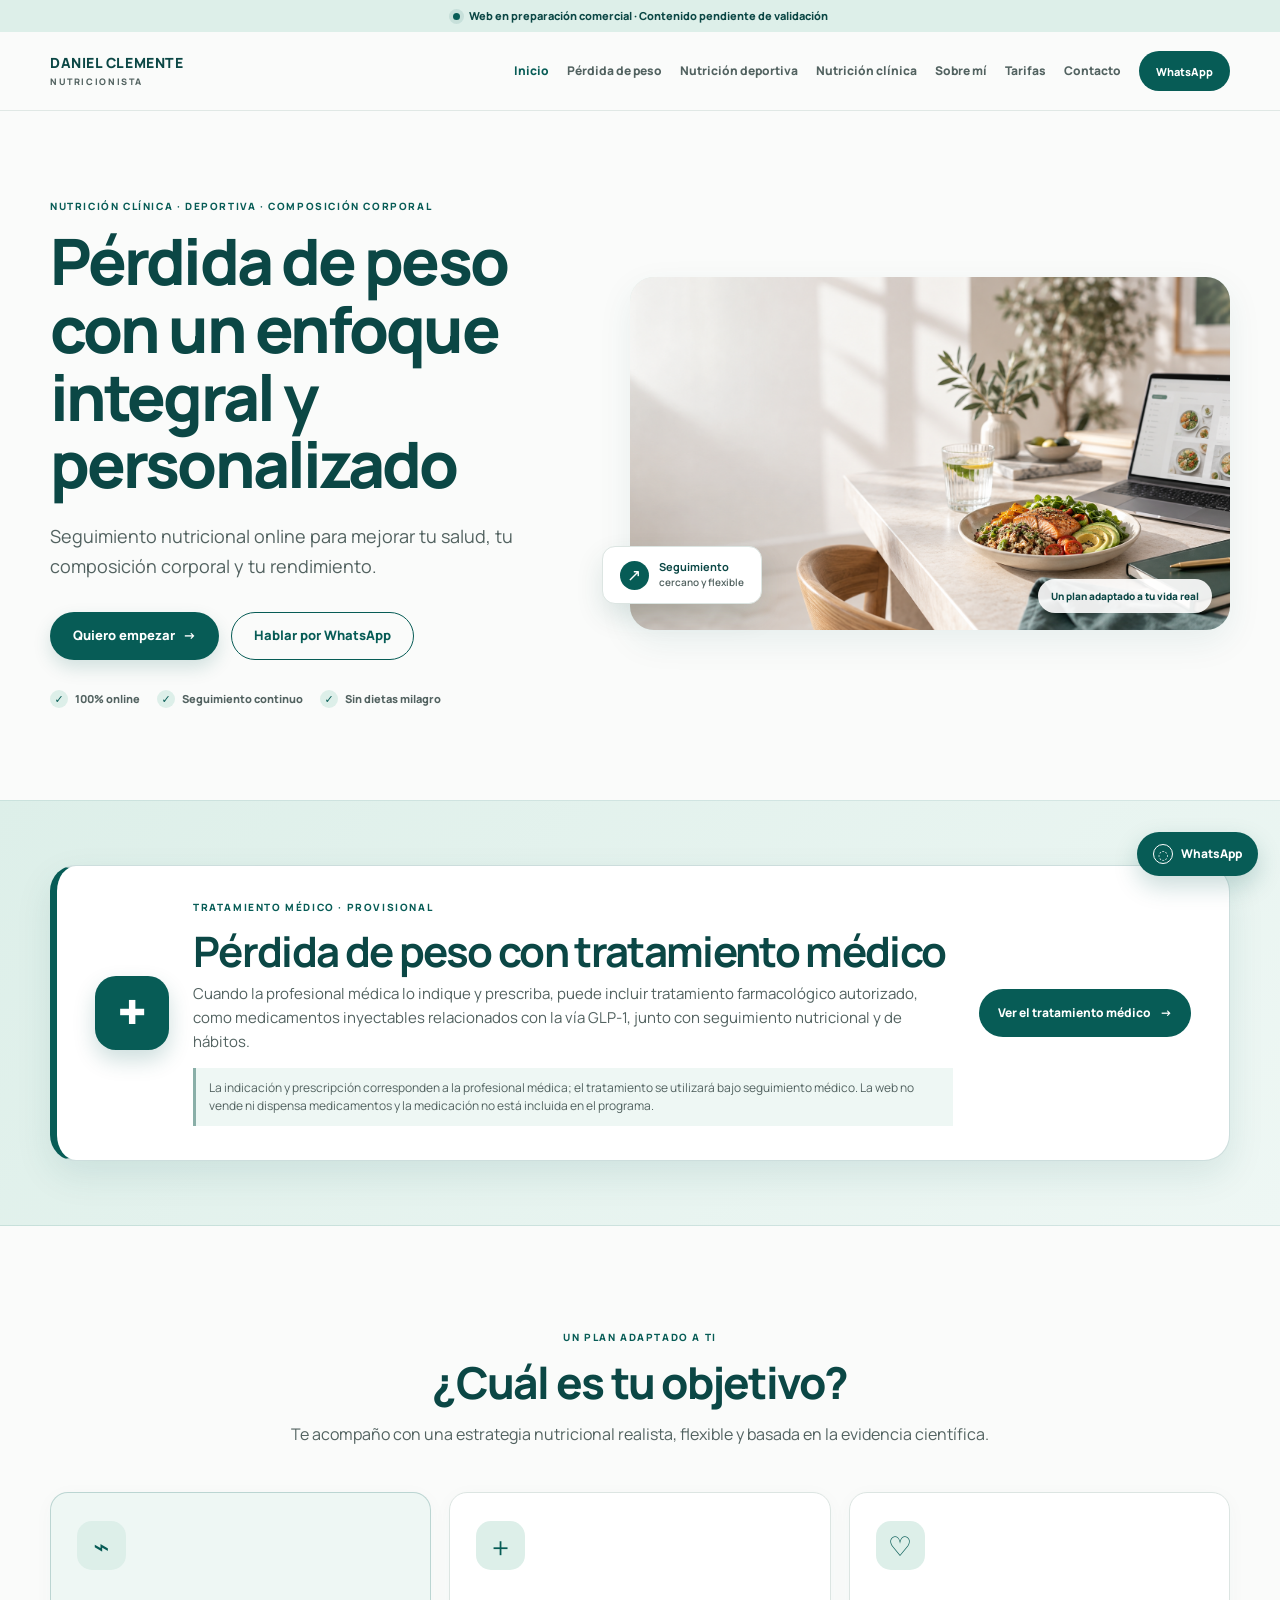
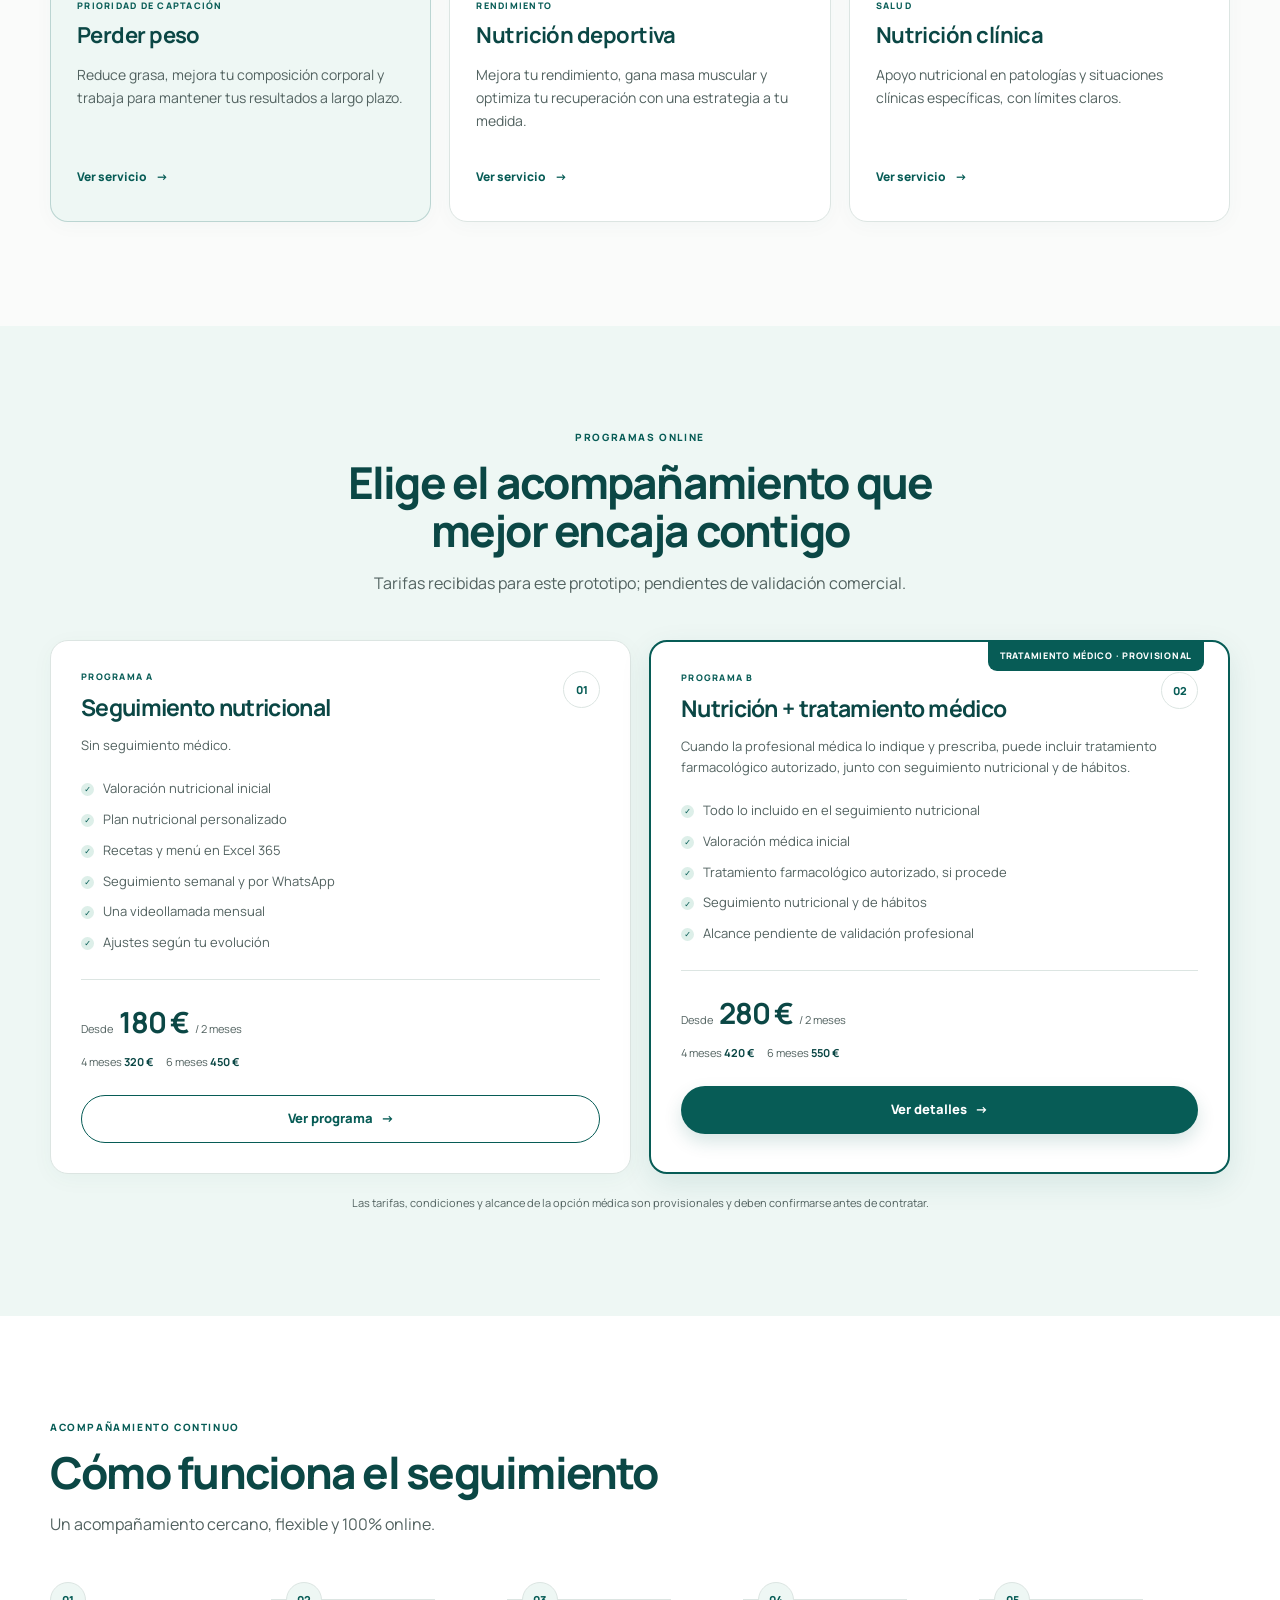
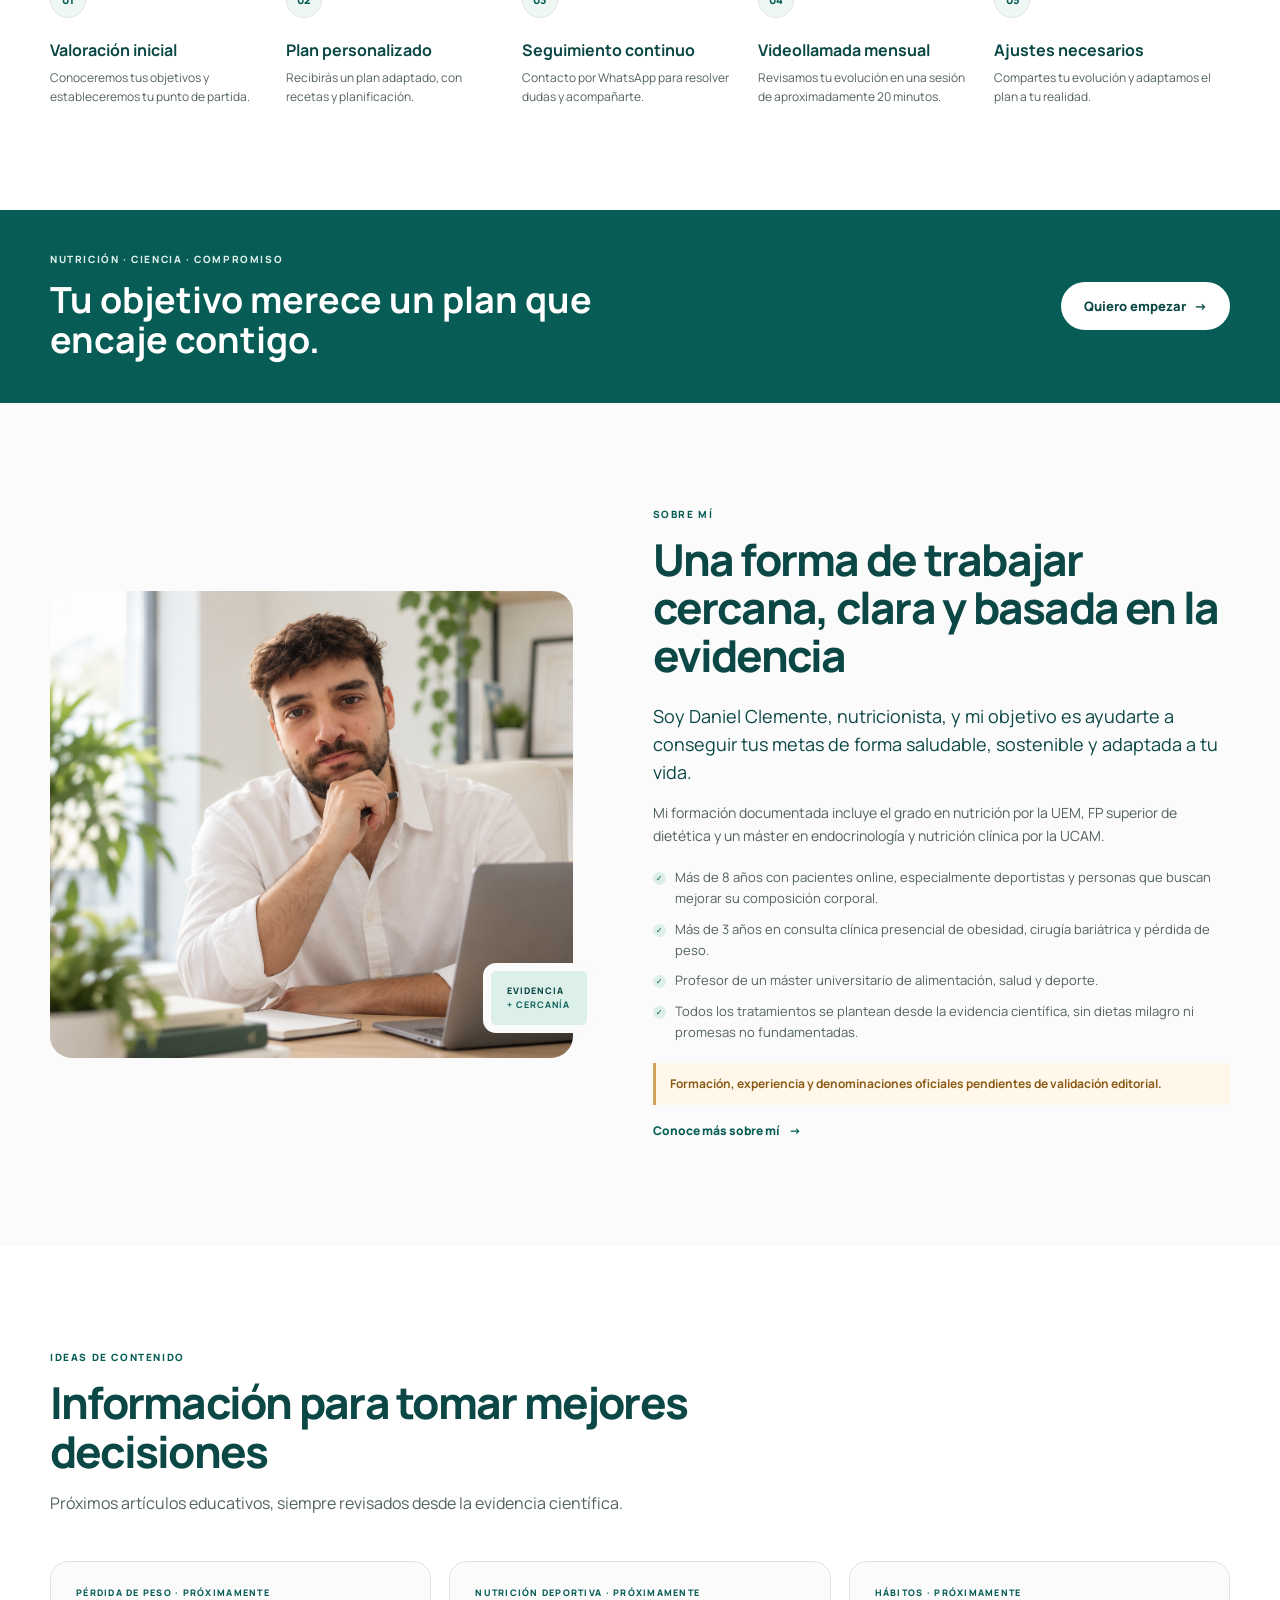
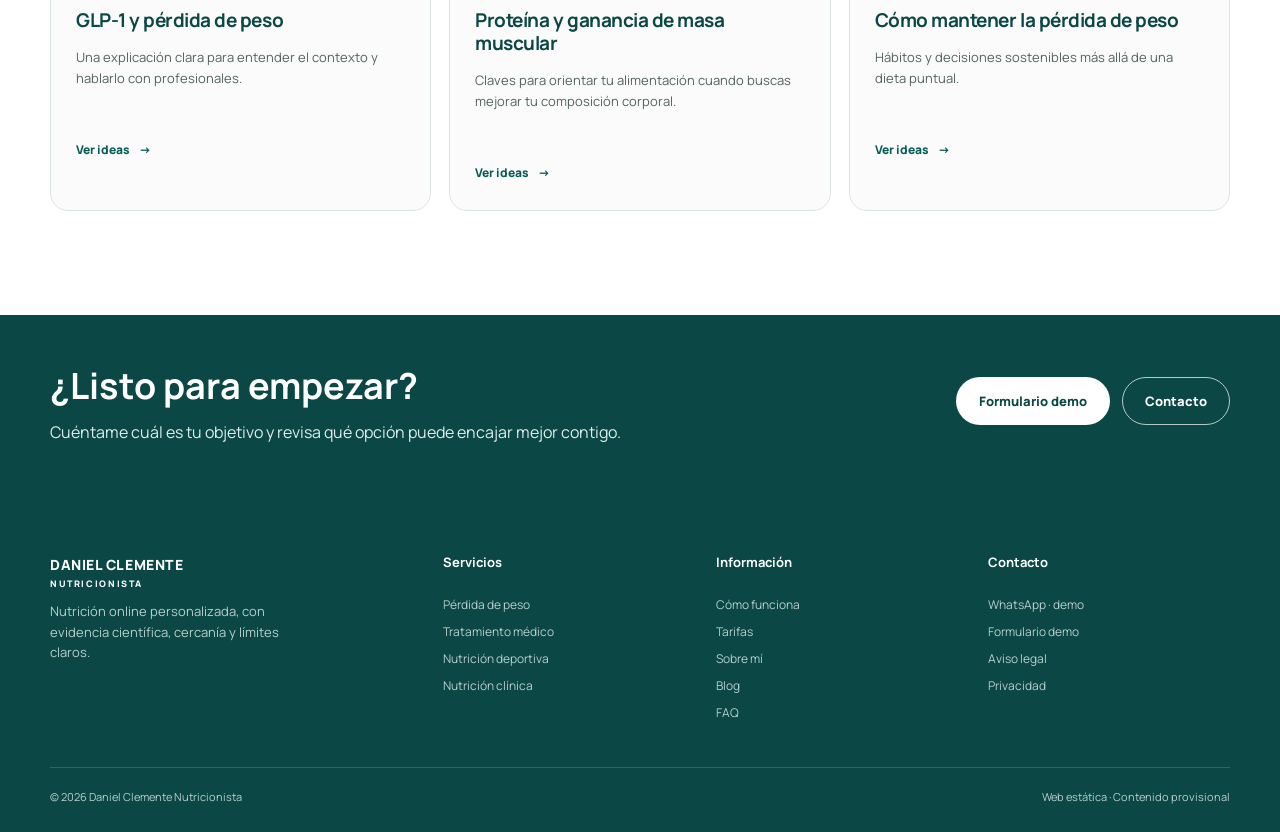
==== commit c19b1186: "feat: describe medical weight treatment safely" ====
--- a/index.html
+++ b/index.html
@@ -58,7 +58,7 @@
     </div>
   </section>
 
-  <section class="medical-strip section" aria-labelledby="medical-title"><div class="container medical-inner"><div class="medical-icon" aria-hidden="true">✚</div><div><p class="eyebrow">OPCIÓN MÉDICA · PROVISIONAL</p><h2 id="medical-title">Pérdida de peso con apoyo médico</h2><p>Se contempla una opción con valoración y seguimiento médico cuando corresponda. El alcance y las condiciones están pendientes de validación.</p></div><a class="text-link" href="perdida-de-peso-con-apoyo-medico.html">Ver la opción médica <span aria-hidden="true">→</span></a></div></section>
+  <section class="medical-strip section" aria-labelledby="medical-title"><div class="container medical-inner"><div class="medical-icon" aria-hidden="true">✚</div><div class="medical-copy"><p class="eyebrow">TRATAMIENTO MÉDICO · PROVISIONAL</p><h2 id="medical-title">Pérdida de peso con tratamiento médico</h2><p class="medical-lead">Cuando la profesional médica lo indique y prescriba, puede incluir tratamiento farmacológico autorizado, como medicamentos inyectables relacionados con la vía GLP-1, junto con seguimiento nutricional y de hábitos.</p><p class="medical-disclaimer">La indicación y prescripción corresponden a la profesional médica; el tratamiento se utilizará bajo seguimiento médico. La web no vende ni dispensa medicamentos y la medicación no está incluida en el programa.</p></div><a class="text-link" href="perdida-de-peso-con-apoyo-medico.html">Ver el tratamiento médico <span aria-hidden="true">→</span></a></div></section>
 
   <section class="section section-objectives" id="objetivos" aria-labelledby="objectives-title"><div class="container"><div class="section-heading centered" data-reveal><p class="eyebrow">UN PLAN ADAPTADO A TI</p><h2 id="objectives-title">¿Cuál es tu objetivo?</h2><p>Te acompaño con una estrategia nutricional realista, flexible y basada en la evidencia científica.</p></div><div class="objective-grid">
     <article class="service-card featured" data-reveal><div class="service-icon" aria-hidden="true">⌁</div><span class="card-kicker">PRIORIDAD DE CAPTACIÓN</span><h3>Perder peso</h3><p>Reduce grasa, mejora tu composición corporal y trabaja para mantener tus resultados a largo plazo.</p><a href="perdida-de-peso.html" class="card-link">Ver servicio <span aria-hidden="true">→</span></a></article>
@@ -68,7 +68,7 @@
 
   <section class="section section-pricing" id="tarifas" aria-labelledby="pricing-title"><div class="container"><div class="section-heading centered" data-reveal><p class="eyebrow">PROGRAMAS ONLINE</p><h2 id="pricing-title">Elige el acompañamiento que mejor encaja contigo</h2><p>Tarifas recibidas para este prototipo; pendientes de validación comercial.</p></div><div class="pricing-grid">
     <article class="pricing-card" data-reveal><div class="pricing-card-top"><div><span class="card-kicker">PROGRAMA A</span><h3>Seguimiento nutricional</h3></div><span class="price-icon">01</span></div><p class="pricing-intro">Sin seguimiento médico.</p><ul class="feature-list"><li>Valoración nutricional inicial</li><li>Plan nutricional personalizado</li><li>Recetas y menú en Excel 365</li><li>Seguimiento semanal y por WhatsApp</li><li>Una videollamada mensual</li><li>Ajustes según tu evolución</li></ul><div class="price-row"><span>Desde</span><strong>180 €</strong><small>/ 2 meses</small></div><div class="price-options"><span>4 meses <b>320 €</b></span><span>6 meses <b>450 €</b></span></div><a class="button button-secondary full-width" href="programas.html#programa-a">Ver programa <span aria-hidden="true">→</span></a></article>
-    <article class="pricing-card pricing-card-recommended" data-reveal data-reveal-delay="120"><span class="recommended-badge">OPCIÓN MÉDICA · PROVISIONAL</span><div class="pricing-card-top"><div><span class="card-kicker">PROGRAMA B</span><h3>Nutrición + valoración médica</h3></div><span class="price-icon">02</span></div><p class="pricing-intro">Opción con valoración y seguimiento médico cuando corresponda.</p><ul class="feature-list"><li>Todo lo incluido en el seguimiento nutricional</li><li>Valoración médica inicial</li><li>Seguimiento coordinado cuando proceda</li><li>Control de evolución y hábitos</li><li>Alcance pendiente de validación profesional</li></ul><div class="price-row"><span>Desde</span><strong>280 €</strong><small>/ 2 meses</small></div><div class="price-options"><span>4 meses <b>420 €</b></span><span>6 meses <b>550 €</b></span></div><a class="button button-primary full-width" href="perdida-de-peso-con-apoyo-medico.html">Ver detalles <span aria-hidden="true">→</span></a></article>
+    <article class="pricing-card pricing-card-recommended" data-reveal data-reveal-delay="120"><span class="recommended-badge">TRATAMIENTO MÉDICO · PROVISIONAL</span><div class="pricing-card-top"><div><span class="card-kicker">PROGRAMA B</span><h3>Nutrición + tratamiento médico</h3></div><span class="price-icon">02</span></div><p class="pricing-intro">Cuando la profesional médica lo indique y prescriba, puede incluir tratamiento farmacológico autorizado, junto con seguimiento nutricional y de hábitos.</p><ul class="feature-list"><li>Todo lo incluido en el seguimiento nutricional</li><li>Valoración médica inicial</li><li>Tratamiento farmacológico autorizado, si procede</li><li>Seguimiento nutricional y de hábitos</li><li>Alcance pendiente de validación profesional</li></ul><div class="price-row"><span>Desde</span><strong>280 €</strong><small>/ 2 meses</small></div><div class="price-options"><span>4 meses <b>420 €</b></span><span>6 meses <b>550 €</b></span></div><a class="button button-primary full-width" href="perdida-de-peso-con-apoyo-medico.html">Ver detalles <span aria-hidden="true">→</span></a></article>
   </div><p class="pricing-footnote">Las tarifas, condiciones y alcance de la opción médica son provisionales y deben confirmarse antes de contratar.</p></div></section>
 
   <section class="section section-process" id="seguimiento" aria-labelledby="process-title"><div class="container"><div class="section-heading" data-reveal><p class="eyebrow">ACOMPAÑAMIENTO CONTINUO</p><h2 id="process-title">Cómo funciona el seguimiento</h2><p>Un acompañamiento cercano, flexible y 100% online.</p></div><ol class="process-list">
@@ -83,7 +83,7 @@
 
   <section class="final-cta section-small" aria-label="Contacto"><div class="container final-cta-inner"><div><h2>¿Listo para empezar?</h2><p>Cuéntame cuál es tu objetivo y revisa qué opción puede encajar mejor contigo.</p></div><div class="hero-actions"><a class="button button-light" href="contacto.html#formulario">Formulario demo</a><a class="button button-outline-light" href="contacto.html#canales">Contacto</a></div></div></section>
 </main>
-<footer class="site-footer"><div class="container footer-grid"><div><a class="brand brand-light" href="index.html"><span class="brand-name">DANIEL CLEMENTE</span><span class="brand-role">NUTRICIONISTA</span></a><p>Nutrición online personalizada, con evidencia científica, cercanía y límites claros.</p></div><div><h2>Servicios</h2><a href="perdida-de-peso.html">Pérdida de peso</a><a href="perdida-de-peso-con-apoyo-medico.html">Apoyo médico</a><a href="nutricion-deportiva.html">Nutrición deportiva</a><a href="nutricion-clinica.html">Nutrición clínica</a></div><div><h2>Información</h2><a href="como-funciona.html">Cómo funciona</a><a href="programas.html">Tarifas</a><a href="sobre-mi.html">Sobre mí</a><a href="blog.html">Blog</a><a href="preguntas-frecuentes.html">FAQ</a></div><div><h2>Contacto</h2><a href="contacto.html#canales">WhatsApp · demo</a><a href="contacto.html#formulario">Formulario demo</a><a href="aviso-legal.html">Aviso legal</a><a href="privacidad.html">Privacidad</a></div></div><div class="container footer-bottom"><span>© <span data-current-year></span> Daniel Clemente Nutricionista</span><span>Web estática · Contenido provisional</span></div></footer>
+<footer class="site-footer"><div class="container footer-grid"><div><a class="brand brand-light" href="index.html"><span class="brand-name">DANIEL CLEMENTE</span><span class="brand-role">NUTRICIONISTA</span></a><p>Nutrición online personalizada, con evidencia científica, cercanía y límites claros.</p></div><div><h2>Servicios</h2><a href="perdida-de-peso.html">Pérdida de peso</a><a href="perdida-de-peso-con-apoyo-medico.html">Tratamiento médico</a><a href="nutricion-deportiva.html">Nutrición deportiva</a><a href="nutricion-clinica.html">Nutrición clínica</a></div><div><h2>Información</h2><a href="como-funciona.html">Cómo funciona</a><a href="programas.html">Tarifas</a><a href="sobre-mi.html">Sobre mí</a><a href="blog.html">Blog</a><a href="preguntas-frecuentes.html">FAQ</a></div><div><h2>Contacto</h2><a href="contacto.html#canales">WhatsApp · demo</a><a href="contacto.html#formulario">Formulario demo</a><a href="aviso-legal.html">Aviso legal</a><a href="privacidad.html">Privacidad</a></div></div><div class="container footer-bottom"><span>© <span data-current-year></span> Daniel Clemente Nutricionista</span><span>Web estática · Contenido provisional</span></div></footer>
 <a class="mobile-contact-bar" href="contacto.html#canales">Hablar por WhatsApp</a>
 <a class="contact-float" href="contacto.html#canales" aria-label="Hablar por WhatsApp"><span aria-hidden="true">◌</span><span>WhatsApp</span></a>
 <noscript><div class="no-script">El contenido es accesible sin JavaScript; el menú móvil y el formulario demo usan JavaScript para sus estados.</div></noscript>
--- a/styles.css
+++ b/styles.css
@@ -3,7 +3,7 @@
 *{box-sizing:border-box}html{background:var(--warm);scroll-behavior:smooth}body{margin:0;color:var(--text);background:var(--warm);font-family:Manrope,system-ui,sans-serif;font-size:16px;line-height:1.6;-webkit-font-smoothing:antialiased}body.menu-open{overflow:hidden}img{display:block;max-width:100%;height:auto}a{color:inherit;text-decoration:none}button,input,select,textarea{font:inherit}button{cursor:pointer}.container{width:min(calc(100% - 48px),var(--max));margin-inline:auto}.section{padding:104px 0}.section-small{padding:42px 0}.skip-link{position:fixed;top:12px;left:12px;z-index:100;padding:10px 14px;color:var(--white);background:var(--dark);border-radius:10px;transform:translateY(-180%);transition:transform .2s ease}.skip-link:focus{transform:none}.site-notice{display:flex;align-items:center;justify-content:center;gap:9px;min-height:32px;padding:6px 16px;color:var(--dark);background:var(--soft);font-size:11px;font-weight:800;text-align:center}.site-notice span{width:7px;height:7px;border-radius:50%;background:var(--deep);box-shadow:0 0 0 4px rgba(7,92,86,.1)}
 .site-header{position:sticky;top:0;z-index:30;background:rgba(250,251,250,.94);border-bottom:1px solid rgba(220,229,226,.85);backdrop-filter:blur(16px)}.header-inner{display:flex;align-items:center;justify-content:space-between;min-height:78px}.brand{display:inline-flex;flex-direction:column;line-height:1}.brand-name{color:var(--dark);font-size:14px;font-weight:800;letter-spacing:.04em}.brand-role{margin-top:7px;color:var(--muted);font-size:9px;font-weight:800;letter-spacing:.18em}.brand-light .brand-name,.brand-light .brand-role{color:var(--white)}.site-nav{display:flex;align-items:center;gap:18px}.site-nav a:not(.button){color:var(--muted);font-size:12px;font-weight:800;transition:color .2s ease}.site-nav a:hover,.site-nav a.active,.site-nav a[aria-current=page]{color:var(--deep)}.button{display:inline-flex;align-items:center;justify-content:center;gap:8px;min-height:48px;padding:0 22px;border:1px solid transparent;border-radius:999px;font-size:13px;font-weight:800;line-height:1;transition:transform .2s ease,background-color .2s ease,border-color .2s ease,box-shadow .2s ease}.button:hover{transform:translateY(-2px)}.button:focus-visible,.site-nav a:focus-visible,.text-link:focus-visible,.card-link:focus-visible,.menu-toggle:focus-visible,summary:focus-visible{outline:3px solid rgba(7,92,86,.3);outline-offset:4px}.button-primary{color:var(--white);background:var(--deep);box-shadow:0 8px 18px rgba(7,92,86,.16)}.button-primary:hover{background:var(--dark);box-shadow:0 12px 24px rgba(7,92,86,.22)}.button-secondary{color:var(--deep);background:transparent;border-color:var(--deep)}.button-secondary:hover{background:var(--pale)}.button-small{min-height:40px;padding:0 16px;font-size:11px}.nav-cta{color:var(--white)!important;background:var(--deep)}.button-light{color:var(--dark);background:var(--white)}.button-light:hover{background:var(--soft)}.button-outline-light{color:var(--white);border-color:rgba(255,255,255,.7)}.button-outline-light:hover{background:rgba(255,255,255,.12)}.menu-toggle{display:none;width:42px;height:42px;border:1px solid var(--border);border-radius:10px;background:var(--white)}.menu-toggle span{display:block;width:18px;height:2px;margin:4px auto;background:var(--dark);border-radius:2px}
 .hero{padding-top:88px;padding-bottom:92px}.hero-grid{display:grid;grid-template-columns:minmax(0,.92fr) minmax(0,1.08fr);align-items:center;gap:68px}.hero-copy{max-width:680px}.eyebrow{margin:0 0 14px;color:var(--deep);font-size:10px;font-weight:800;letter-spacing:.16em;line-height:1.4}.hero h1{max-width:650px;margin:0;color:var(--dark);font-size:clamp(38px,5vw,64px);font-weight:780;letter-spacing:-.045em;line-height:1.06}.hero-lead{max-width:600px;margin:24px 0 30px;color:var(--muted);font-size:18px;line-height:1.65}.hero-actions{display:flex;flex-wrap:wrap;gap:12px}.hero-proof{display:flex;flex-wrap:wrap;gap:17px;margin-top:30px;color:var(--muted);font-size:11px;font-weight:800}.hero-proof b{display:inline-grid;place-items:center;width:18px;height:18px;margin-right:5px;color:var(--deep);border-radius:50%;background:var(--soft);font-size:11px}.hero-media{position:relative}.hero-image-wrap{position:relative;overflow:hidden;border-radius:24px;background:var(--soft);box-shadow:var(--shadow)}.hero-image-wrap img{width:100%;aspect-ratio:1.7;object-fit:cover}.image-caption{position:absolute;right:18px;bottom:17px;padding:9px 13px;color:var(--dark);background:rgba(255,255,255,.9);border-radius:999px;font-size:10px;font-weight:800;box-shadow:0 6px 20px rgba(11,71,69,.12)}.hero-float-card{position:absolute;left:-28px;bottom:26px;display:flex;align-items:center;gap:10px;padding:13px 17px;color:var(--dark);background:var(--white);border:1px solid var(--border);border-radius:13px;box-shadow:0 12px 28px rgba(11,71,69,.12);font-size:11px;line-height:1.35}.hero-float-card>span{display:grid;place-items:center;width:29px;height:29px;color:var(--white);background:var(--deep);border-radius:50%;font-size:17px}.hero-float-card small{color:var(--muted);font-size:10px;font-weight:600}
-.medical-strip{padding:64px 0;background:linear-gradient(135deg,var(--soft),var(--pale));border-block:1px solid rgba(7,92,86,.1)}.medical-inner{display:grid;grid-template-columns:74px minmax(0,1fr) auto;align-items:center;gap:24px;padding:34px 38px;border:1px solid rgba(7,92,86,.2);border-left:7px solid var(--deep);border-radius:26px;background:var(--white);box-shadow:0 14px 36px rgba(7,92,86,.1)}.medical-icon{display:grid;place-items:center;width:74px;height:74px;color:var(--white);border-radius:21px;background:var(--deep);font-size:33px;box-shadow:0 10px 22px rgba(7,92,86,.2)}.medical-inner h2{margin:0 0 8px;color:var(--dark);font-size:clamp(28px,4vw,42px);line-height:1.1;letter-spacing:-.04em}.medical-inner p:last-child{max-width:760px;margin:0;color:var(--muted);font-size:15px;line-height:1.6}.text-link,.card-link{display:inline-flex;align-items:center;gap:9px;color:var(--deep);font-size:12px;font-weight:800;transition:gap .2s ease}.medical-inner .text-link{min-height:48px;padding:0 19px;color:var(--white);background:var(--deep);border-radius:999px;white-space:nowrap}.medical-inner .text-link:hover{color:var(--white);background:var(--dark);gap:13px}.text-link:hover,.card-link:hover{gap:13px}
+.medical-strip{padding:64px 0;background:linear-gradient(135deg,var(--soft),var(--pale));border-block:1px solid rgba(7,92,86,.1)}.medical-inner{display:grid;grid-template-columns:74px minmax(0,1fr) auto;align-items:center;gap:24px;padding:34px 38px;border:1px solid rgba(7,92,86,.2);border-left:7px solid var(--deep);border-radius:26px;background:var(--white);box-shadow:0 14px 36px rgba(7,92,86,.1)}.medical-icon{display:grid;place-items:center;width:74px;height:74px;color:var(--white);border-radius:21px;background:var(--deep);font-size:33px;box-shadow:0 10px 22px rgba(7,92,86,.2)}.medical-copy{min-width:0}.medical-inner h2{margin:0 0 8px;color:var(--dark);font-size:clamp(28px,4vw,42px);line-height:1.1;letter-spacing:-.04em}.medical-inner .medical-lead{max-width:760px;margin:0;color:var(--muted);font-size:15px;line-height:1.6}.medical-inner .medical-disclaimer{max-width:760px;margin:14px 0 0;padding:11px 13px;color:var(--muted);border-left:3px solid var(--medical);background:var(--pale);font-size:12px;line-height:1.5}.text-link,.card-link{display:inline-flex;align-items:center;gap:9px;color:var(--deep);font-size:12px;font-weight:800;transition:gap .2s ease}.medical-inner .text-link{min-height:48px;padding:0 19px;color:var(--white);background:var(--deep);border-radius:999px;white-space:nowrap}.medical-inner .text-link:hover{color:var(--white);background:var(--dark);gap:13px}.text-link:hover,.card-link:hover{gap:13px}
 .section-heading{max-width:700px;margin-bottom:44px}.section-heading.centered{margin-right:auto;margin-left:auto;text-align:center}.section-heading h2,.about-copy h2,.contact-copy h2{margin:0;color:var(--dark);font-size:clamp(30px,4vw,44px);font-weight:760;letter-spacing:-.04em;line-height:1.1}.section-heading p:last-child{margin:16px 0 0;color:var(--muted);font-size:16px}.objective-grid{display:grid;grid-template-columns:repeat(3,1fr);gap:18px}.service-card{min-height:330px;padding:28px 26px;border:1px solid var(--border);border-radius:var(--radius);background:var(--white);box-shadow:0 4px 20px rgba(7,92,86,.03);transition:transform .25s ease,box-shadow .25s ease,border-color .25s ease}.service-card:hover{transform:translateY(-5px);border-color:rgba(7,92,86,.3);box-shadow:var(--shadow)}.service-card.featured{border-color:rgba(7,92,86,.22);background:var(--pale)}.service-icon{display:grid;place-items:center;width:49px;height:49px;margin-bottom:30px;color:var(--deep);border-radius:15px;background:var(--soft);font-size:27px;font-weight:300}.card-kicker,.blog-category{display:block;margin-bottom:10px;color:var(--deep);font-size:9px;font-weight:800;letter-spacing:.14em;line-height:1.4}.service-card h3,.blog-card h3{margin:0;color:var(--dark);font-size:22px;line-height:1.2;letter-spacing:-.025em}.service-card p{min-height:78px;margin:14px 0 22px;color:var(--muted);font-size:14px;line-height:1.65}.section-process{background:var(--white)}.process-list{display:grid;grid-template-columns:repeat(5,1fr);gap:0;margin:0;padding:0;list-style:none}.process-list li{position:relative;padding:0 18px 0 0}.process-list li:not(:last-child):after{position:absolute;top:17px;right:15px;width:calc(100% - 72px);height:1px;content:"";background:var(--border);transform:translateX(100%)}.step-number{display:grid;place-items:center;width:36px;height:36px;margin-bottom:22px;color:var(--deep);border:1px solid var(--border);border-radius:50%;background:var(--pale);font-size:11px;font-weight:800}.process-list h3{margin:0 0 8px;color:var(--dark);font-size:16px;line-height:1.25}.process-list p{margin:0;color:var(--muted);font-size:12px;line-height:1.6}
 .section-pricing{background:var(--pale)}.pricing-grid{display:grid;grid-template-columns:repeat(2,1fr);gap:20px}.pricing-card{position:relative;padding:30px;border:1px solid var(--border);border-radius:var(--radius);background:var(--white);box-shadow:0 5px 22px rgba(7,92,86,.04)}.pricing-card-recommended{border:2px solid var(--deep);box-shadow:0 10px 30px rgba(7,92,86,.1)}.recommended-badge{position:absolute;top:0;right:24px;padding:7px 12px;color:var(--white);background:var(--deep);border-radius:0 0 9px 9px;font-size:9px;font-weight:800;letter-spacing:.08em}.pricing-card-top{display:flex;align-items:flex-start;justify-content:space-between;gap:18px;margin-bottom:14px}.pricing-card h3{margin:0;color:var(--dark);font-size:23px;line-height:1.2;letter-spacing:-.03em}.price-icon{display:grid;place-items:center;width:37px;height:37px;flex:none;color:var(--deep);border:1px solid var(--border);border-radius:50%;font-size:11px;font-weight:800}.pricing-intro{margin:0 0 22px;color:var(--muted);font-size:13px}.feature-list,.about-list,.clean-list{display:grid;gap:10px;margin:0 0 26px;padding:0;list-style:none}.feature-list li,.about-list li{position:relative;padding-left:22px;color:var(--muted);font-size:13px}.feature-list li:before,.about-list li:before{position:absolute;top:5px;left:0;width:13px;height:13px;content:"✓";display:grid;place-items:center;color:var(--deep);background:var(--soft);border-radius:50%;font-size:8px;font-weight:800}.price-row{display:flex;align-items:baseline;gap:6px;padding-top:19px;border-top:1px solid var(--border)}.price-row span,.price-row small{color:var(--muted);font-size:11px}.price-row strong{color:var(--dark);font-size:29px;letter-spacing:-.04em}.price-options{display:flex;gap:12px;margin:8px 0 24px;color:var(--muted);font-size:11px}.price-options b{color:var(--dark)}.full-width{width:100%}.pricing-footnote{margin:20px 0 0;color:var(--muted);font-size:11px;text-align:center}.cta-banner{color:var(--white);background:var(--deep)}.cta-banner .eyebrow,.final-cta .eyebrow{color:var(--soft)}.cta-banner h2{max-width:620px;margin:0;color:var(--white);font-size:clamp(25px,3vw,36px);line-height:1.12}.cta-banner-inner,.final-cta-inner{display:flex;align-items:center;justify-content:space-between;gap:30px}
 .about-grid{display:grid;grid-template-columns:minmax(0,.95fr) minmax(0,1.05fr);align-items:center;gap:80px}.about-media{position:relative}.about-media img{width:100%;aspect-ratio:1.12;object-fit:cover;border-radius:22px}.about-stamp{position:absolute;right:-22px;bottom:25px;padding:13px 16px;color:var(--dark);background:var(--soft);border:8px solid var(--warm);border-radius:13px;font-size:9px;font-weight:800;letter-spacing:.12em;line-height:1.55}.about-stamp strong{color:var(--deep)}.about-copy .lead{margin:23px 0 16px;color:var(--dark);font-size:18px;line-height:1.55}.about-copy>p:not(.eyebrow):not(.lead):not(.provisional){margin:0 0 20px;color:var(--muted);font-size:14px}.about-list{margin:0 0 20px}.blog-section{background:var(--white)}.blog-grid{display:grid;grid-template-columns:repeat(3,1fr);gap:18px}.blog-card{min-height:246px;padding:25px;border:1px solid var(--border);border-radius:var(--radius);background:var(--warm);transition:transform .25s ease,box-shadow .25s ease}.blog-card:hover{transform:translateY(-4px);box-shadow:var(--shadow)}.blog-card h3{font-size:19px}.blog-card p{min-height:68px;margin:15px 0 21px;color:var(--muted);font-size:13px}
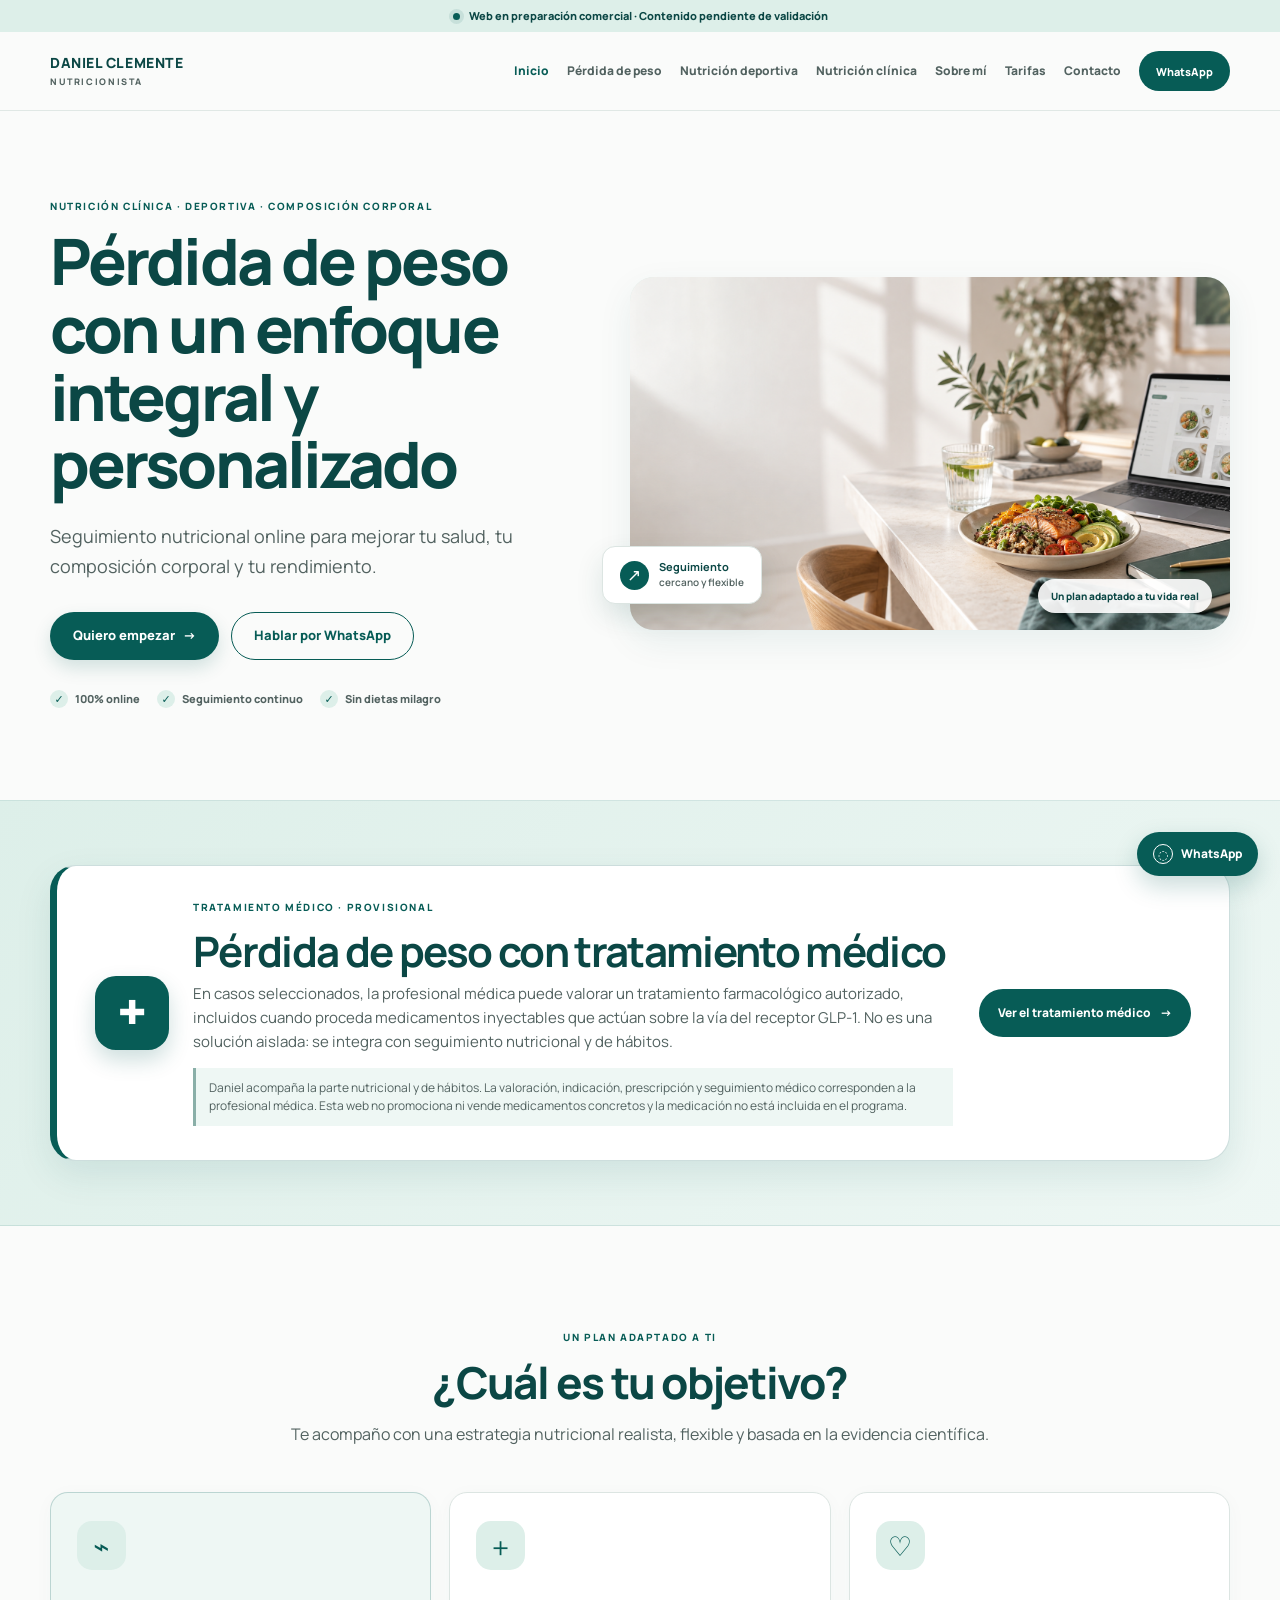
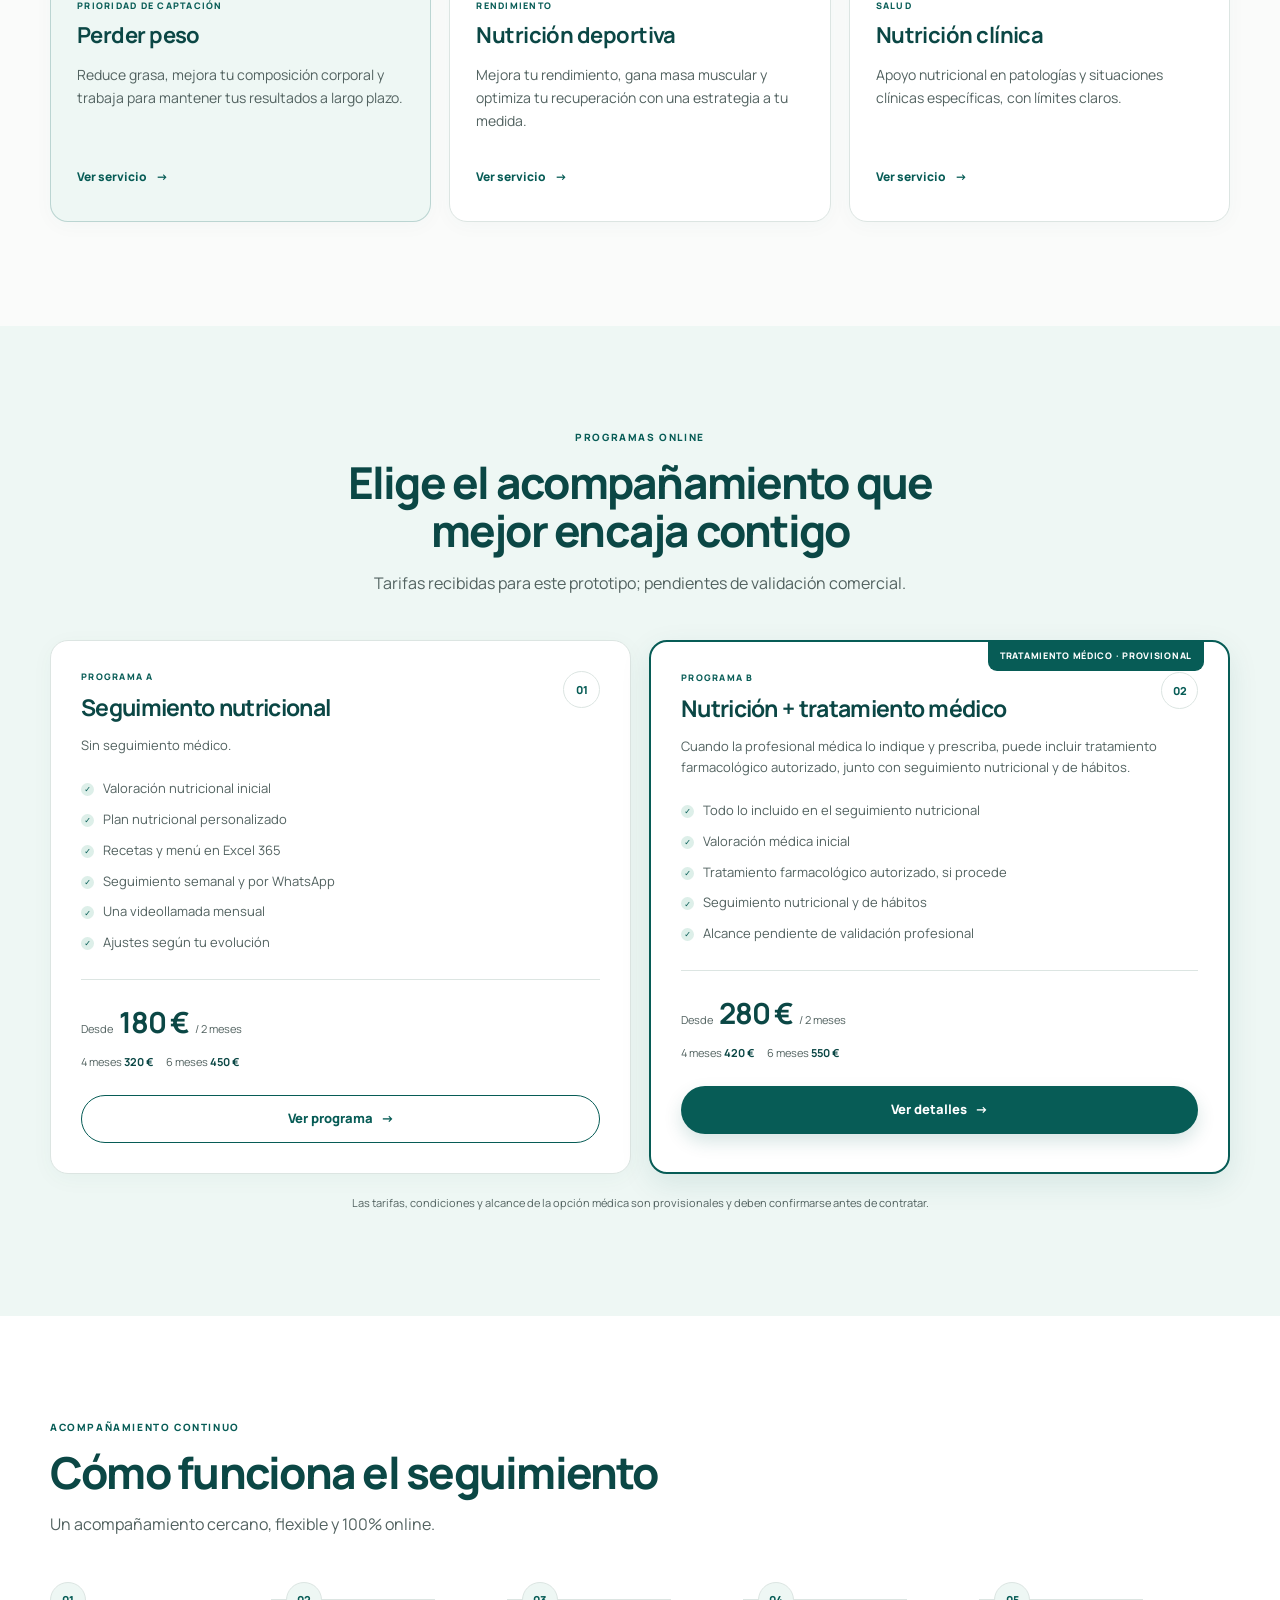
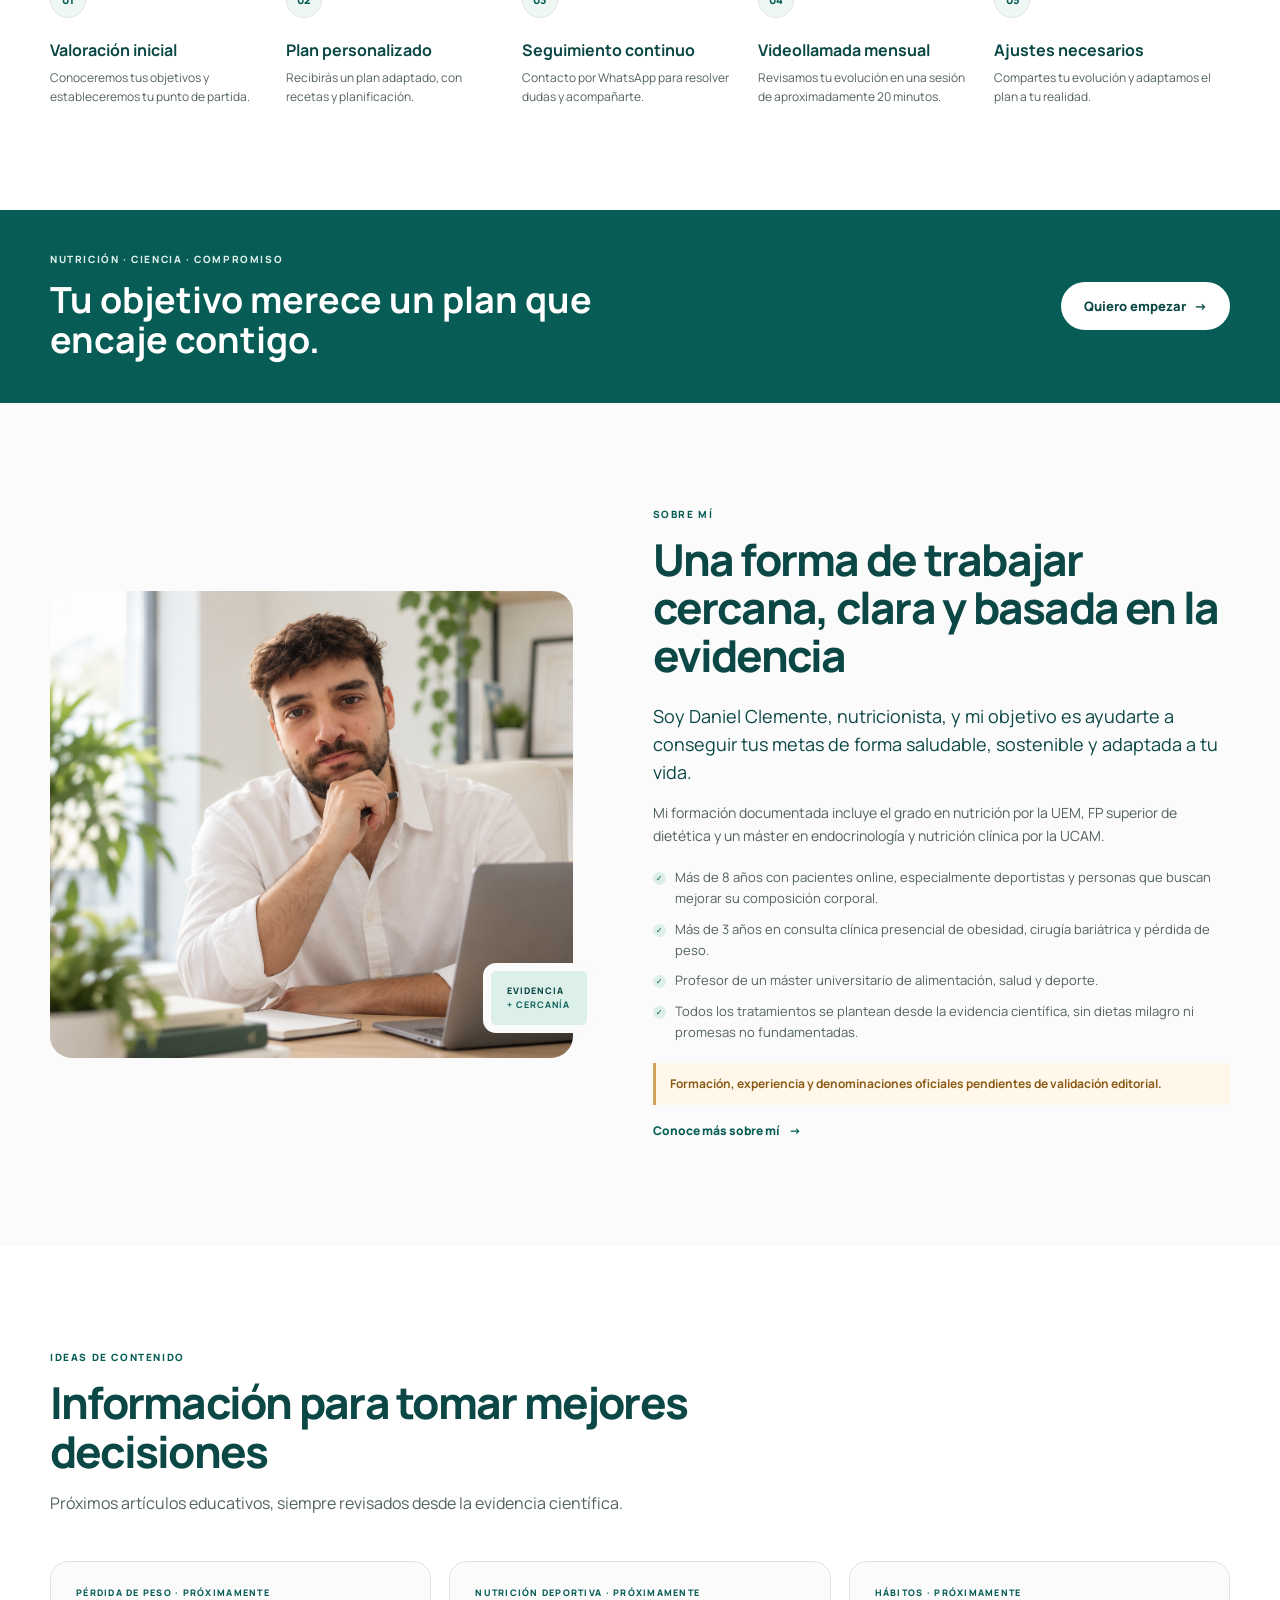
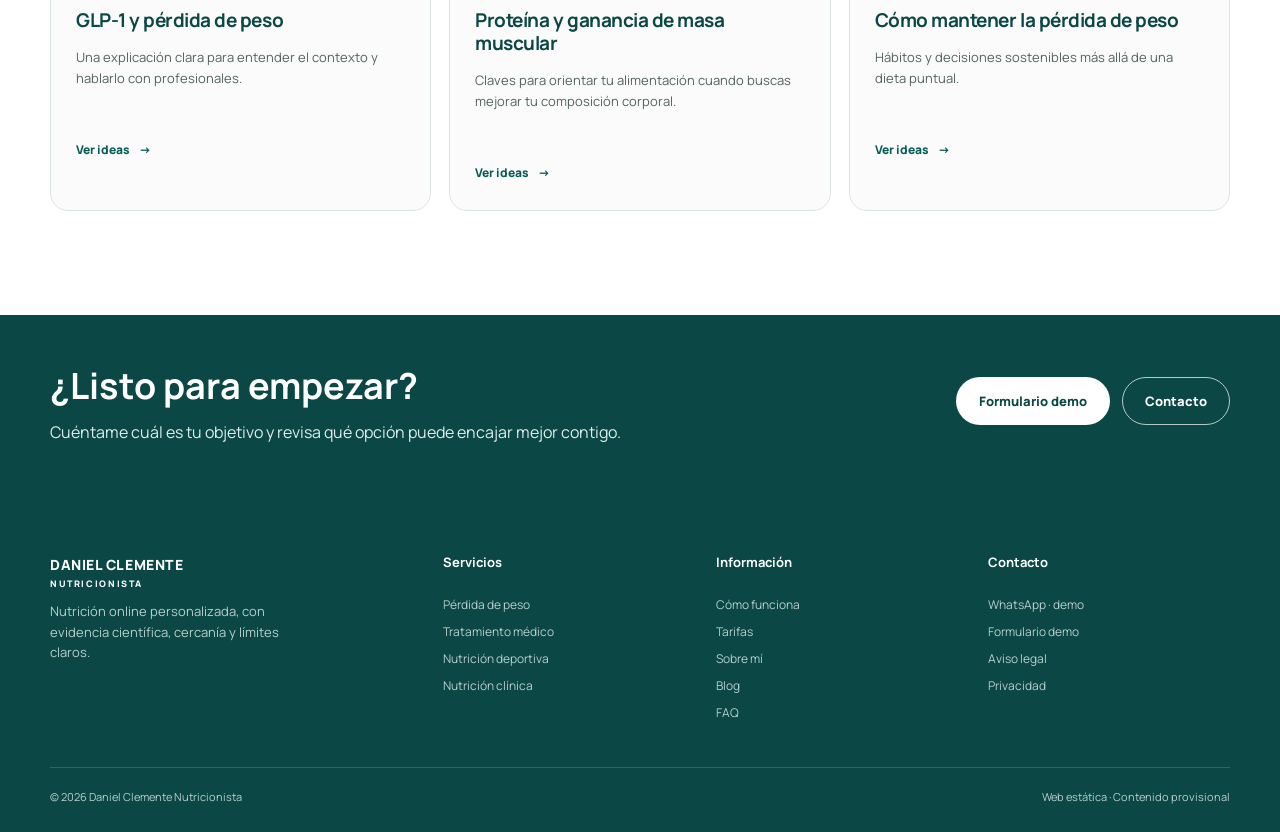
==== commit d97f06da: "feat: explain integrated pharmacological treatment" ====
--- a/index.html
+++ b/index.html
@@ -58,7 +58,7 @@
     </div>
   </section>
 
-  <section class="medical-strip section" aria-labelledby="medical-title"><div class="container medical-inner"><div class="medical-icon" aria-hidden="true">✚</div><div class="medical-copy"><p class="eyebrow">TRATAMIENTO MÉDICO · PROVISIONAL</p><h2 id="medical-title">Pérdida de peso con tratamiento médico</h2><p class="medical-lead">Cuando la profesional médica lo indique y prescriba, puede incluir tratamiento farmacológico autorizado, como medicamentos inyectables relacionados con la vía GLP-1, junto con seguimiento nutricional y de hábitos.</p><p class="medical-disclaimer">La indicación y prescripción corresponden a la profesional médica; el tratamiento se utilizará bajo seguimiento médico. La web no vende ni dispensa medicamentos y la medicación no está incluida en el programa.</p></div><a class="text-link" href="perdida-de-peso-con-apoyo-medico.html">Ver el tratamiento médico <span aria-hidden="true">→</span></a></div></section>
+  <section class="medical-strip section" aria-labelledby="medical-title"><div class="container medical-inner"><div class="medical-icon" aria-hidden="true">✚</div><div class="medical-copy"><p class="eyebrow">TRATAMIENTO MÉDICO · PROVISIONAL</p><h2 id="medical-title">Pérdida de peso con tratamiento médico</h2><p class="medical-lead">En casos seleccionados, la profesional médica puede valorar un tratamiento farmacológico autorizado, incluidos cuando proceda medicamentos inyectables que actúan sobre la vía del receptor GLP-1. No es una solución aislada: se integra con seguimiento nutricional y de hábitos.</p><p class="medical-disclaimer">Daniel acompaña la parte nutricional y de hábitos. La valoración, indicación, prescripción y seguimiento médico corresponden a la profesional médica. Esta web no promociona ni vende medicamentos concretos y la medicación no está incluida en el programa.</p></div><a class="text-link" href="perdida-de-peso-con-apoyo-medico.html">Ver el tratamiento médico <span aria-hidden="true">→</span></a></div></section>
 
   <section class="section section-objectives" id="objetivos" aria-labelledby="objectives-title"><div class="container"><div class="section-heading centered" data-reveal><p class="eyebrow">UN PLAN ADAPTADO A TI</p><h2 id="objectives-title">¿Cuál es tu objetivo?</h2><p>Te acompaño con una estrategia nutricional realista, flexible y basada en la evidencia científica.</p></div><div class="objective-grid">
     <article class="service-card featured" data-reveal><div class="service-icon" aria-hidden="true">⌁</div><span class="card-kicker">PRIORIDAD DE CAPTACIÓN</span><h3>Perder peso</h3><p>Reduce grasa, mejora tu composición corporal y trabaja para mantener tus resultados a largo plazo.</p><a href="perdida-de-peso.html" class="card-link">Ver servicio <span aria-hidden="true">→</span></a></article>
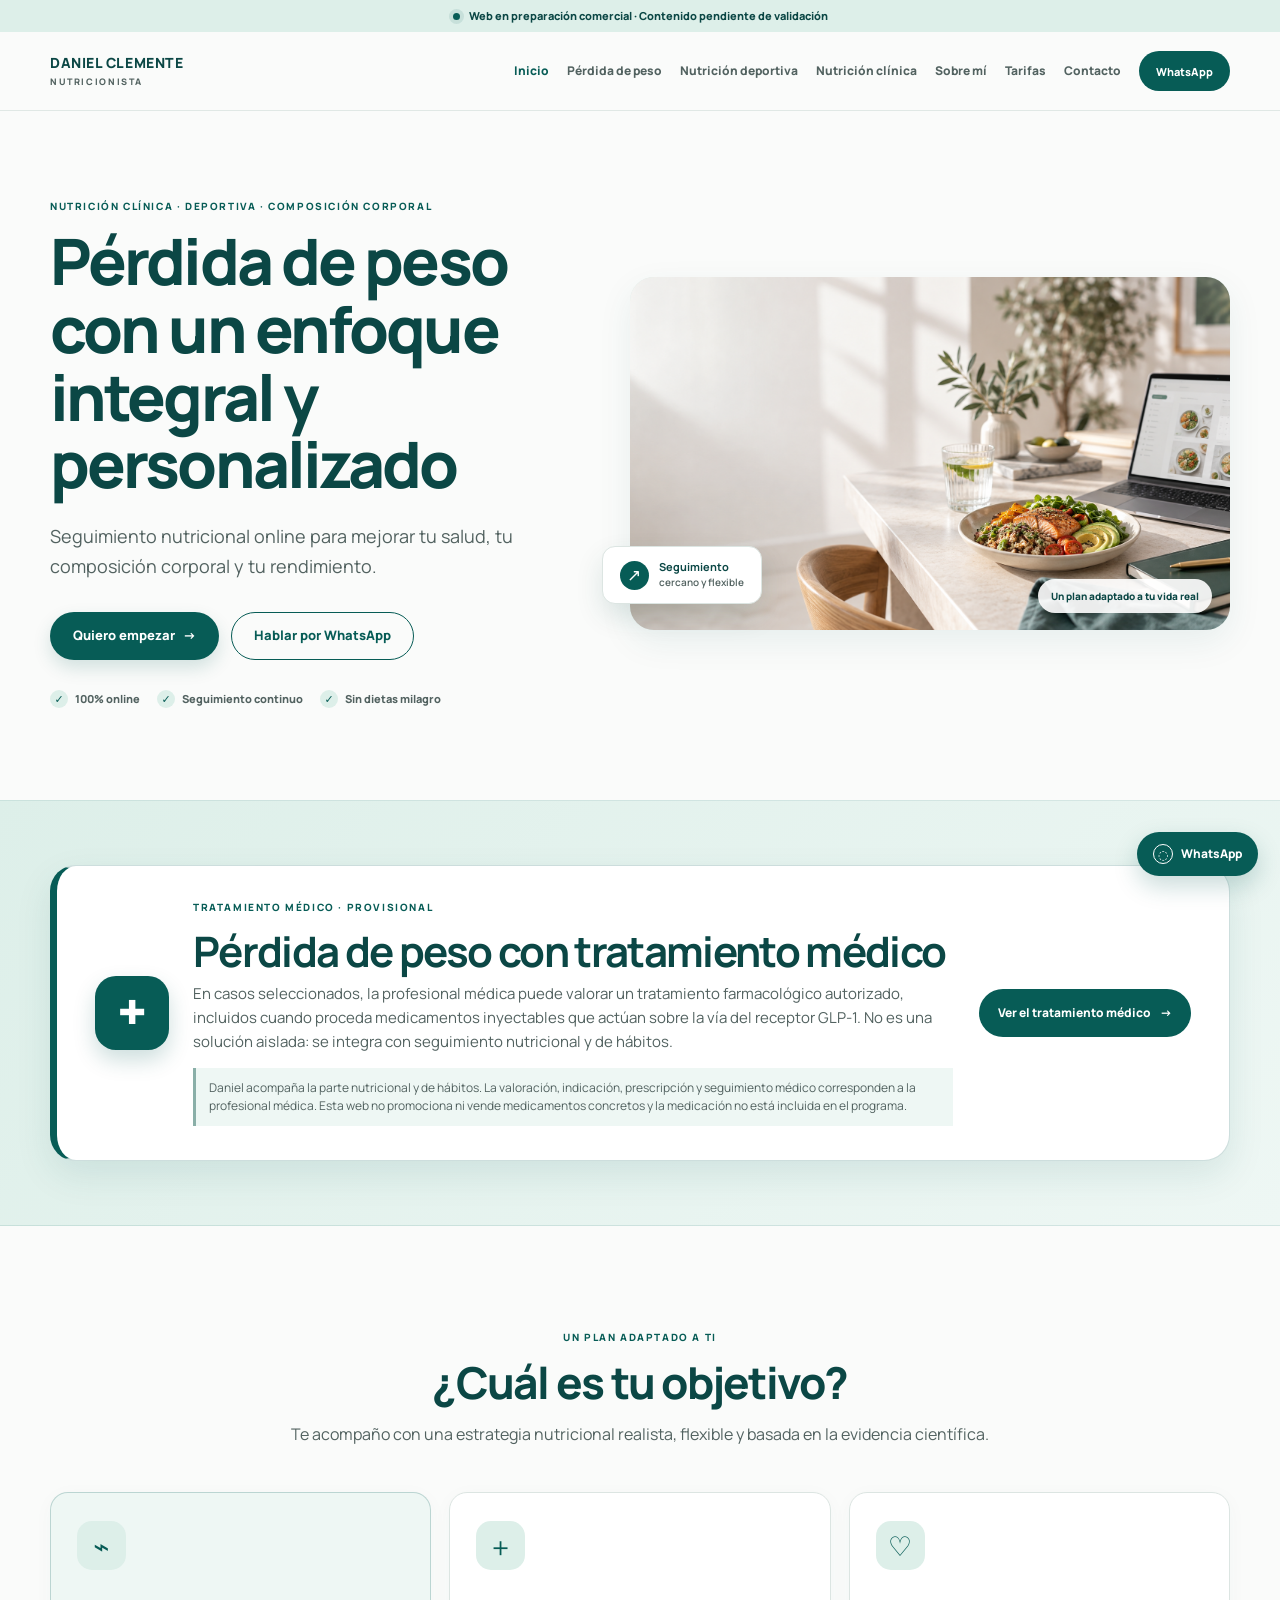
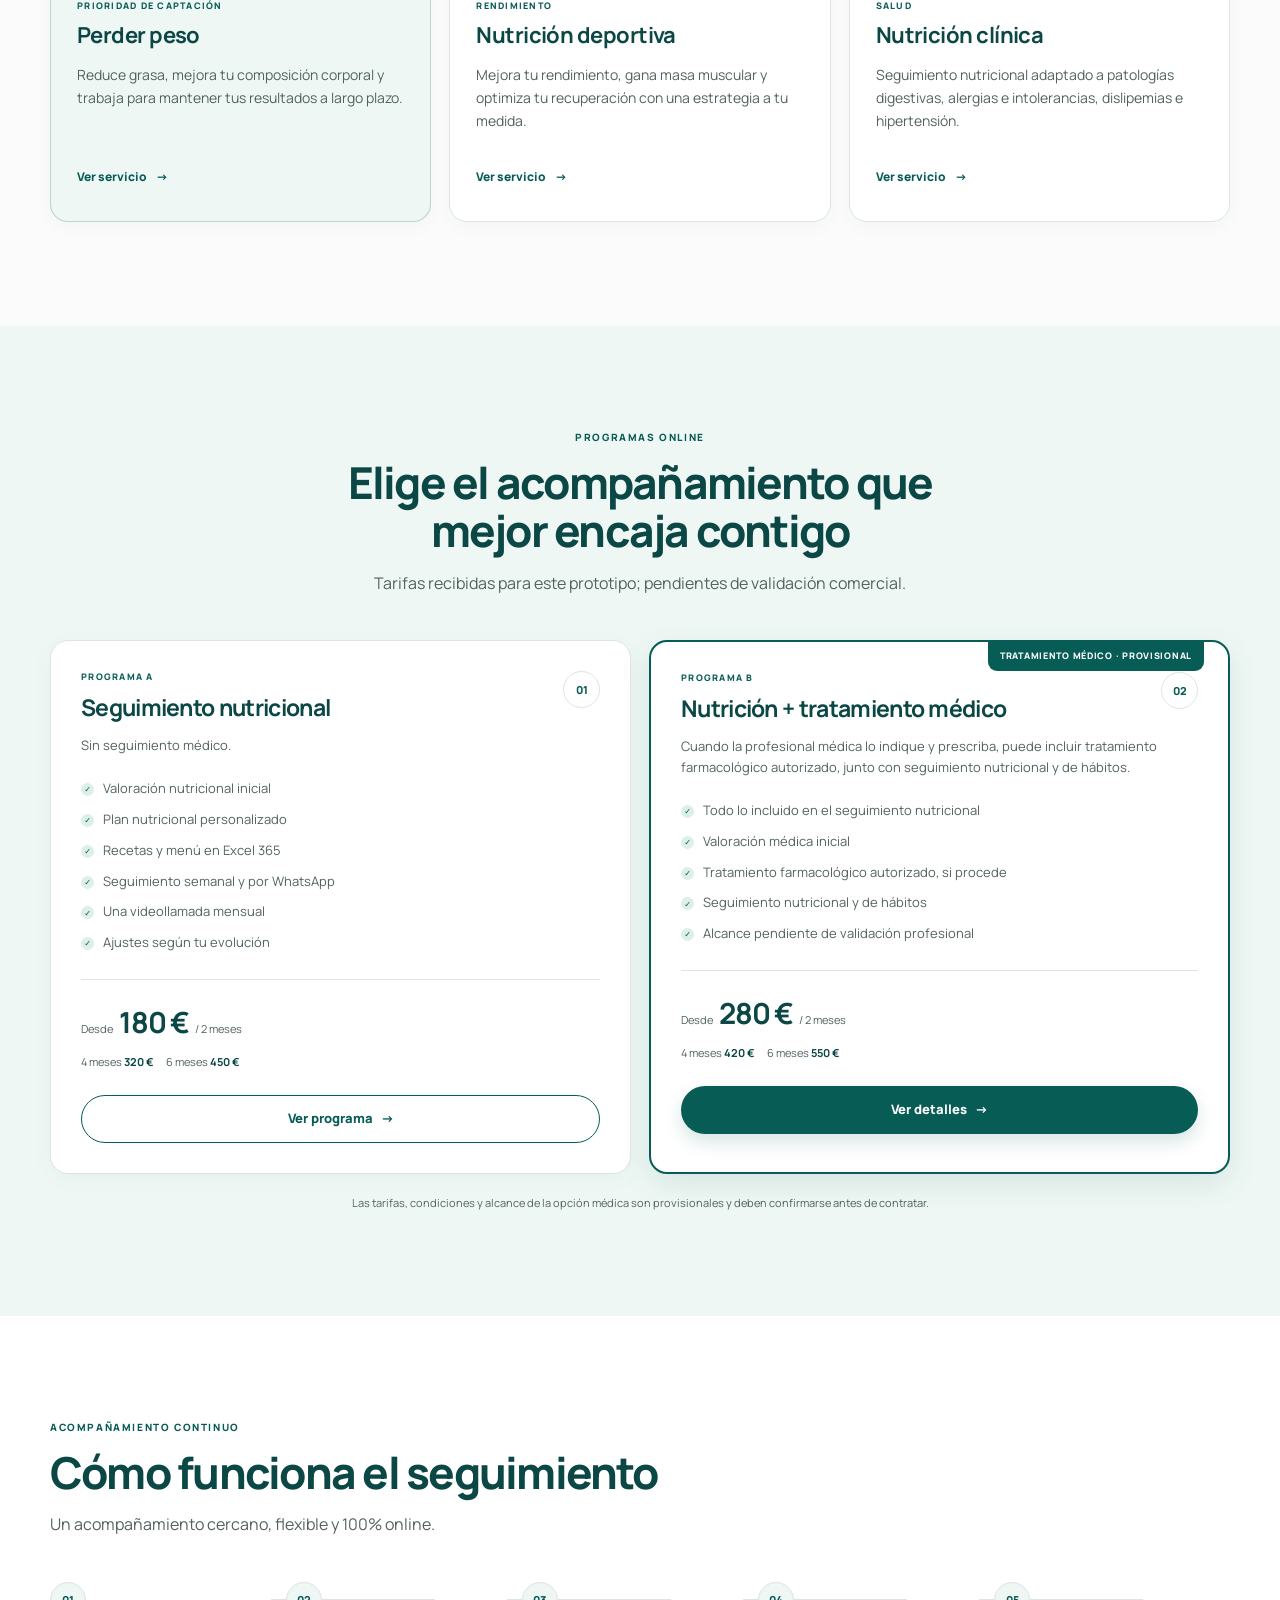
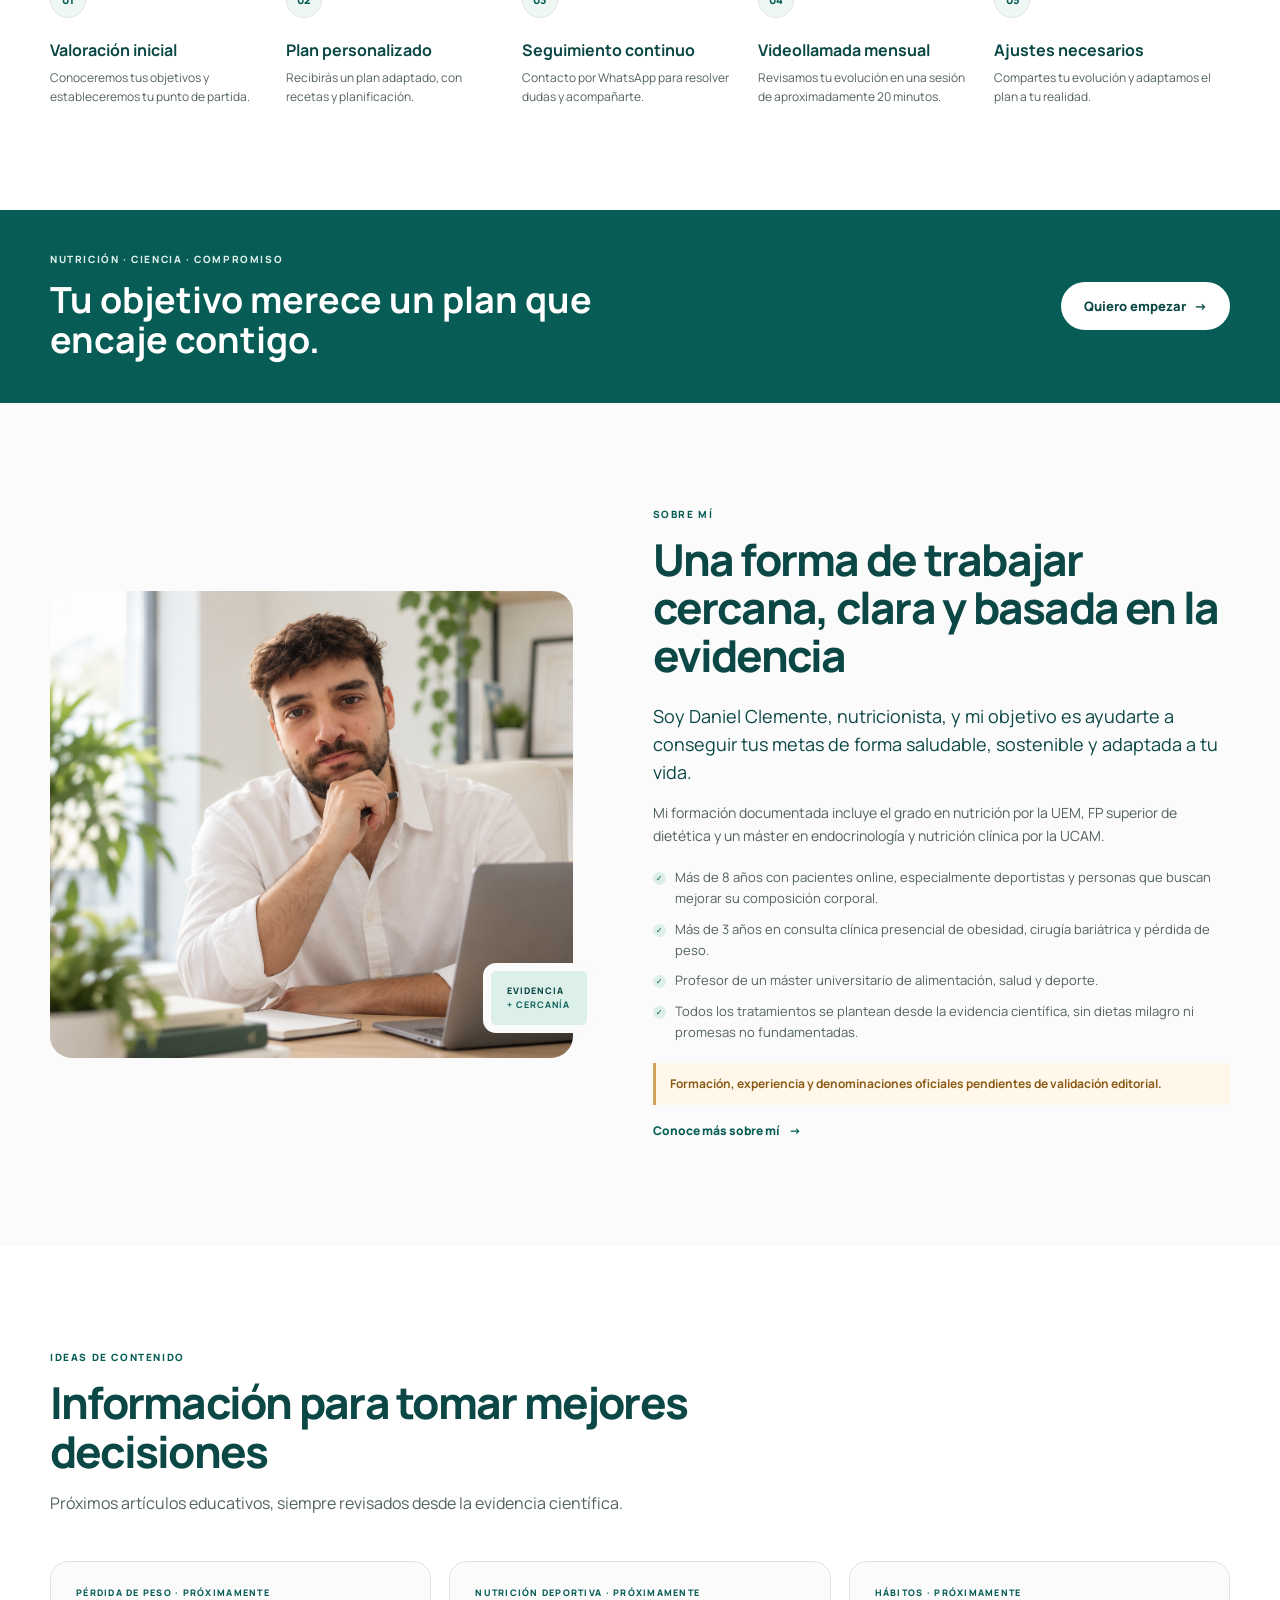
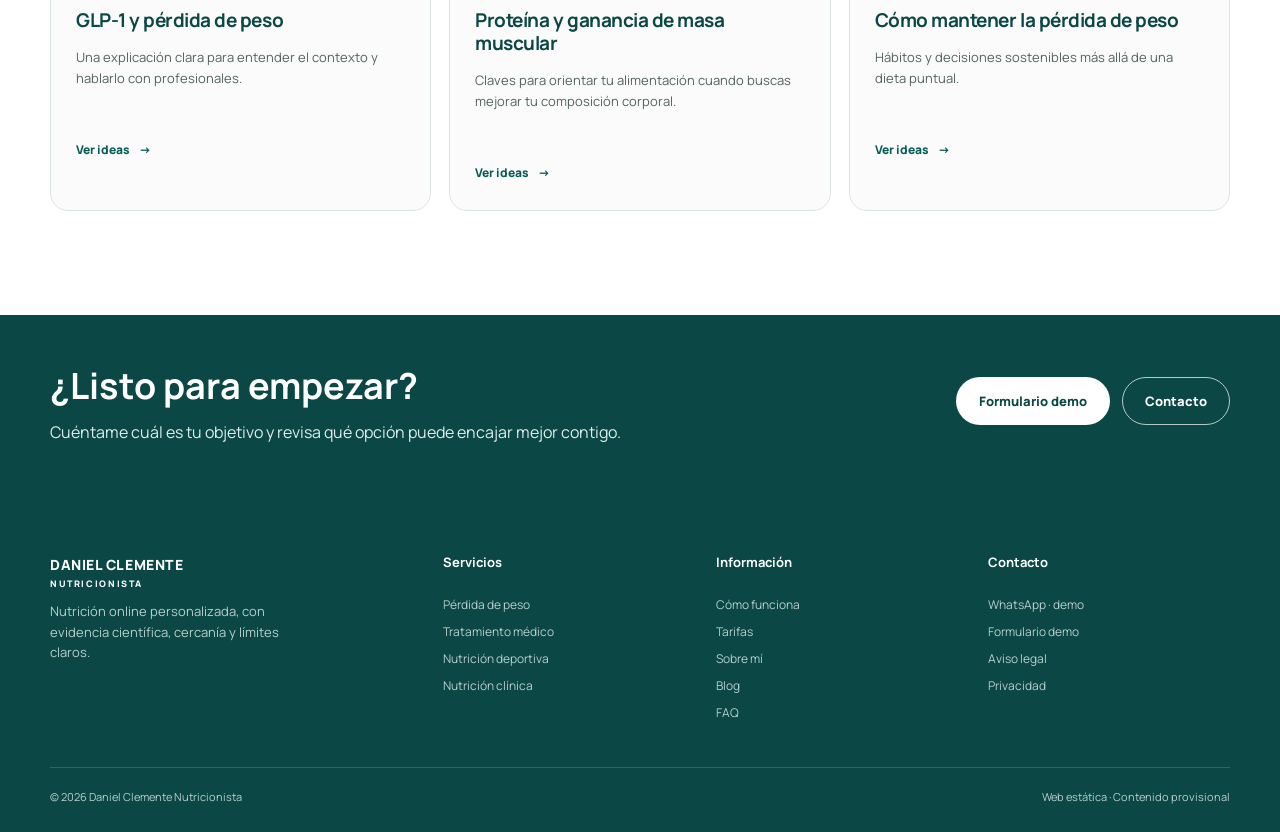
==== commit e1d24845: "feat: develop sports nutrition service page" ====
--- a/index.html
+++ b/index.html
@@ -63,7 +63,7 @@
   <section class="section section-objectives" id="objetivos" aria-labelledby="objectives-title"><div class="container"><div class="section-heading centered" data-reveal><p class="eyebrow">UN PLAN ADAPTADO A TI</p><h2 id="objectives-title">¿Cuál es tu objetivo?</h2><p>Te acompaño con una estrategia nutricional realista, flexible y basada en la evidencia científica.</p></div><div class="objective-grid">
     <article class="service-card featured" data-reveal><div class="service-icon" aria-hidden="true">⌁</div><span class="card-kicker">PRIORIDAD DE CAPTACIÓN</span><h3>Perder peso</h3><p>Reduce grasa, mejora tu composición corporal y trabaja para mantener tus resultados a largo plazo.</p><a href="perdida-de-peso.html" class="card-link">Ver servicio <span aria-hidden="true">→</span></a></article>
     <article class="service-card" data-reveal data-reveal-delay="100"><div class="service-icon" aria-hidden="true">＋</div><span class="card-kicker">RENDIMIENTO</span><h3>Nutrición deportiva</h3><p>Mejora tu rendimiento, gana masa muscular y optimiza tu recuperación con una estrategia a tu medida.</p><a href="nutricion-deportiva.html" class="card-link">Ver servicio <span aria-hidden="true">→</span></a></article>
-    <article class="service-card" data-reveal data-reveal-delay="200"><div class="service-icon" aria-hidden="true">♡</div><span class="card-kicker">SALUD</span><h3>Nutrición clínica</h3><p>Apoyo nutricional en patologías y situaciones clínicas específicas, con límites claros.</p><a href="nutricion-clinica.html" class="card-link">Ver servicio <span aria-hidden="true">→</span></a></article>
+    <article class="service-card" data-reveal data-reveal-delay="200"><div class="service-icon" aria-hidden="true">♡</div><span class="card-kicker">SALUD</span><h3>Nutrición clínica</h3><p>Seguimiento nutricional adaptado a patologías digestivas, alergias e intolerancias, dislipemias e hipertensión.</p><a href="nutricion-clinica.html" class="card-link">Ver servicio <span aria-hidden="true">→</span></a></article>
   </div></div></section>
 
   <section class="section section-pricing" id="tarifas" aria-labelledby="pricing-title"><div class="container"><div class="section-heading centered" data-reveal><p class="eyebrow">PROGRAMAS ONLINE</p><h2 id="pricing-title">Elige el acompañamiento que mejor encaja contigo</h2><p>Tarifas recibidas para este prototipo; pendientes de validación comercial.</p></div><div class="pricing-grid">
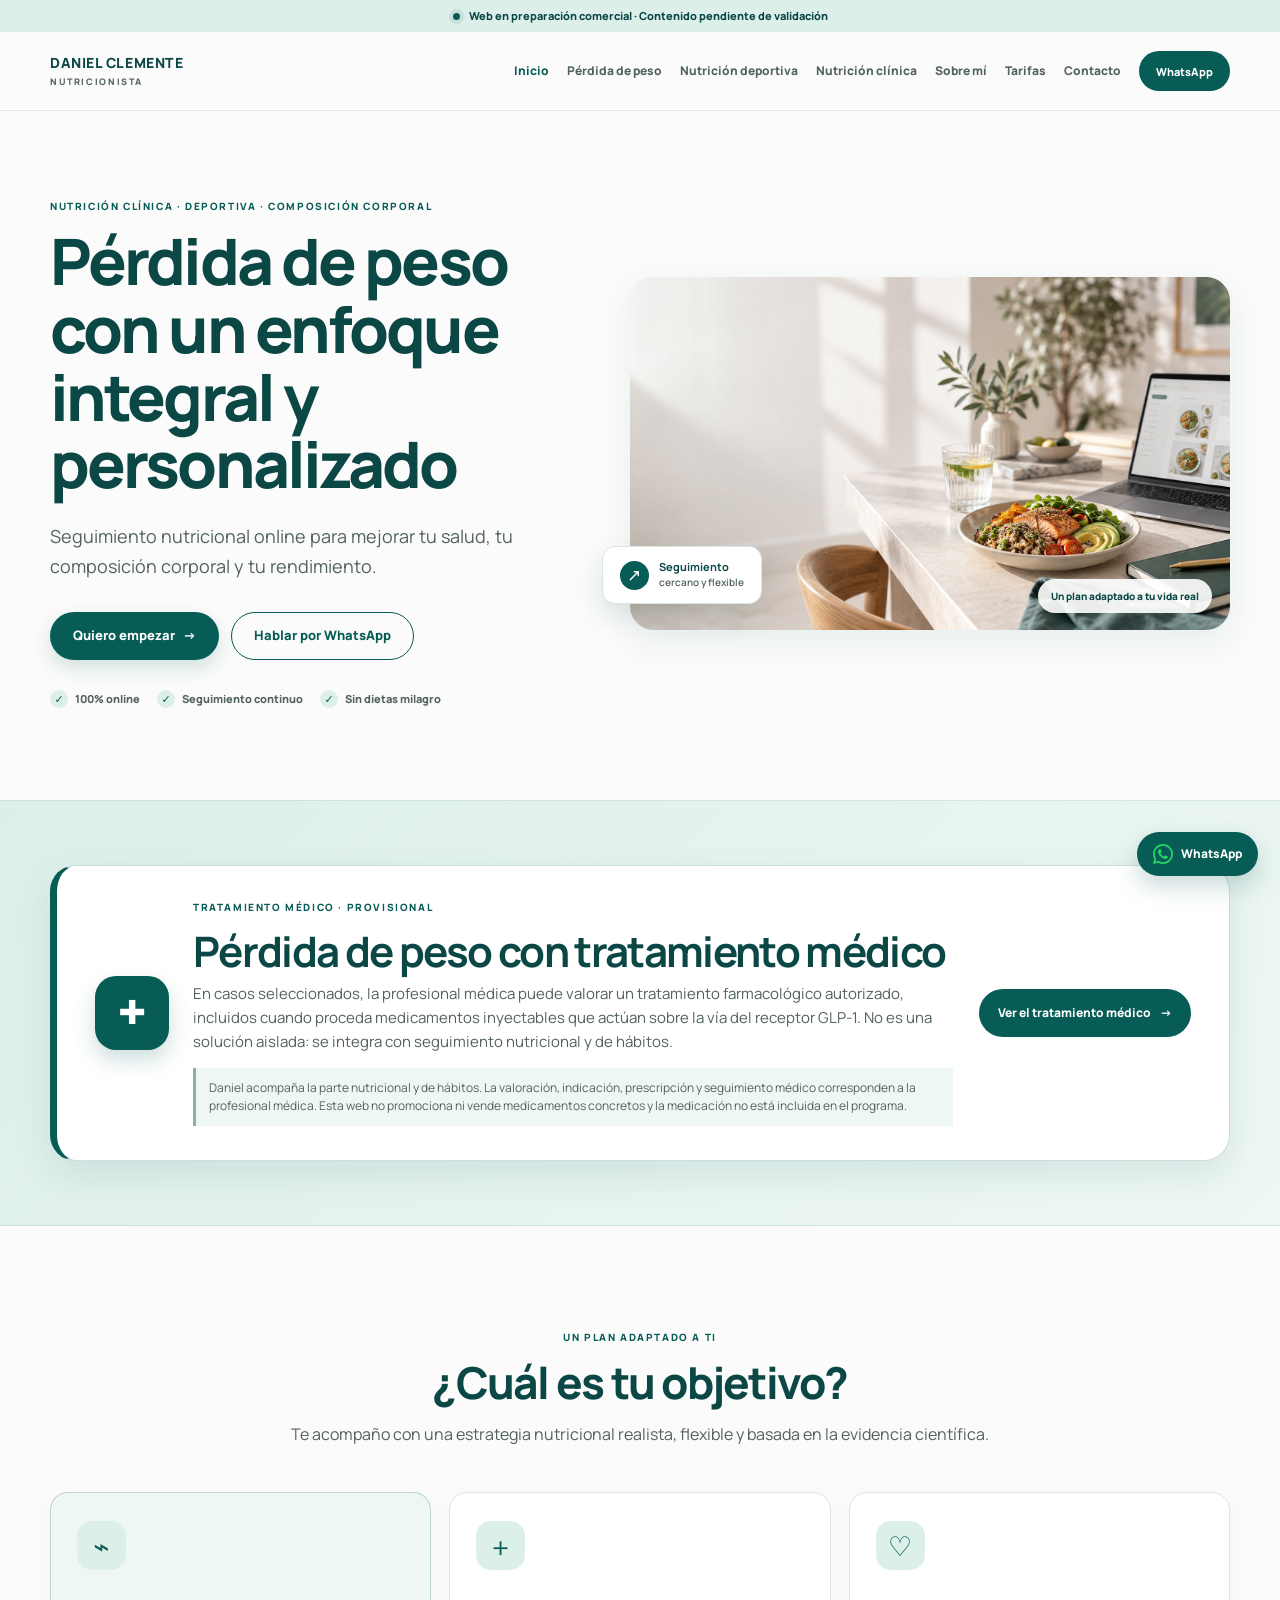
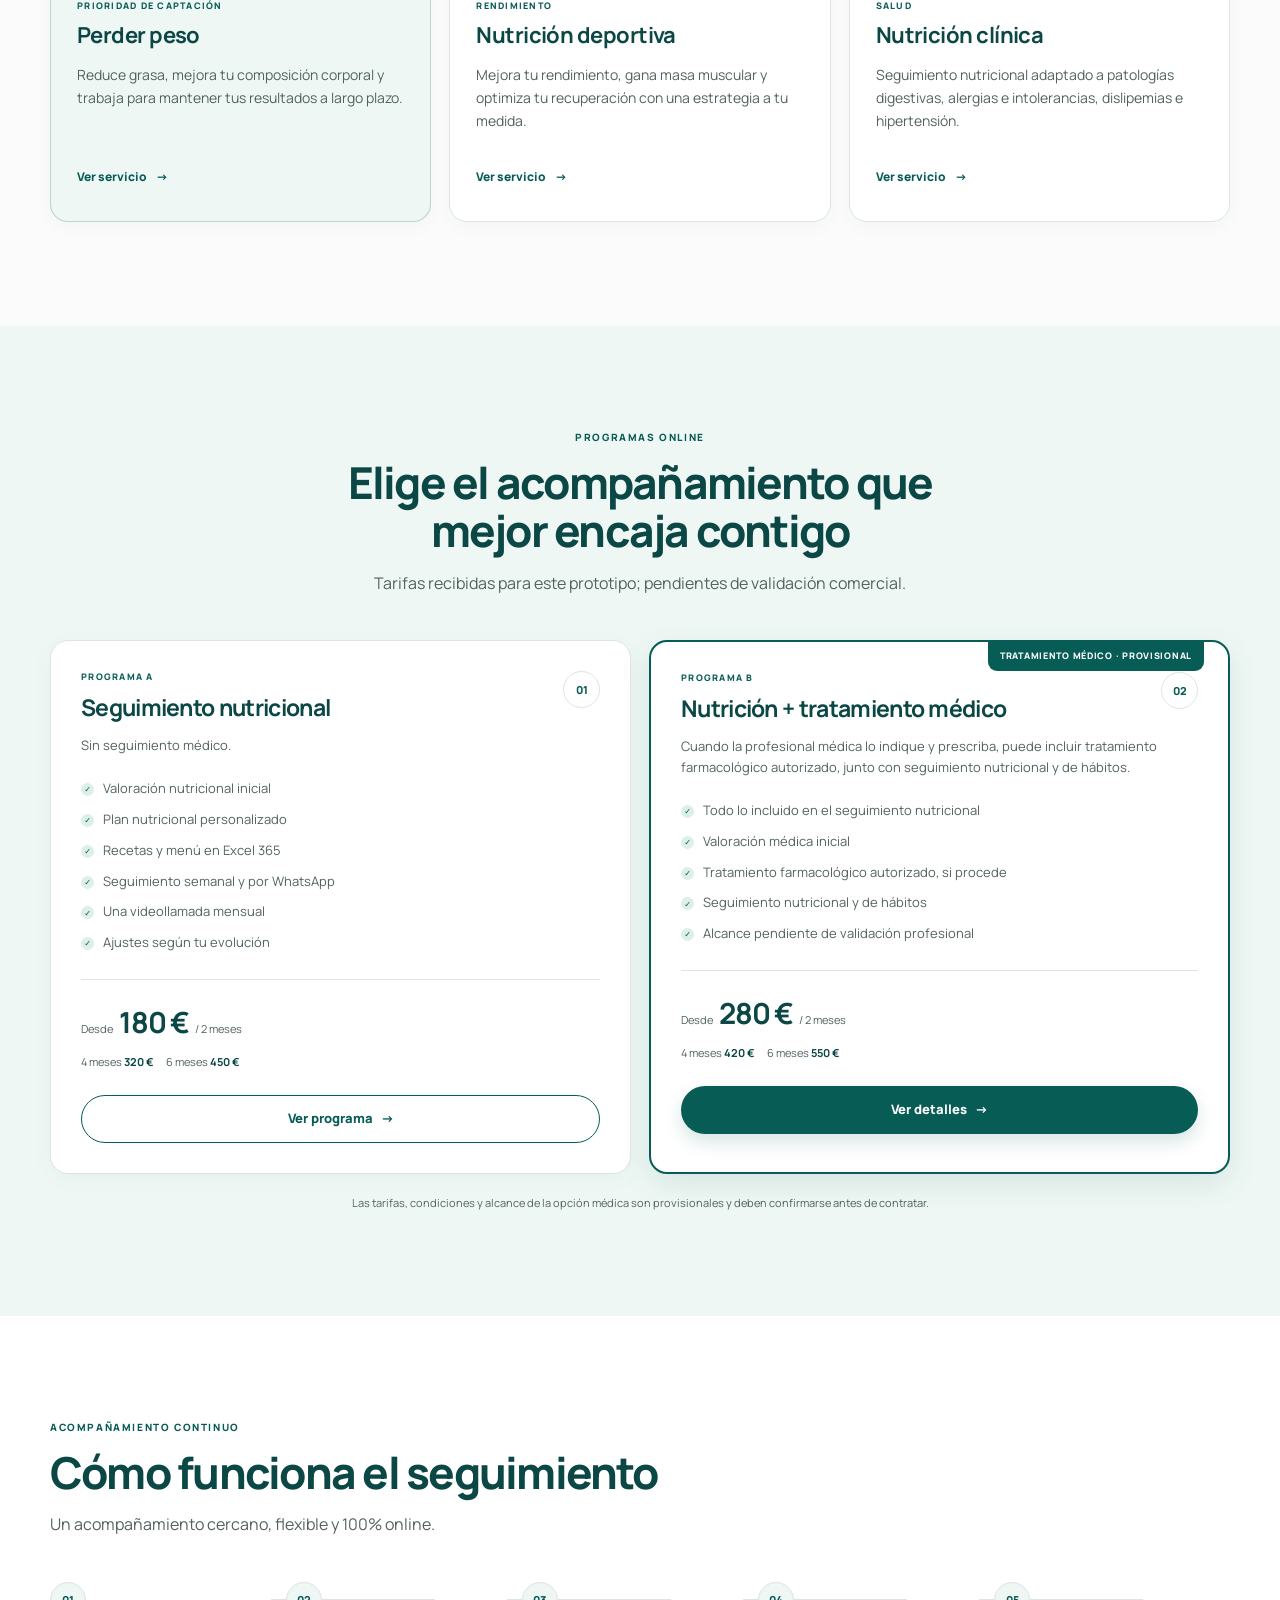
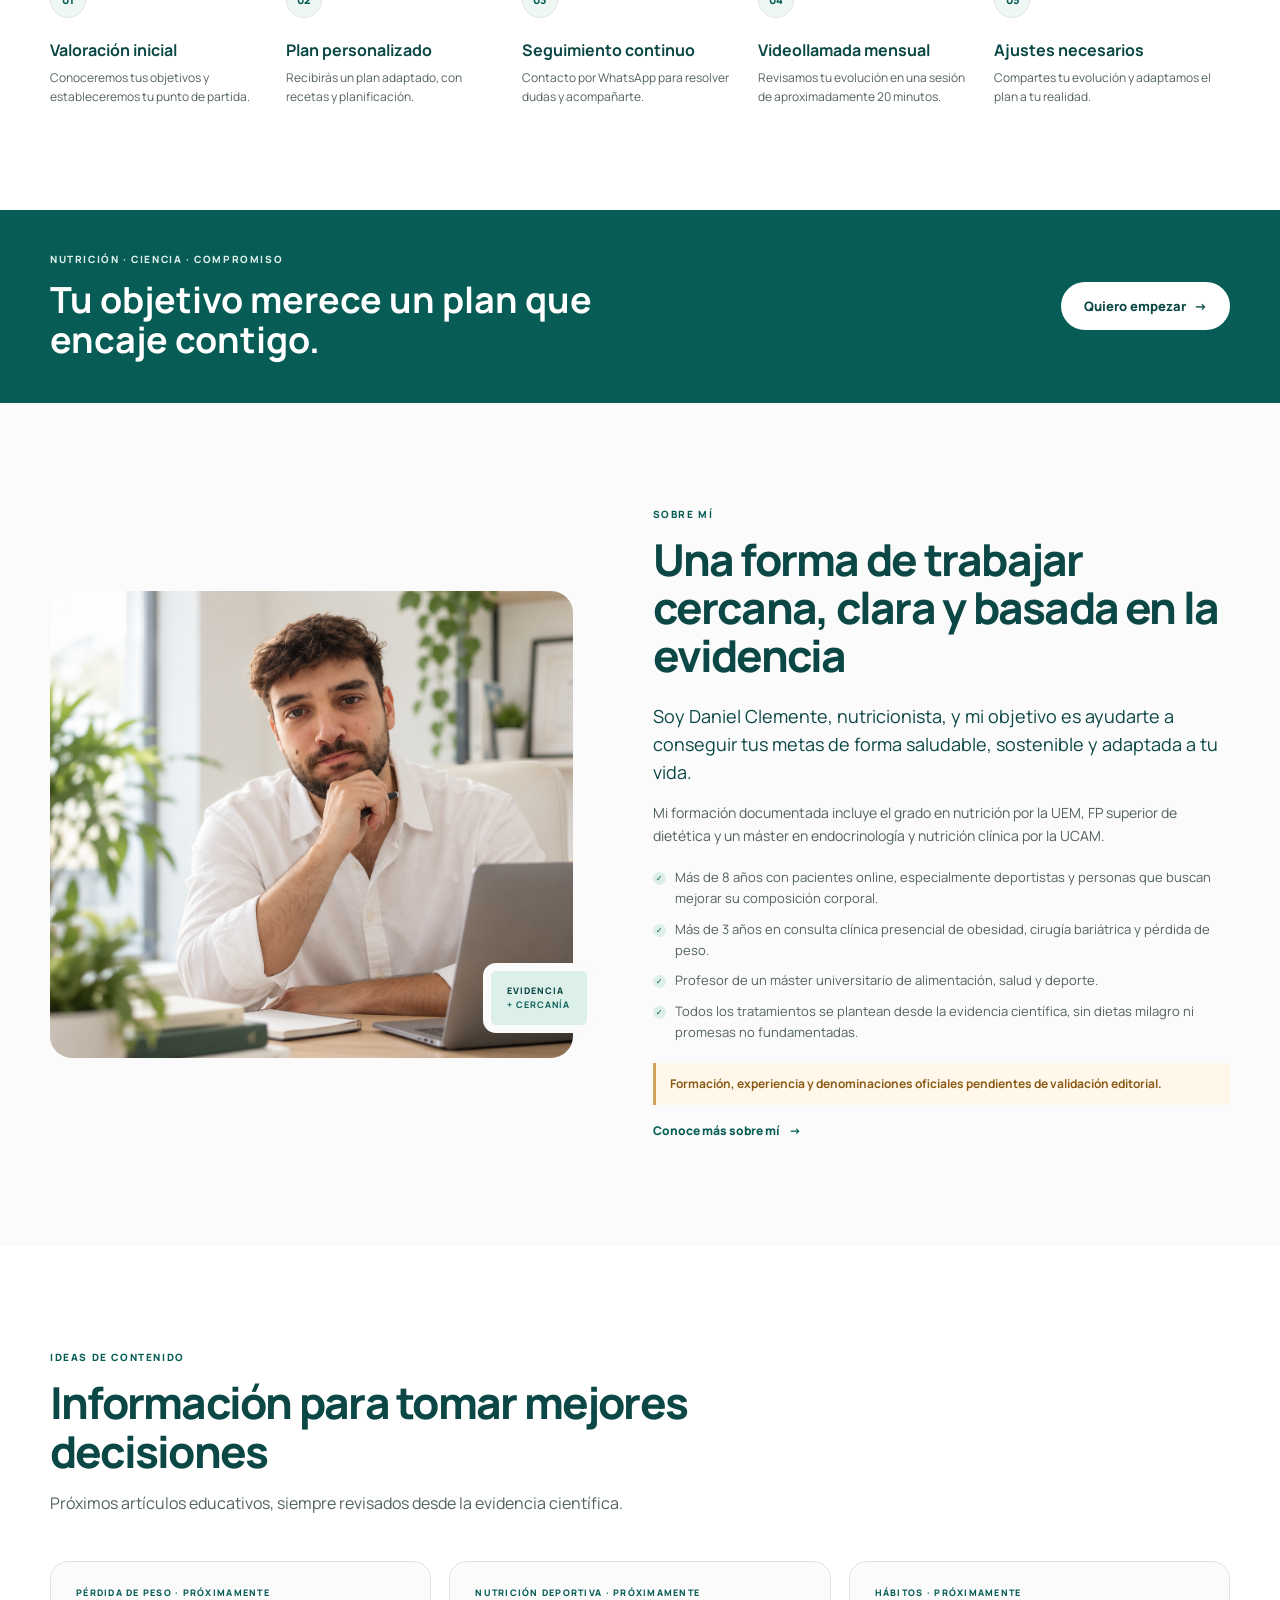
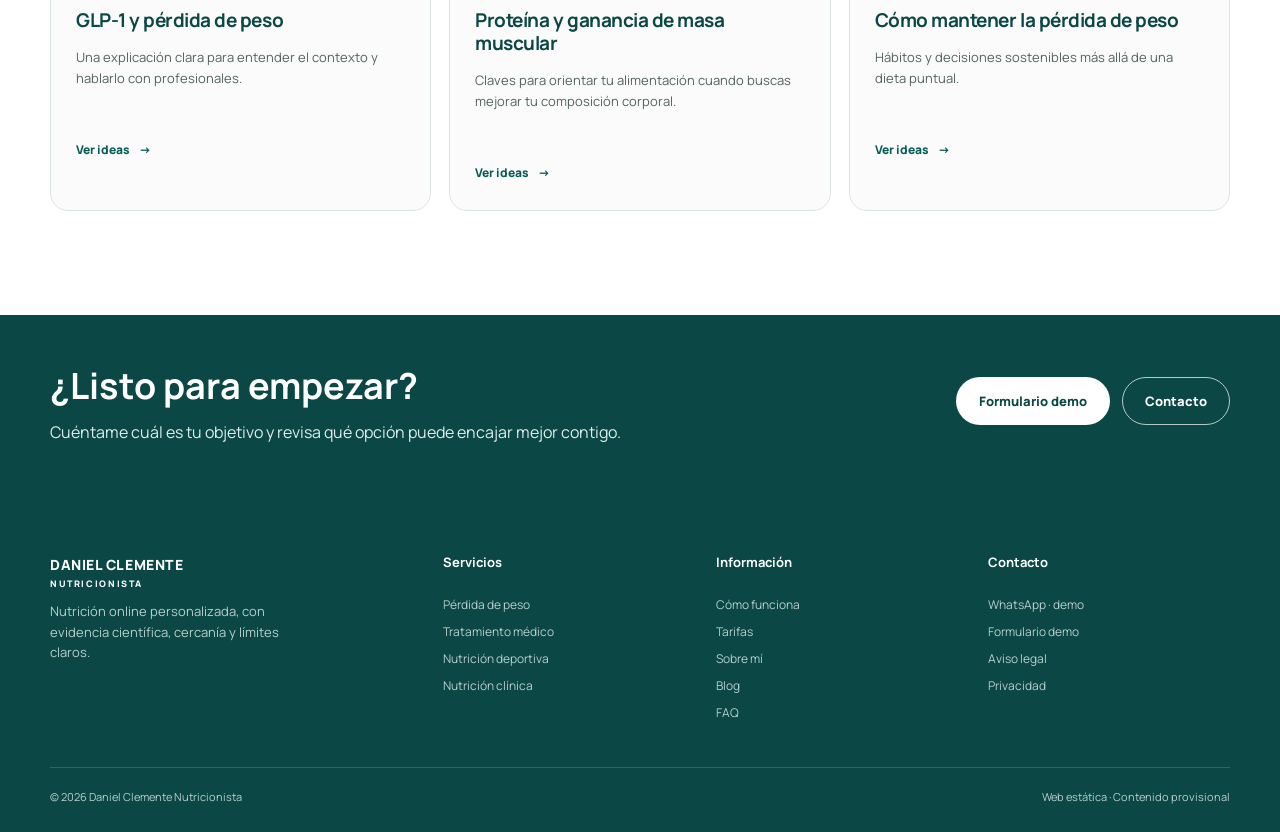
==== commit 44154d75: "fix: polish mobile homepage details" ====
--- a/index.html
+++ b/index.html
@@ -85,7 +85,7 @@
 </main>
 <footer class="site-footer"><div class="container footer-grid"><div><a class="brand brand-light" href="index.html"><span class="brand-name">DANIEL CLEMENTE</span><span class="brand-role">NUTRICIONISTA</span></a><p>Nutrición online personalizada, con evidencia científica, cercanía y límites claros.</p></div><div><h2>Servicios</h2><a href="perdida-de-peso.html">Pérdida de peso</a><a href="perdida-de-peso-con-apoyo-medico.html">Tratamiento médico</a><a href="nutricion-deportiva.html">Nutrición deportiva</a><a href="nutricion-clinica.html">Nutrición clínica</a></div><div><h2>Información</h2><a href="como-funciona.html">Cómo funciona</a><a href="programas.html">Tarifas</a><a href="sobre-mi.html">Sobre mí</a><a href="blog.html">Blog</a><a href="preguntas-frecuentes.html">FAQ</a></div><div><h2>Contacto</h2><a href="contacto.html#canales">WhatsApp · demo</a><a href="contacto.html#formulario">Formulario demo</a><a href="aviso-legal.html">Aviso legal</a><a href="privacidad.html">Privacidad</a></div></div><div class="container footer-bottom"><span>© <span data-current-year></span> Daniel Clemente Nutricionista</span><span>Web estática · Contenido provisional</span></div></footer>
 <a class="mobile-contact-bar" href="contacto.html#canales">Hablar por WhatsApp</a>
-<a class="contact-float" href="contacto.html#canales" aria-label="Hablar por WhatsApp"><span aria-hidden="true">◌</span><span>WhatsApp</span></a>
+<a class="contact-float" href="contacto.html#canales" aria-label="Hablar por WhatsApp"><span class="whatsapp-icon" aria-hidden="true"><img src="assets/whatsapp-glyph.svg" alt="Icono de WhatsApp"></span><span>WhatsApp</span></a>
 <noscript><div class="no-script">El contenido es accesible sin JavaScript; el menú móvil y el formulario demo usan JavaScript para sus estados.</div></noscript>
 </body>
 </html>
--- a/styles.css
+++ b/styles.css
@@ -7,7 +7,7 @@
 .section-heading{max-width:700px;margin-bottom:44px}.section-heading.centered{margin-right:auto;margin-left:auto;text-align:center}.section-heading h2,.about-copy h2,.contact-copy h2{margin:0;color:var(--dark);font-size:clamp(30px,4vw,44px);font-weight:760;letter-spacing:-.04em;line-height:1.1}.section-heading p:last-child{margin:16px 0 0;color:var(--muted);font-size:16px}.objective-grid{display:grid;grid-template-columns:repeat(3,1fr);gap:18px}.service-card{min-height:330px;padding:28px 26px;border:1px solid var(--border);border-radius:var(--radius);background:var(--white);box-shadow:0 4px 20px rgba(7,92,86,.03);transition:transform .25s ease,box-shadow .25s ease,border-color .25s ease}.service-card:hover{transform:translateY(-5px);border-color:rgba(7,92,86,.3);box-shadow:var(--shadow)}.service-card.featured{border-color:rgba(7,92,86,.22);background:var(--pale)}.service-icon{display:grid;place-items:center;width:49px;height:49px;margin-bottom:30px;color:var(--deep);border-radius:15px;background:var(--soft);font-size:27px;font-weight:300}.card-kicker,.blog-category{display:block;margin-bottom:10px;color:var(--deep);font-size:9px;font-weight:800;letter-spacing:.14em;line-height:1.4}.service-card h3,.blog-card h3{margin:0;color:var(--dark);font-size:22px;line-height:1.2;letter-spacing:-.025em}.service-card p{min-height:78px;margin:14px 0 22px;color:var(--muted);font-size:14px;line-height:1.65}.section-process{background:var(--white)}.process-list{display:grid;grid-template-columns:repeat(5,1fr);gap:0;margin:0;padding:0;list-style:none}.process-list li{position:relative;padding:0 18px 0 0}.process-list li:not(:last-child):after{position:absolute;top:17px;right:15px;width:calc(100% - 72px);height:1px;content:"";background:var(--border);transform:translateX(100%)}.step-number{display:grid;place-items:center;width:36px;height:36px;margin-bottom:22px;color:var(--deep);border:1px solid var(--border);border-radius:50%;background:var(--pale);font-size:11px;font-weight:800}.process-list h3{margin:0 0 8px;color:var(--dark);font-size:16px;line-height:1.25}.process-list p{margin:0;color:var(--muted);font-size:12px;line-height:1.6}
 .section-pricing{background:var(--pale)}.pricing-grid{display:grid;grid-template-columns:repeat(2,1fr);gap:20px}.pricing-card{position:relative;padding:30px;border:1px solid var(--border);border-radius:var(--radius);background:var(--white);box-shadow:0 5px 22px rgba(7,92,86,.04)}.pricing-card-recommended{border:2px solid var(--deep);box-shadow:0 10px 30px rgba(7,92,86,.1)}.recommended-badge{position:absolute;top:0;right:24px;padding:7px 12px;color:var(--white);background:var(--deep);border-radius:0 0 9px 9px;font-size:9px;font-weight:800;letter-spacing:.08em}.pricing-card-top{display:flex;align-items:flex-start;justify-content:space-between;gap:18px;margin-bottom:14px}.pricing-card h3{margin:0;color:var(--dark);font-size:23px;line-height:1.2;letter-spacing:-.03em}.price-icon{display:grid;place-items:center;width:37px;height:37px;flex:none;color:var(--deep);border:1px solid var(--border);border-radius:50%;font-size:11px;font-weight:800}.pricing-intro{margin:0 0 22px;color:var(--muted);font-size:13px}.feature-list,.about-list,.clean-list{display:grid;gap:10px;margin:0 0 26px;padding:0;list-style:none}.feature-list li,.about-list li{position:relative;padding-left:22px;color:var(--muted);font-size:13px}.feature-list li:before,.about-list li:before{position:absolute;top:5px;left:0;width:13px;height:13px;content:"✓";display:grid;place-items:center;color:var(--deep);background:var(--soft);border-radius:50%;font-size:8px;font-weight:800}.price-row{display:flex;align-items:baseline;gap:6px;padding-top:19px;border-top:1px solid var(--border)}.price-row span,.price-row small{color:var(--muted);font-size:11px}.price-row strong{color:var(--dark);font-size:29px;letter-spacing:-.04em}.price-options{display:flex;gap:12px;margin:8px 0 24px;color:var(--muted);font-size:11px}.price-options b{color:var(--dark)}.full-width{width:100%}.pricing-footnote{margin:20px 0 0;color:var(--muted);font-size:11px;text-align:center}.cta-banner{color:var(--white);background:var(--deep)}.cta-banner .eyebrow,.final-cta .eyebrow{color:var(--soft)}.cta-banner h2{max-width:620px;margin:0;color:var(--white);font-size:clamp(25px,3vw,36px);line-height:1.12}.cta-banner-inner,.final-cta-inner{display:flex;align-items:center;justify-content:space-between;gap:30px}
 .about-grid{display:grid;grid-template-columns:minmax(0,.95fr) minmax(0,1.05fr);align-items:center;gap:80px}.about-media{position:relative}.about-media img{width:100%;aspect-ratio:1.12;object-fit:cover;border-radius:22px}.about-stamp{position:absolute;right:-22px;bottom:25px;padding:13px 16px;color:var(--dark);background:var(--soft);border:8px solid var(--warm);border-radius:13px;font-size:9px;font-weight:800;letter-spacing:.12em;line-height:1.55}.about-stamp strong{color:var(--deep)}.about-copy .lead{margin:23px 0 16px;color:var(--dark);font-size:18px;line-height:1.55}.about-copy>p:not(.eyebrow):not(.lead):not(.provisional){margin:0 0 20px;color:var(--muted);font-size:14px}.about-list{margin:0 0 20px}.blog-section{background:var(--white)}.blog-grid{display:grid;grid-template-columns:repeat(3,1fr);gap:18px}.blog-card{min-height:246px;padding:25px;border:1px solid var(--border);border-radius:var(--radius);background:var(--warm);transition:transform .25s ease,box-shadow .25s ease}.blog-card:hover{transform:translateY(-4px);box-shadow:var(--shadow)}.blog-card h3{font-size:19px}.blog-card p{min-height:68px;margin:15px 0 21px;color:var(--muted);font-size:13px}
-.final-cta{color:var(--white);background:var(--dark)}.final-cta h2{margin:0 0 6px;color:var(--white);font-size:clamp(26px,3vw,36px)}.final-cta p{margin:0;color:var(--soft)}.final-cta .hero-actions{flex:none}.provisional{padding:12px 14px;color:var(--warn);border-left:3px solid #D3A45D;background:#FFF8EA;font-size:12px;line-height:1.5}.warning{padding:15px;color:var(--warn);border:1px solid #E7C98E;border-radius:12px;background:#FFF8EA}.grid-2,.grid-3,.grid-4,.pricing-grid{display:grid;gap:18px}.grid-2{grid-template-columns:repeat(2,1fr)}.grid-3{grid-template-columns:repeat(3,1fr)}.grid-4{grid-template-columns:repeat(4,1fr)}.cards article,.notice-card,.price-card{padding:28px;border:1px solid var(--border);border-radius:var(--radius);background:var(--white);box-shadow:0 4px 18px rgba(7,92,86,.04)}.cards h2,.price-card h2,.notice-card h2{font-size:24px}.tag{display:inline-block;margin-bottom:12px;padding:5px 9px;border-radius:999px;color:var(--deep);background:var(--pale);font-size:10px;font-weight:800;letter-spacing:.12em;text-transform:uppercase}.mini-list{display:grid;gap:10px}.mini-list p{margin:0;padding:16px 18px;border:1px solid var(--border);border-radius:var(--radius);background:var(--white);font-weight:700}.clean-list li{padding-left:22px;position:relative;color:var(--muted)}.clean-list li:before{content:'✓';position:absolute;left:0;color:var(--deep);font-weight:800}.pricing-grid .price-card{display:flex;flex-direction:column}.price-card .tariffs{margin-top:auto;padding-top:16px}.tariffs p{display:flex;justify-content:space-between;margin:0;padding:9px 0;border-bottom:1px solid var(--border);color:var(--muted)}.tariffs span{color:var(--dark);font-weight:800}.price-card.highlighted{border:2px solid var(--deep)}.steps{display:grid;grid-template-columns:repeat(5,1fr);gap:16px;margin:0;padding:0;list-style:none}.steps li{padding:22px;border:1px solid var(--border);border-radius:var(--radius);background:var(--white)}.steps li>span{display:grid;place-items:center;width:34px;height:34px;margin-bottom:18px;color:var(--deep);border-radius:50%;background:var(--soft);font-size:11px;font-weight:800}.steps h2{font-size:20px}.steps p{color:var(--muted);font-size:13px}.faq-list{display:grid;gap:12px;max-width:850px}.faq-list details{padding:20px 22px;border:1px solid var(--border);border-radius:14px;background:var(--white)}.faq-list summary{color:var(--dark);font-weight:800;cursor:pointer}.faq-list p{margin:14px 0 0;color:var(--muted)}.contact-grid{display:grid;grid-template-columns:.85fr 1.15fr;gap:64px;align-items:start}.contact-copy{padding-top:18px}.contact-form{padding:30px;border:1px solid var(--border);border-radius:var(--radius);background:var(--white);box-shadow:var(--shadow)}.form-row{display:grid;gap:7px;margin-bottom:16px}.form-row label{color:var(--dark);font-size:13px;font-weight:800}.form-row input,.form-row select,.form-row textarea{width:100%;padding:12px 13px;border:1px solid var(--border);border-radius:10px;color:var(--text);background:var(--white);outline:none}.form-row input:focus,.form-row select:focus,.form-row textarea:focus{border-color:var(--deep);box-shadow:0 0 0 3px rgba(7,92,86,.1)}.form-row.invalid input{border-color:#B24A3D}.form-row small{min-height:17px;color:#B24A3D;font-size:11px}.form-privacy{margin:14px 0 0;color:var(--muted);font-size:11px}.form-status{margin:13px 0 0;color:var(--deep);font-size:12px;font-weight:800}.site-footer{padding:64px 0 26px;color:var(--soft);background:var(--dark)}.site-footer p{max-width:260px;color:#B7D0CB;font-size:13px}.site-footer h2{margin:0 0 14px;color:var(--white);font-size:13px}.footer-grid{display:grid;grid-template-columns:1.5fr 1fr 1fr 1fr;gap:30px;padding-bottom:45px}.footer-grid>div:not(:first-child){display:flex;flex-direction:column;gap:8px}.footer-grid a:not(.brand){color:#B7D0CB;font-size:12px}.footer-grid a:not(.brand):hover{color:var(--white)}.footer-bottom{display:flex;align-items:center;justify-content:space-between;gap:20px;padding-top:20px;border-top:1px solid rgba(183,208,203,.22);color:#B7D0CB;font-size:11px}.mobile-contact-bar,.contact-float{position:fixed;z-index:20;color:var(--white);background:var(--deep);font-weight:800;box-shadow:0 10px 24px rgba(7,92,86,.22)}.mobile-contact-bar{right:12px;bottom:calc(12px + env(safe-area-inset-bottom));left:12px;display:none;align-items:center;justify-content:center;min-height:50px;border-radius:999px;font-size:13px;opacity:0;pointer-events:none;transform:translateY(120%);transition:opacity .25s ease,transform .25s ease}.mobile-contact-bar.is-visible{opacity:1;pointer-events:auto;transform:none}.contact-float{right:22px;bottom:24px;display:flex;align-items:center;gap:8px;padding:12px 16px;border-radius:999px;font-size:12px}.contact-float span:first-child{display:grid;place-items:center;width:20px;height:20px;border:1px solid currentColor;border-radius:50%}.no-script{padding:12px 18px;color:var(--dark);background:var(--soft);font-size:12px;text-align:center}.js [data-reveal]{opacity:0;transform:translateY(18px);transition:opacity .65s ease,transform .65s cubic-bezier(.2,.7,.2,1)}.js [data-reveal].is-visible{opacity:1;transform:none}.js [data-reveal-delay="100"]{transition-delay:100ms}.js [data-reveal-delay="120"]{transition-delay:120ms}.js [data-reveal-delay="200"]{transition-delay:200ms}@media (prefers-reduced-motion:reduce){html{scroll-behavior:auto}.js [data-reveal],.js [data-reveal].is-visible{opacity:1;transform:none;transition:none}.button,.service-card,.blog-card{transition:none}}
+.final-cta{color:var(--white);background:var(--dark)}.final-cta h2{margin:0 0 6px;color:var(--white);font-size:clamp(26px,3vw,36px)}.final-cta p{margin:0;color:var(--soft)}.final-cta .hero-actions{flex:none}.provisional{padding:12px 14px;color:var(--warn);border-left:3px solid #D3A45D;background:#FFF8EA;font-size:12px;line-height:1.5}.warning{padding:15px;color:var(--warn);border:1px solid #E7C98E;border-radius:12px;background:#FFF8EA}.grid-2,.grid-3,.grid-4,.pricing-grid{display:grid;gap:18px}.grid-2{grid-template-columns:repeat(2,1fr)}.grid-3{grid-template-columns:repeat(3,1fr)}.grid-4{grid-template-columns:repeat(4,1fr)}.cards article,.notice-card,.price-card{padding:28px;border:1px solid var(--border);border-radius:var(--radius);background:var(--white);box-shadow:0 4px 18px rgba(7,92,86,.04)}.cards h2,.price-card h2,.notice-card h2{font-size:24px}.tag{display:inline-block;margin-bottom:12px;padding:5px 9px;border-radius:999px;color:var(--deep);background:var(--pale);font-size:10px;font-weight:800;letter-spacing:.12em;text-transform:uppercase}.mini-list{display:grid;gap:10px}.mini-list p{margin:0;padding:16px 18px;border:1px solid var(--border);border-radius:var(--radius);background:var(--white);font-weight:700}.clean-list li{padding-left:22px;position:relative;color:var(--muted)}.clean-list li:before{content:'✓';position:absolute;left:0;color:var(--deep);font-weight:800}.pricing-grid .price-card{display:flex;flex-direction:column}.price-card .tariffs{margin-top:auto;padding-top:16px}.tariffs p{display:flex;justify-content:space-between;margin:0;padding:9px 0;border-bottom:1px solid var(--border);color:var(--muted)}.tariffs span{color:var(--dark);font-weight:800}.price-card.highlighted{border:2px solid var(--deep)}.steps{display:grid;grid-template-columns:repeat(5,1fr);gap:16px;margin:0;padding:0;list-style:none}.steps li{padding:22px;border:1px solid var(--border);border-radius:var(--radius);background:var(--white)}.steps li>span{display:grid;place-items:center;width:34px;height:34px;margin-bottom:18px;color:var(--deep);border-radius:50%;background:var(--soft);font-size:11px;font-weight:800}.steps h2{font-size:20px}.steps p{color:var(--muted);font-size:13px}.faq-list{display:grid;gap:12px;max-width:850px}.faq-list details{padding:20px 22px;border:1px solid var(--border);border-radius:14px;background:var(--white)}.faq-list summary{color:var(--dark);font-weight:800;cursor:pointer}.faq-list p{margin:14px 0 0;color:var(--muted)}.contact-grid{display:grid;grid-template-columns:.85fr 1.15fr;gap:64px;align-items:start}.contact-copy{padding-top:18px}.contact-form{padding:30px;border:1px solid var(--border);border-radius:var(--radius);background:var(--white);box-shadow:var(--shadow)}.form-row{display:grid;gap:7px;margin-bottom:16px}.form-row label{color:var(--dark);font-size:13px;font-weight:800}.form-row input,.form-row select,.form-row textarea{width:100%;padding:12px 13px;border:1px solid var(--border);border-radius:10px;color:var(--text);background:var(--white);outline:none}.form-row input:focus,.form-row select:focus,.form-row textarea:focus{border-color:var(--deep);box-shadow:0 0 0 3px rgba(7,92,86,.1)}.form-row.invalid input{border-color:#B24A3D}.form-row small{min-height:17px;color:#B24A3D;font-size:11px}.form-privacy{margin:14px 0 0;color:var(--muted);font-size:11px}.form-status{margin:13px 0 0;color:var(--deep);font-size:12px;font-weight:800}.site-footer{padding:64px 0 26px;color:var(--soft);background:var(--dark)}.site-footer p{max-width:260px;color:#B7D0CB;font-size:13px}.site-footer h2{margin:0 0 14px;color:var(--white);font-size:13px}.footer-grid{display:grid;grid-template-columns:1.5fr 1fr 1fr 1fr;gap:30px;padding-bottom:45px}.footer-grid>div:not(:first-child){display:flex;flex-direction:column;gap:8px}.footer-grid a:not(.brand){color:#B7D0CB;font-size:12px}.footer-grid a:not(.brand):hover{color:var(--white)}.footer-bottom{display:flex;align-items:center;justify-content:space-between;gap:20px;padding-top:20px;border-top:1px solid rgba(183,208,203,.22);color:#B7D0CB;font-size:11px}.mobile-contact-bar,.contact-float{position:fixed;z-index:20;color:var(--white);background:var(--deep);font-weight:800;box-shadow:0 10px 24px rgba(7,92,86,.22)}.mobile-contact-bar{right:12px;bottom:calc(12px + env(safe-area-inset-bottom));left:12px;display:none;align-items:center;justify-content:center;min-height:50px;border-radius:999px;font-size:13px;opacity:0;pointer-events:none;transform:translateY(120%);transition:opacity .25s ease,transform .25s ease}.mobile-contact-bar.is-visible{opacity:1;pointer-events:auto;transform:none}.contact-float{right:22px;bottom:24px;display:flex;align-items:center;gap:8px;padding:12px 16px;border-radius:999px;font-size:12px}.contact-float .whatsapp-icon{display:grid;place-items:center;width:20px;height:20px;flex:none}.contact-float .whatsapp-icon img{width:100%;height:100%;object-fit:contain}.no-script{padding:12px 18px;color:var(--dark);background:var(--soft);font-size:12px;text-align:center}.js [data-reveal]{opacity:0;transform:translateY(18px);transition:opacity .65s ease,transform .65s cubic-bezier(.2,.7,.2,1)}.js [data-reveal].is-visible{opacity:1;transform:none}.js [data-reveal-delay="100"]{transition-delay:100ms}.js [data-reveal-delay="120"]{transition-delay:120ms}.js [data-reveal-delay="200"]{transition-delay:200ms}@media (prefers-reduced-motion:reduce){html{scroll-behavior:auto}.js [data-reveal],.js [data-reveal].is-visible{opacity:1;transform:none;transition:none}.button,.service-card,.blog-card{transition:none}}
 @media (max-width:1100px){.site-nav{gap:12px}.site-nav a:not(.button){font-size:11px}.hero-grid{gap:42px}.about-grid{gap:48px}.contact-grid{gap:40px}}
 @media (max-width:980px){.container{width:min(calc(100% - 40px),var(--max))}.menu-toggle{display:block}.site-nav{position:absolute;top:100%;right:20px;left:20px;visibility:hidden;display:flex;flex-direction:column;align-items:stretch;gap:0;padding:10px;border:1px solid var(--border);border-radius:14px;background:var(--white);box-shadow:var(--shadow);opacity:0;transform:translateY(-8px);transition:opacity .2s ease,transform .2s ease,visibility .2s}.menu-open .site-nav{visibility:visible;opacity:1;transform:none}.site-nav a:not(.button){padding:12px;border-radius:10px;font-size:14px}.site-nav a:not(.button):hover{background:var(--pale)}.site-nav .button{margin-top:8px}.hero-grid,.about-grid,.contact-grid{grid-template-columns:1fr}.hero-copy{max-width:720px}.hero-media{max-width:720px;margin:0 auto;width:100%}.objective-grid,.blog-grid,.grid-3,.grid-4{grid-template-columns:repeat(2,1fr)}.objective-grid .service-card:last-child,.blog-grid .blog-card:last-child{grid-column:span 2}.process-list,.steps{grid-template-columns:repeat(3,1fr);row-gap:38px}.process-list li:nth-child(3):after{display:none}.steps li:nth-child(4){grid-column:1}.pricing-grid{gap:14px}.footer-grid{grid-template-columns:1.5fr 1fr 1fr}.footer-grid>div:last-child{grid-column:span 3}}
-@media (max-width:640px){.container{width:min(calc(100% - 36px),var(--max))}.site-notice{font-size:10px;line-height:1.3}.header-inner{min-height:70px}.brand-name{font-size:12px}.brand-role{font-size:8px;margin-top:6px}.hero,.section{padding:76px 0}.hero{padding-top:54px}.hero h1{font-size:39px}.hero-lead{font-size:16px}.hero-actions{display:grid;grid-template-columns:1fr}.hero-actions .button{width:100%}.hero-proof{gap:9px 13px;font-size:10px}.hero-float-card{left:12px;bottom:14px;padding:10px 12px}.image-caption{right:10px;bottom:10px;padding:7px 10px;font-size:9px}.medical-strip{padding:30px 0}.medical-inner{grid-template-columns:52px 1fr;gap:14px;padding:24px 20px;border-left-width:5px;border-radius:20px}.medical-icon{width:52px;height:52px;border-radius:15px;font-size:25px}.medical-inner h2{font-size:25px}.medical-inner p:last-child{grid-column:1/-1;font-size:12px}.medical-inner .text-link{grid-column:1/-1;justify-self:start;font-size:11px}.section-heading{margin-bottom:30px}.section-heading h2,.about-copy h2,.contact-copy h2{font-size:31px}.objective-grid,.blog-grid,.grid-2,.grid-3,.grid-4,.pricing-grid,.steps{grid-template-columns:1fr}.objective-grid .service-card:last-child,.blog-grid .blog-card:last-child{grid-column:auto}.service-card{min-height:0;padding:24px}.service-card p{min-height:0}.process-list{grid-template-columns:1fr;gap:0}.process-list li{display:grid;grid-template-columns:38px 1fr;gap:16px;padding:0 0 28px}.process-list li:not(:last-child):after{top:39px;right:auto;left:17px;width:1px;height:calc(100% - 29px);transform:none}.step-number{margin:0}.steps li:nth-child(4){grid-column:auto}.pricing-card{padding:24px}.pricing-card-recommended{margin-top:12px}.cta-banner-inner,.final-cta-inner{align-items:flex-start;flex-direction:column}.cta-banner .button,.final-cta .button{width:100%}.about-stamp{right:10px;bottom:12px}.about-copy .lead{font-size:16px}.contact-grid{gap:30px}.contact-form{padding:22px 18px}.footer-grid{grid-template-columns:1fr 1fr;gap:34px 22px;padding-bottom:38px}.footer-grid>div:first-child{grid-column:span 2}.footer-grid>div:last-child{grid-column:auto}}
+@media (max-width:640px){.container{width:min(calc(100% - 36px),var(--max))}.site-notice{font-size:10px;line-height:1.3}.header-inner{min-height:70px}.brand-name{font-size:12px}.brand-role{font-size:8px;margin-top:6px}.hero,.section{padding:76px 0}.hero{padding-top:54px}.hero h1{font-size:39px}.hero-lead{font-size:16px}.hero-actions{display:grid;grid-template-columns:1fr}.hero-actions .button{width:100%}.hero-proof{flex-wrap:nowrap;gap:7px;justify-content:space-between;font-size:clamp(8px,2.6vw,10px)}.hero-proof span{white-space:nowrap}.hero-proof b{width:16px;height:16px;margin-right:3px;font-size:10px}.hero-float-card{left:12px;bottom:14px;padding:10px 12px}.image-caption{right:10px;bottom:10px;padding:7px 10px;font-size:9px}.medical-strip{padding:30px 0}.medical-inner{grid-template-columns:52px 1fr;gap:14px;padding:24px 20px;border-left-width:5px;border-radius:20px}.medical-icon{width:52px;height:52px;border-radius:15px;font-size:25px}.medical-inner h2{font-size:25px}.medical-inner p:last-child{grid-column:1/-1;font-size:12px}.medical-inner .text-link{grid-column:1/-1;justify-self:start;font-size:11px}.section-heading{margin-bottom:30px}.section-heading h2,.about-copy h2,.contact-copy h2{font-size:31px}.objective-grid,.blog-grid,.grid-2,.grid-3,.grid-4,.pricing-grid,.steps{grid-template-columns:1fr}.objective-grid .service-card:last-child,.blog-grid .blog-card:last-child{grid-column:auto}.service-card{min-height:0;padding:24px}.service-card p{min-height:0}.process-list{grid-template-columns:1fr;gap:0}.process-list li{display:grid;grid-template-columns:38px 1fr;gap:16px;padding:0 0 28px}.process-list li:not(:last-child):after{display:block;top:39px;right:auto;left:17px;width:1px;height:calc(100% - 29px);transform:none}.step-number{margin:0}.steps li:nth-child(4){grid-column:auto}.pricing-card{padding:24px}.pricing-card-recommended{margin-top:12px}.cta-banner-inner,.final-cta-inner{align-items:flex-start;flex-direction:column}.cta-banner .button,.final-cta .button{width:100%}.about-stamp{right:10px;bottom:12px}.about-copy .lead{font-size:16px}.contact-grid{gap:30px}.contact-form{padding:22px 18px}.footer-grid{grid-template-columns:1fr 1fr;gap:34px 22px;padding-bottom:38px}.footer-grid>div:first-child{grid-column:span 2}.footer-grid>div:last-child{grid-column:auto}}
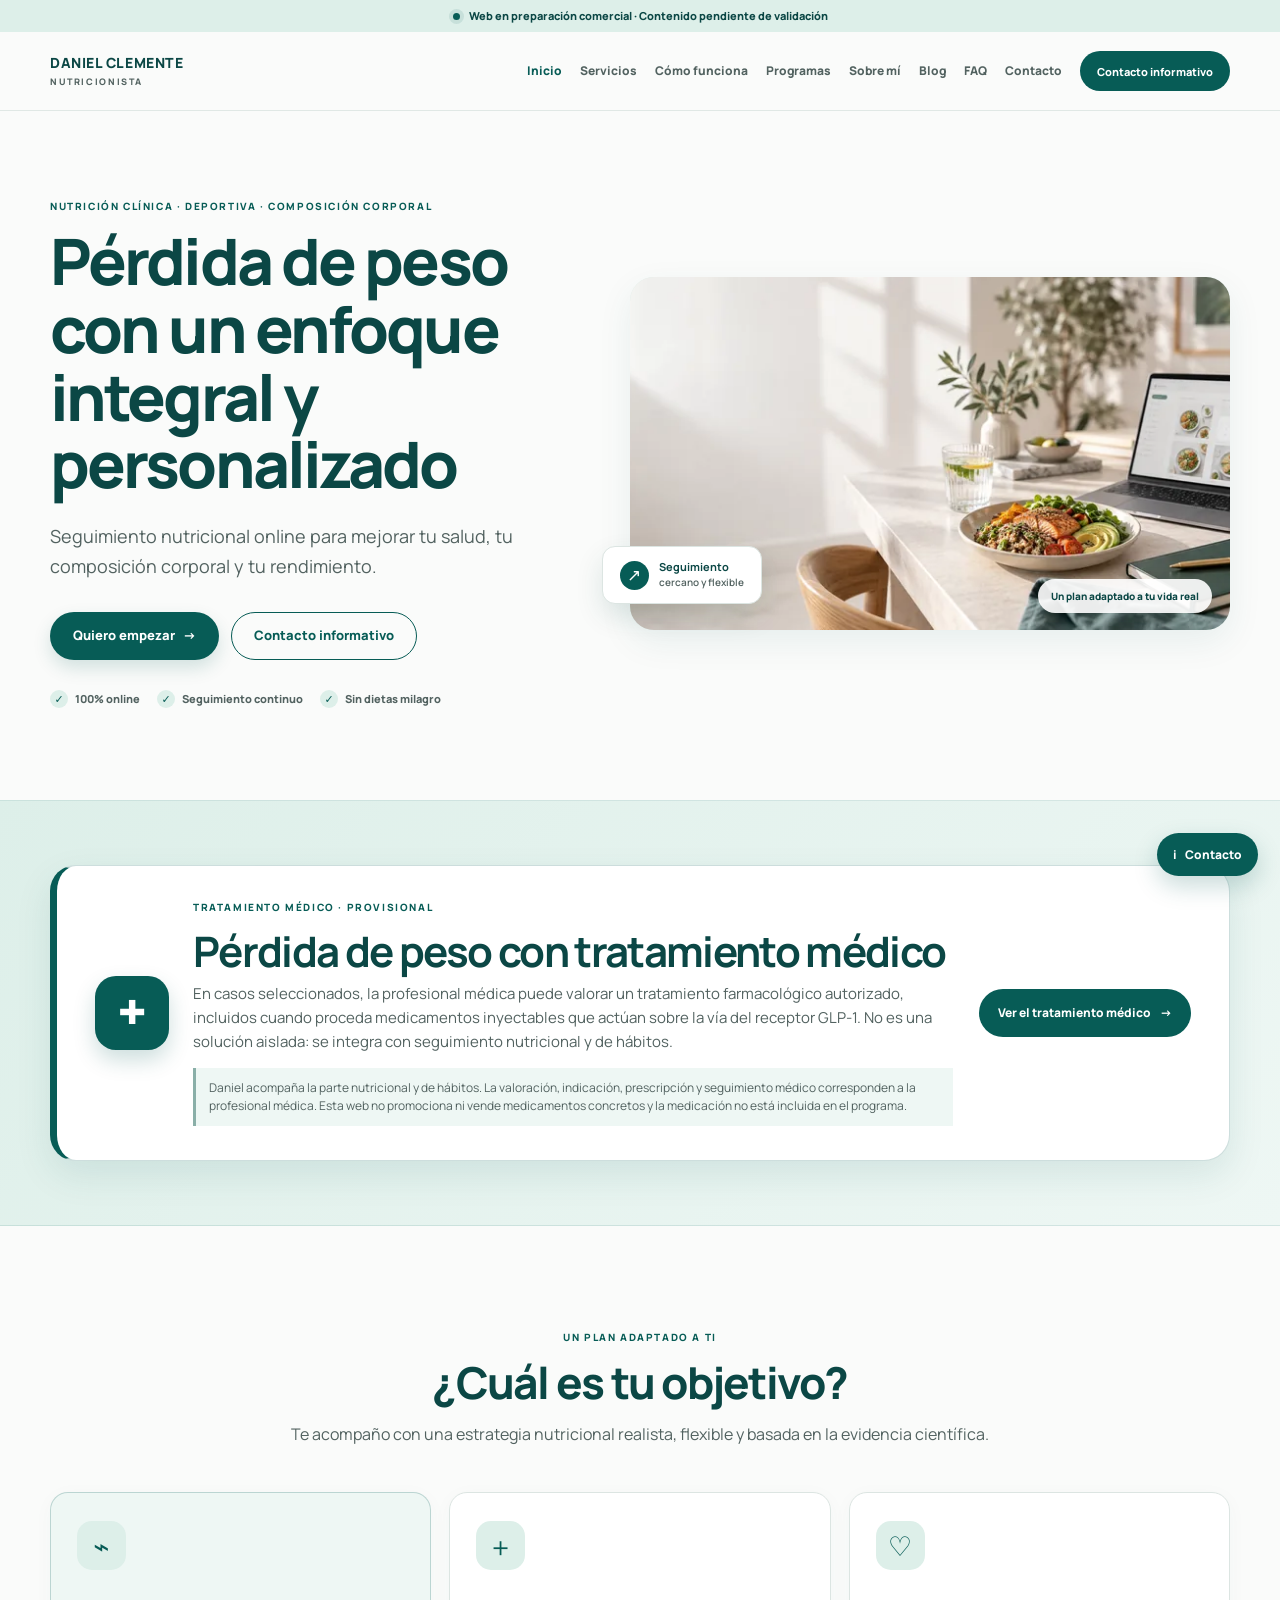
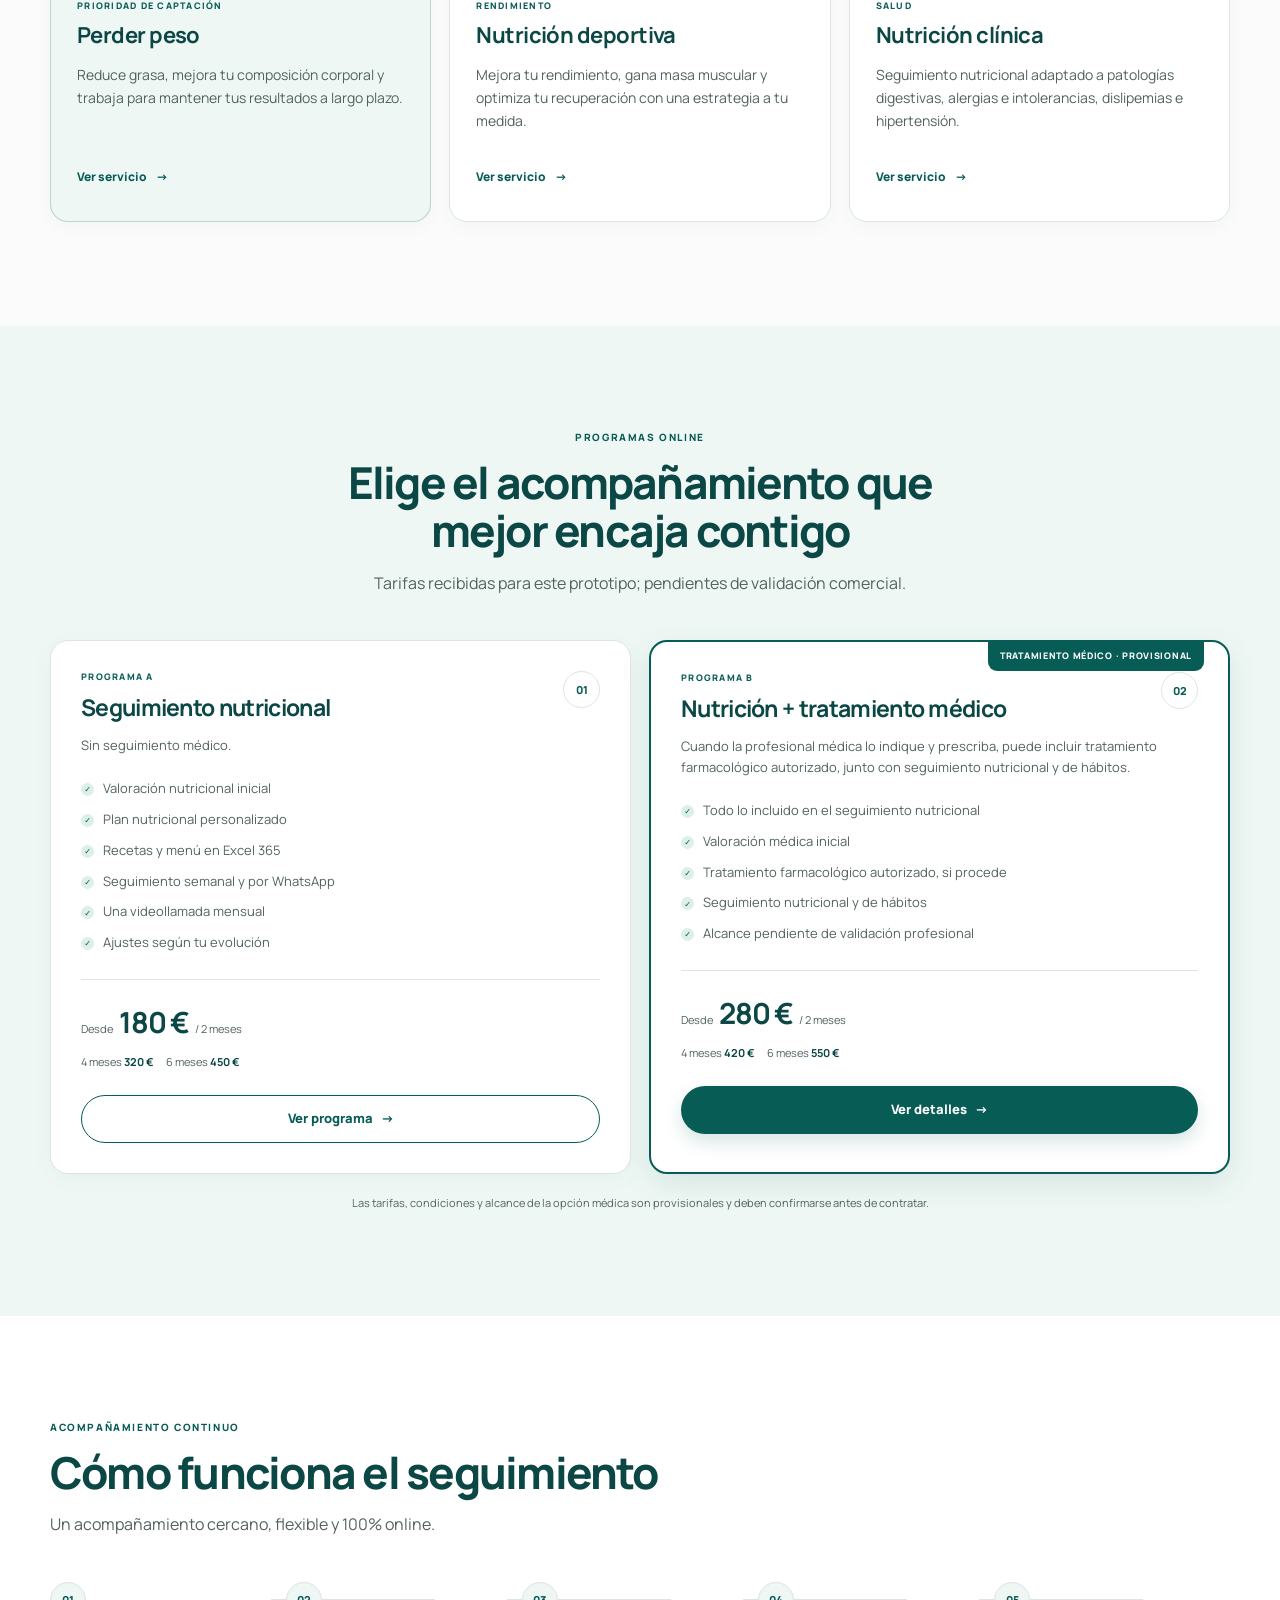
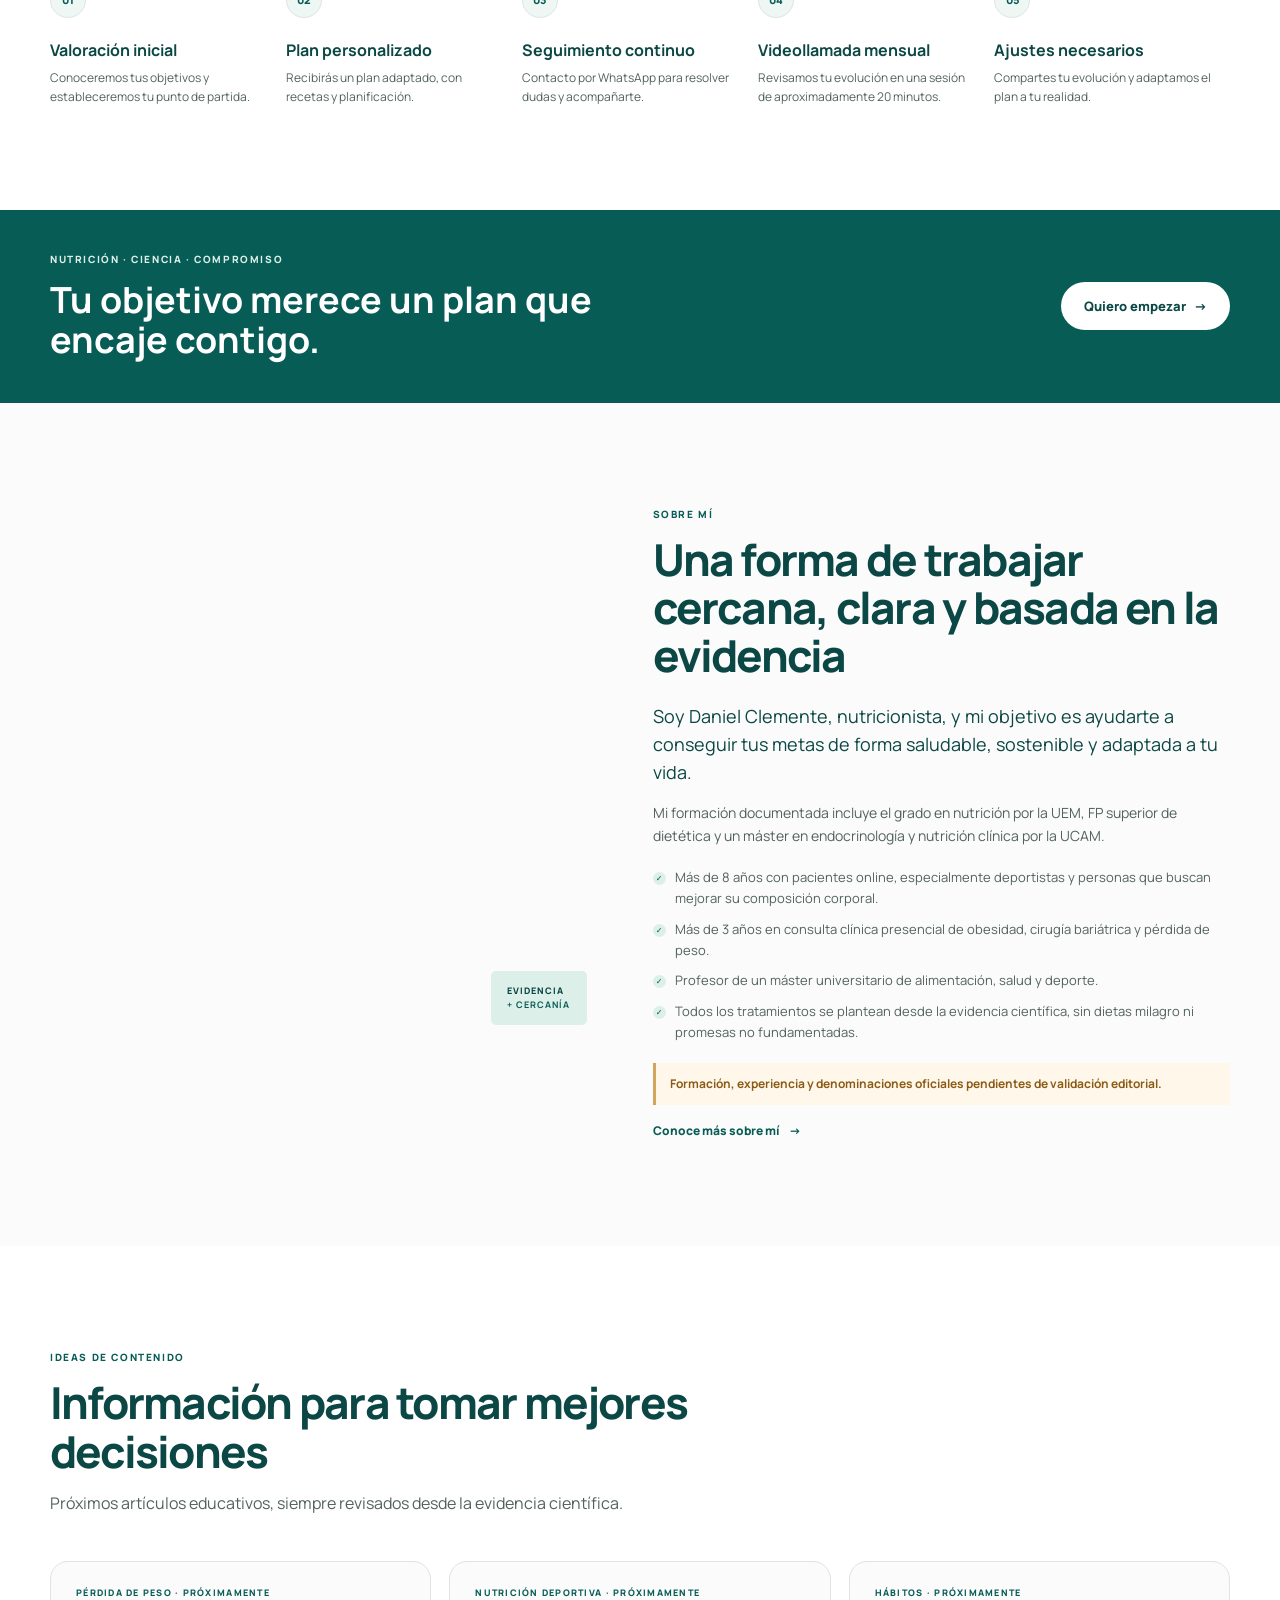
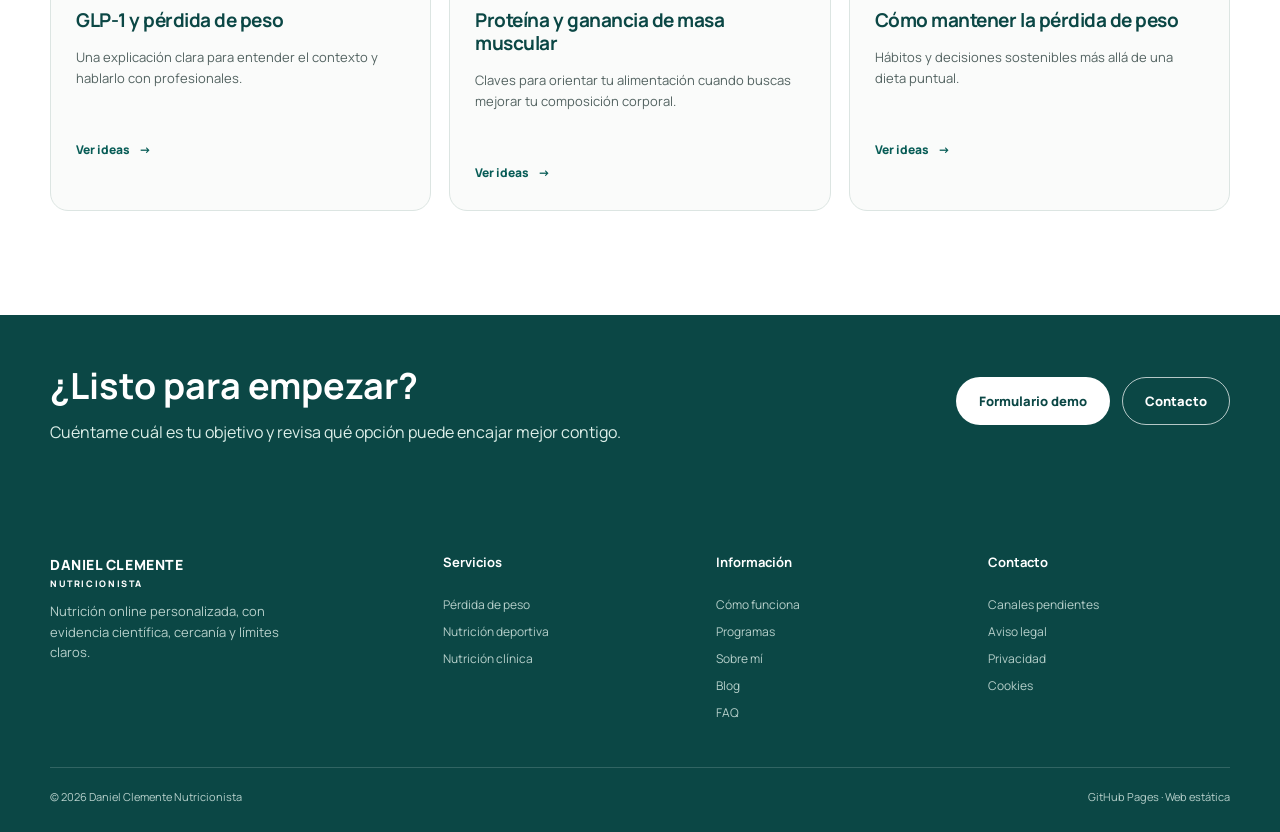
==== commit 1ebc842e: "feat: harden responsive ux across site" ====
--- a/index.html
+++ b/index.html
@@ -28,19 +28,20 @@
 <body data-page="index.html">
 <a class="skip-link" href="#contenido">Saltar al contenido</a>
 <div class="site-notice" role="status"><span></span>Web en preparación comercial · Contenido pendiente de validación</div>
-<header class="site-header">
+<header class="site-header" data-header>
   <div class="container header-inner">
     <a class="brand" href="index.html" aria-label="Daniel Clemente, inicio"><span class="brand-name">DANIEL CLEMENTE</span><span class="brand-role">NUTRICIONISTA</span></a>
     <button class="menu-toggle" type="button" aria-expanded="false" aria-controls="site-nav" aria-label="Abrir menú"><span></span><span></span><span></span></button>
     <nav class="site-nav" id="site-nav" aria-label="Navegación principal">
       <a href="index.html">Inicio</a>
-      <a href="perdida-de-peso.html">Pérdida de peso</a>
-      <a href="nutricion-deportiva.html">Nutrición deportiva</a>
-      <a href="nutricion-clinica.html">Nutrición clínica</a>
+      <a href="servicios.html">Servicios</a>
+      <a href="como-funciona.html">Cómo funciona</a>
+      <a href="programas.html">Programas</a>
       <a href="sobre-mi.html">Sobre mí</a>
-      <a href="programas.html">Tarifas</a>
+      <a href="blog.html">Blog</a>
+      <a href="preguntas-frecuentes.html">FAQ</a>
       <a href="contacto.html">Contacto</a>
-      <a class="button button-small nav-cta" href="contacto.html#canales">WhatsApp</a>
+      <a class="button button-small nav-cta" href="contacto.html#canales">Contacto informativo</a>
     </nav>
   </div>
 </header>
@@ -51,10 +52,13 @@
         <p class="eyebrow">NUTRICIÓN CLÍNICA · DEPORTIVA · COMPOSICIÓN CORPORAL</p>
         <h1 id="hero-title">Pérdida de peso con un enfoque integral y personalizado</h1>
         <p class="hero-lead">Seguimiento nutricional online para mejorar tu salud, tu composición corporal y tu rendimiento.</p>
-        <div class="hero-actions"><a class="button button-primary" href="perdida-de-peso.html">Quiero empezar <span aria-hidden="true">→</span></a><a class="button button-secondary" href="contacto.html#canales">Hablar por WhatsApp</a></div>
+        <div class="hero-actions"><a class="button button-primary" href="perdida-de-peso.html">Quiero empezar <span aria-hidden="true">→</span></a><a class="button button-secondary" href="contacto.html#canales">Contacto informativo</a></div>
         <div class="hero-proof" aria-label="Características del servicio"><span><b aria-hidden="true">✓</b> 100% online</span><span><b aria-hidden="true">✓</b> Seguimiento continuo</span><span><b aria-hidden="true">✓</b> Sin dietas milagro</span></div>
       </div>
-      <div class="hero-media"><div class="hero-image-wrap"><img src="assets/hero-editorial.png" alt="Mesa luminosa con alimentos, planificación nutricional y un portátil" width="1672" height="941"><span class="image-caption">Un plan adaptado a tu vida real</span></div><div class="hero-float-card"><span aria-hidden="true">↗</span><strong>Seguimiento<br><small>cercano y flexible</small></strong></div></div>
+      <div class="hero-media"><div class="hero-image-wrap"><picture>
+            <source type="image/webp" srcset="assets/hero-editorial-640.webp 640w, assets/hero-editorial-960.webp 960w, assets/hero-editorial-1440.webp 1440w" sizes="(max-width: 767px) calc(100vw - 36px), (max-width: 1100px) calc(100vw - 40px), 540px">
+            <img src="assets/hero-editorial.png" alt="Mesa luminosa con alimentos, planificación nutricional y un portátil" width="1672" height="941" fetchpriority="high" decoding="async">
+          </picture><span class="image-caption">Un plan adaptado a tu vida real</span></div><div class="hero-float-card"><span aria-hidden="true">↗</span><strong>Seguimiento<br><small>cercano y flexible</small></strong></div></div>
     </div>
   </section>
 
@@ -77,15 +81,26 @@
 
   <section class="cta-banner section-small" aria-label="Llamada a la acción" data-reveal><div class="container cta-banner-inner"><div><p class="eyebrow">NUTRICIÓN · CIENCIA · COMPROMISO</p><h2>Tu objetivo merece un plan que encaje contigo.</h2></div><a class="button button-light" href="contacto.html#formulario">Quiero empezar <span aria-hidden="true">→</span></a></div></section>
 
-  <section class="section about-section" id="sobre-mi" aria-labelledby="about-title"><div class="container about-grid"><div class="about-media"><img src="assets/daniel-about.png" alt="Daniel Clemente sentado frente a un portátil en un entorno luminoso" width="1371" height="1148" loading="lazy"><span class="about-stamp">EVIDENCIA<br><strong>+ CERCANÍA</strong></span></div><div class="about-copy"><p class="eyebrow">SOBRE MÍ</p><h2 id="about-title">Una forma de trabajar cercana, clara y basada en la evidencia</h2><p class="lead">Soy Daniel Clemente, nutricionista, y mi objetivo es ayudarte a conseguir tus metas de forma saludable, sostenible y adaptada a tu vida.</p><p>Mi formación documentada incluye el grado en nutrición por la UEM, FP superior de dietética y un máster en endocrinología y nutrición clínica por la UCAM.</p><ul class="about-list"><li>Más de 8 años con pacientes online, especialmente deportistas y personas que buscan mejorar su composición corporal.</li><li>Más de 3 años en consulta clínica presencial de obesidad, cirugía bariátrica y pérdida de peso.</li><li>Profesor de un máster universitario de alimentación, salud y deporte.</li><li>Todos los tratamientos se plantean desde la evidencia científica, sin dietas milagro ni promesas no fundamentadas.</li></ul><p class="provisional"><strong>Formación, experiencia y denominaciones oficiales pendientes de validación editorial.</strong></p><a class="text-link" href="sobre-mi.html">Conoce más sobre mí <span aria-hidden="true">→</span></a></div></div></section>
+  <section class="section about-section" id="sobre-mi" aria-labelledby="about-title"><div class="container about-grid"><div class="about-media"><picture>
+              <source type="image/webp" srcset="assets/daniel-about-480.webp 480w, assets/daniel-about-768.webp 768w, assets/daniel-about-1200.webp 1200w" sizes="(max-width: 767px) calc(100vw - 36px), (max-width: 1100px) calc(100vw - 40px), 540px">
+              <img src="assets/daniel-about.png" alt="Daniel Clemente sentado frente a un portátil en un entorno luminoso" width="1371" height="1148" loading="lazy" decoding="async">
+            </picture><span class="about-stamp">EVIDENCIA<br><strong>+ CERCANÍA</strong></span></div><div class="about-copy"><p class="eyebrow">SOBRE MÍ</p><h2 id="about-title">Una forma de trabajar cercana, clara y basada en la evidencia</h2><p class="lead">Soy Daniel Clemente, nutricionista, y mi objetivo es ayudarte a conseguir tus metas de forma saludable, sostenible y adaptada a tu vida.</p><p>Mi formación documentada incluye el grado en nutrición por la UEM, FP superior de dietética y un máster en endocrinología y nutrición clínica por la UCAM.</p><ul class="about-list"><li>Más de 8 años con pacientes online, especialmente deportistas y personas que buscan mejorar su composición corporal.</li><li>Más de 3 años en consulta clínica presencial de obesidad, cirugía bariátrica y pérdida de peso.</li><li>Profesor de un máster universitario de alimentación, salud y deporte.</li><li>Todos los tratamientos se plantean desde la evidencia científica, sin dietas milagro ni promesas no fundamentadas.</li></ul><p class="provisional"><strong>Formación, experiencia y denominaciones oficiales pendientes de validación editorial.</strong></p><a class="text-link" href="sobre-mi.html">Conoce más sobre mí <span aria-hidden="true">→</span></a></div></div></section>
 
   <section class="section blog-section" id="blog" aria-labelledby="blog-title"><div class="container"><div class="section-heading"><p class="eyebrow">IDEAS DE CONTENIDO</p><h2 id="blog-title">Información para tomar mejores decisiones</h2><p>Próximos artículos educativos, siempre revisados desde la evidencia científica.</p></div><div class="blog-grid"><article class="blog-card"><span class="blog-category">PÉRDIDA DE PESO · PRÓXIMAMENTE</span><h3>GLP-1 y pérdida de peso</h3><p>Una explicación clara para entender el contexto y hablarlo con profesionales.</p><a href="blog.html" class="card-link">Ver ideas <span aria-hidden="true">→</span></a></article><article class="blog-card" data-reveal-delay="100"><span class="blog-category">NUTRICIÓN DEPORTIVA · PRÓXIMAMENTE</span><h3>Proteína y ganancia de masa muscular</h3><p>Claves para orientar tu alimentación cuando buscas mejorar tu composición corporal.</p><a href="blog.html" class="card-link">Ver ideas <span aria-hidden="true">→</span></a></article><article class="blog-card" data-reveal-delay="200"><span class="blog-category">HÁBITOS · PRÓXIMAMENTE</span><h3>Cómo mantener la pérdida de peso</h3><p>Hábitos y decisiones sostenibles más allá de una dieta puntual.</p><a href="blog.html" class="card-link">Ver ideas <span aria-hidden="true">→</span></a></article></div></div></section>
 
   <section class="final-cta section-small" aria-label="Contacto"><div class="container final-cta-inner"><div><h2>¿Listo para empezar?</h2><p>Cuéntame cuál es tu objetivo y revisa qué opción puede encajar mejor contigo.</p></div><div class="hero-actions"><a class="button button-light" href="contacto.html#formulario">Formulario demo</a><a class="button button-outline-light" href="contacto.html#canales">Contacto</a></div></div></section>
 </main>
-<footer class="site-footer"><div class="container footer-grid"><div><a class="brand brand-light" href="index.html"><span class="brand-name">DANIEL CLEMENTE</span><span class="brand-role">NUTRICIONISTA</span></a><p>Nutrición online personalizada, con evidencia científica, cercanía y límites claros.</p></div><div><h2>Servicios</h2><a href="perdida-de-peso.html">Pérdida de peso</a><a href="perdida-de-peso-con-apoyo-medico.html">Tratamiento médico</a><a href="nutricion-deportiva.html">Nutrición deportiva</a><a href="nutricion-clinica.html">Nutrición clínica</a></div><div><h2>Información</h2><a href="como-funciona.html">Cómo funciona</a><a href="programas.html">Tarifas</a><a href="sobre-mi.html">Sobre mí</a><a href="blog.html">Blog</a><a href="preguntas-frecuentes.html">FAQ</a></div><div><h2>Contacto</h2><a href="contacto.html#canales">WhatsApp · demo</a><a href="contacto.html#formulario">Formulario demo</a><a href="aviso-legal.html">Aviso legal</a><a href="privacidad.html">Privacidad</a></div></div><div class="container footer-bottom"><span>© <span data-current-year></span> Daniel Clemente Nutricionista</span><span>Web estática · Contenido provisional</span></div></footer>
-<a class="mobile-contact-bar" href="contacto.html#canales">Hablar por WhatsApp</a>
-<a class="contact-float" href="contacto.html#canales" aria-label="Hablar por WhatsApp"><span class="whatsapp-icon" aria-hidden="true"><img src="assets/whatsapp-glyph.svg" alt="Icono de WhatsApp"></span><span>WhatsApp</span></a>
+<footer class="site-footer">
+  <div class="container footer-grid">
+    <div><a class="brand brand-light" href="index.html"><span class="brand-name">DANIEL CLEMENTE</span><span class="brand-role">NUTRICIONISTA</span></a><p>Nutrición online personalizada, con evidencia científica, cercanía y límites claros.</p></div>
+    <div><h2>Servicios</h2><a href="perdida-de-peso.html">Pérdida de peso</a><a href="nutricion-deportiva.html">Nutrición deportiva</a><a href="nutricion-clinica.html">Nutrición clínica</a></div>
+    <div><h2>Información</h2><a href="como-funciona.html">Cómo funciona</a><a href="programas.html">Programas</a><a href="sobre-mi.html">Sobre mí</a><a href="blog.html">Blog</a><a href="preguntas-frecuentes.html">FAQ</a></div>
+    <div><h2>Contacto</h2><a href="contacto.html#canales">Canales pendientes</a><a href="aviso-legal.html">Aviso legal</a><a href="privacidad.html">Privacidad</a><a href="cookies.html">Cookies</a></div>
+  </div>
+  <div class="container footer-bottom"><span>© <span data-current-year></span> Daniel Clemente Nutricionista</span><span>GitHub Pages · Web estática</span></div>
+</footer>
+<a class="mobile-contact-bar" href="contacto.html#canales">Contacto informativo</a>
+<a class="contact-float" href="contacto.html#canales" aria-label="Ir a contacto"><span aria-hidden="true">i</span><span>Contacto</span></a>
 <noscript><div class="no-script">El contenido es accesible sin JavaScript; el menú móvil y el formulario demo usan JavaScript para sus estados.</div></noscript>
 </body>
 </html>
--- a/styles.css
+++ b/styles.css
@@ -11,3 +11,12 @@
 @media (max-width:1100px){.site-nav{gap:12px}.site-nav a:not(.button){font-size:11px}.hero-grid{gap:42px}.about-grid{gap:48px}.contact-grid{gap:40px}}
 @media (max-width:980px){.container{width:min(calc(100% - 40px),var(--max))}.menu-toggle{display:block}.site-nav{position:absolute;top:100%;right:20px;left:20px;visibility:hidden;display:flex;flex-direction:column;align-items:stretch;gap:0;padding:10px;border:1px solid var(--border);border-radius:14px;background:var(--white);box-shadow:var(--shadow);opacity:0;transform:translateY(-8px);transition:opacity .2s ease,transform .2s ease,visibility .2s}.menu-open .site-nav{visibility:visible;opacity:1;transform:none}.site-nav a:not(.button){padding:12px;border-radius:10px;font-size:14px}.site-nav a:not(.button):hover{background:var(--pale)}.site-nav .button{margin-top:8px}.hero-grid,.about-grid,.contact-grid{grid-template-columns:1fr}.hero-copy{max-width:720px}.hero-media{max-width:720px;margin:0 auto;width:100%}.objective-grid,.blog-grid,.grid-3,.grid-4{grid-template-columns:repeat(2,1fr)}.objective-grid .service-card:last-child,.blog-grid .blog-card:last-child{grid-column:span 2}.process-list,.steps{grid-template-columns:repeat(3,1fr);row-gap:38px}.process-list li:nth-child(3):after{display:none}.steps li:nth-child(4){grid-column:1}.pricing-grid{gap:14px}.footer-grid{grid-template-columns:1.5fr 1fr 1fr}.footer-grid>div:last-child{grid-column:span 3}}
 @media (max-width:640px){.container{width:min(calc(100% - 36px),var(--max))}.site-notice{font-size:10px;line-height:1.3}.header-inner{min-height:70px}.brand-name{font-size:12px}.brand-role{font-size:8px;margin-top:6px}.hero,.section{padding:76px 0}.hero{padding-top:54px}.hero h1{font-size:39px}.hero-lead{font-size:16px}.hero-actions{display:grid;grid-template-columns:1fr}.hero-actions .button{width:100%}.hero-proof{flex-wrap:nowrap;gap:7px;justify-content:space-between;font-size:clamp(8px,2.6vw,10px)}.hero-proof span{white-space:nowrap}.hero-proof b{width:16px;height:16px;margin-right:3px;font-size:10px}.hero-float-card{left:12px;bottom:14px;padding:10px 12px}.image-caption{right:10px;bottom:10px;padding:7px 10px;font-size:9px}.medical-strip{padding:30px 0}.medical-inner{grid-template-columns:52px 1fr;gap:14px;padding:24px 20px;border-left-width:5px;border-radius:20px}.medical-icon{width:52px;height:52px;border-radius:15px;font-size:25px}.medical-inner h2{font-size:25px}.medical-inner p:last-child{grid-column:1/-1;font-size:12px}.medical-inner .text-link{grid-column:1/-1;justify-self:start;font-size:11px}.section-heading{margin-bottom:30px}.section-heading h2,.about-copy h2,.contact-copy h2{font-size:31px}.objective-grid,.blog-grid,.grid-2,.grid-3,.grid-4,.pricing-grid,.steps{grid-template-columns:1fr}.objective-grid .service-card:last-child,.blog-grid .blog-card:last-child{grid-column:auto}.service-card{min-height:0;padding:24px}.service-card p{min-height:0}.process-list{grid-template-columns:1fr;gap:0}.process-list li{display:grid;grid-template-columns:38px 1fr;gap:16px;padding:0 0 28px}.process-list li:not(:last-child):after{display:block;top:39px;right:auto;left:17px;width:1px;height:calc(100% - 29px);transform:none}.step-number{margin:0}.steps li:nth-child(4){grid-column:auto}.pricing-card{padding:24px}.pricing-card-recommended{margin-top:12px}.cta-banner-inner,.final-cta-inner{align-items:flex-start;flex-direction:column}.cta-banner .button,.final-cta .button{width:100%}.about-stamp{right:10px;bottom:12px}.about-copy .lead{font-size:16px}.contact-grid{gap:30px}.contact-form{padding:22px 18px}.footer-grid{grid-template-columns:1fr 1fr;gap:34px 22px;padding-bottom:38px}.footer-grid>div:first-child{grid-column:span 2}.footer-grid>div:last-child{grid-column:auto}}
+
+/* Responsive UX refinements: tablet navigation, touch targets and safe CTA. */
+.hero-image-wrap picture,.about-media picture{display:block}.cards h2 .channel-icon{display:inline-block;width:24px;height:24px;margin-right:8px;vertical-align:-5px;object-fit:contain}
+.site-nav a:not(.button){display:inline-flex;align-items:center;min-height:44px}.menu-toggle{width:44px;height:44px}
+.button:focus-visible,.site-nav a:focus-visible,.text-link:focus-visible,.card-link:focus-visible,.menu-toggle:focus-visible,summary:focus-visible,.brand:focus-visible,.mobile-contact-bar:focus-visible,.contact-float:focus-visible{outline:3px solid rgba(7,92,86,.3);outline-offset:4px}
+@media (min-width:981px) and (max-width:1100px){.menu-toggle{display:block}.site-nav{position:absolute;top:100%;right:20px;left:20px;visibility:hidden;display:flex;flex-direction:column;align-items:stretch;gap:0;padding:10px;border:1px solid var(--border);border-radius:14px;background:var(--white);box-shadow:var(--shadow);opacity:0;transform:translateY(-8px);transition:opacity .2s ease,transform .2s ease,visibility .2s}.menu-open .site-nav{visibility:visible;opacity:1;transform:none}.site-nav a:not(.button){padding:12px;border-radius:10px;font-size:14px}.site-nav a:not(.button):hover{background:var(--pale)}.site-nav .button{margin-top:8px}}
+@media (max-width:1100px){.mobile-contact-bar{display:flex}.contact-float{display:none}body.mobile-bar-visible{padding-bottom:calc(74px + env(safe-area-inset-bottom))}}
+@media (max-width:767px){.text-link,.card-link{min-height:44px;padding:10px 0}.footer-grid a:not(.brand){display:inline-flex;align-items:center;min-height:44px}}
+@media (max-width:300px){.hero-proof{gap:3px;font-size:7px;letter-spacing:-.02em}.hero-proof b{width:14px;height:14px;margin-right:2px;font-size:9px}}
